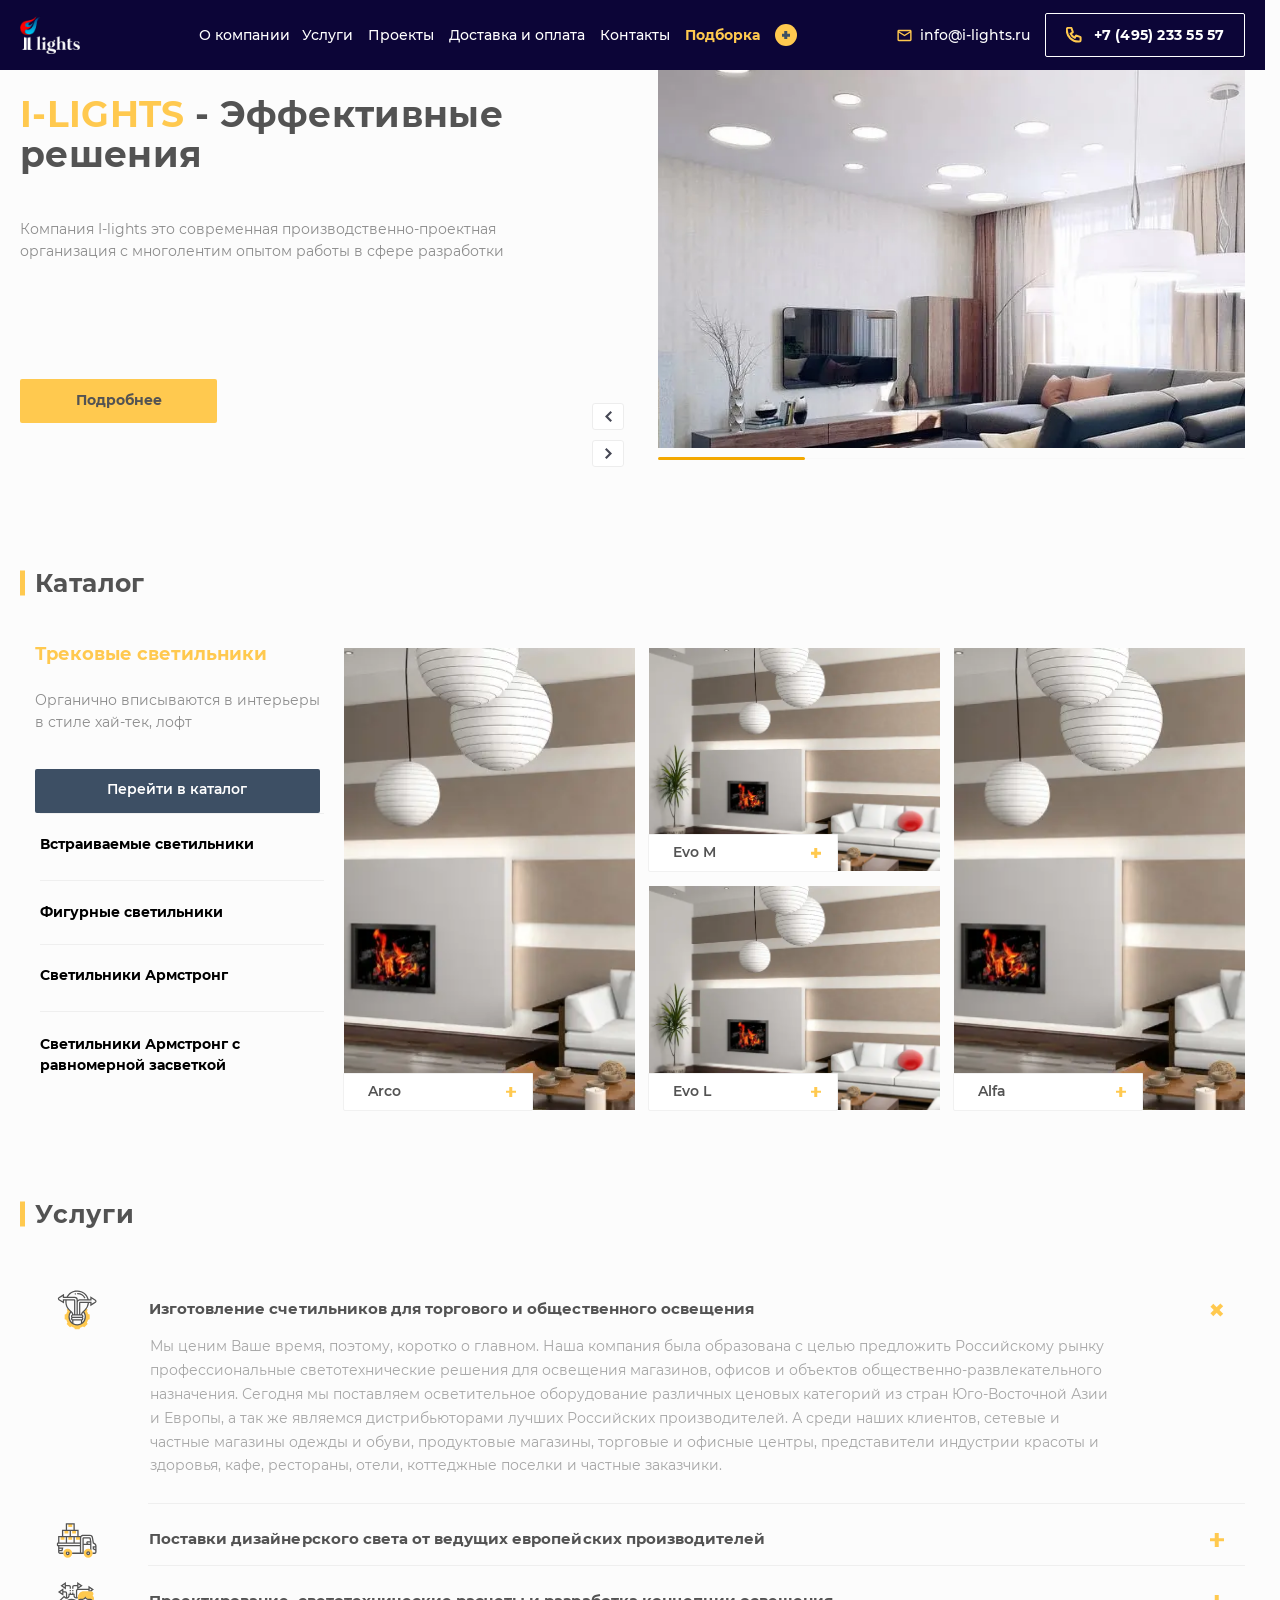
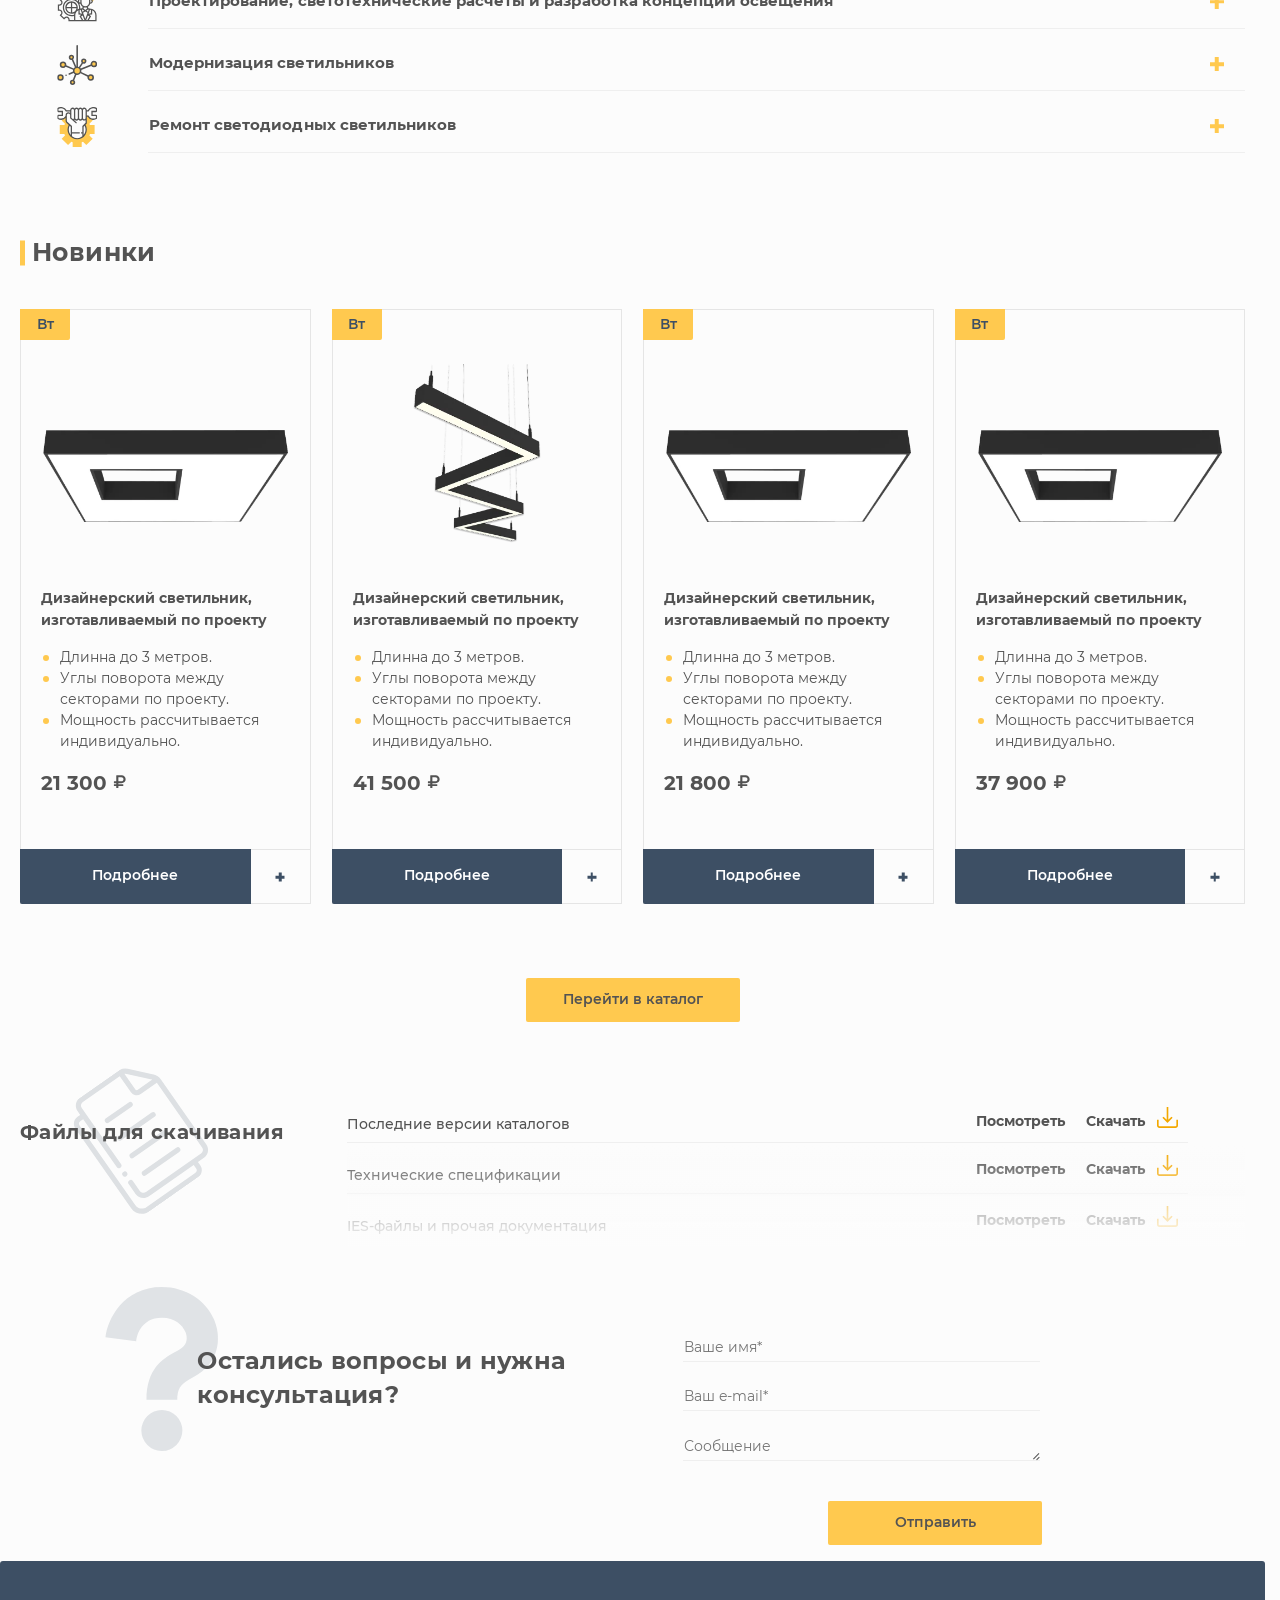
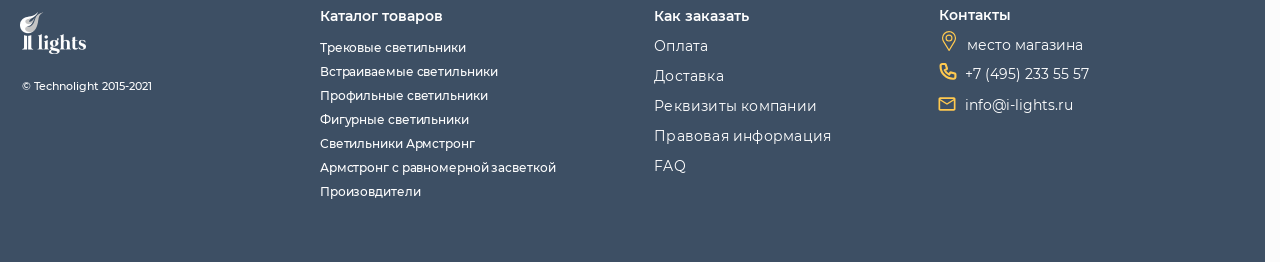
==== index.html @ 00474270 "first commit" ====
<!DOCTYPE html>
<html lang="ru">
<head>
  <meta charset="UTF-8">
  <meta name="viewport" content="width=device-width, initial-scale=1.0">
  <meta name="description" content="I-LIGHTS - Ваш надежный партнер в сфере коммерческого освещения с многолетним опытом. Мы предлагаем профессиональные светотехнические решения для магазинов, офисов и развлекательных объектов. От проектирования до поставки, I-LIGHTS обеспечивает качественное освещение из лучших мировых и Российских брендов, улучшая атмосферу рабочих, торговых и предназначенных для отдыха пространств.">

  <link
    rel="stylesheet"
    href="https://cdn.jsdelivr.net/npm/swiper@11/swiper-bundle.min.css"
  />
  <script src="https://cdn.jsdelivr.net/npm/swiper@11/swiper-bundle.min.js"></script>

  <link href="/styles/main.min.css" rel="stylesheet">
  <script src="/scripts/main.js" type="module"></script>

  <title>I-LIGHTS - Эффективные решения</title>
</head>
<body>
  <header class="header">
    <div class="header__inner container">
      <a class="header__logo" href="#">
        <img class="logo" src="./images/logo.webp"
          alt="Логотип сайта I-LIGHTS - Эффективные решения" width="75"
            height="48">
      </a>
      <nav class="header__menu">
        <ul class="header__menu-list">
          <li class="header__menu-item">
            <a class="header__menu-link header__menu-link"
              href="about-company.html">О&nbsp;компании</a>
          </li>
          <li class="header__menu-item">
            <a class="header__menu-link" href="company-services.html">Услуги</a>
          </li>
          <li class="header__menu-item">
            <a class="header__menu-link" href="#">Проекты</a>
          </li>
          <li class="header__menu-item">
            <a class="header__menu-link" href="about-ordering.html">Доставка и оплата</a>
          </li>
          <li class="header__menu-item">
            <a class="header__menu-link" href="#">Контакты</a>
          </li>
          <li class="header__menu-item link-icon">
            <a class="header__menu-link header__menu-link--big
              link-icon__inner" href="cart.html">
              <span class="link-icon__inner-label
                link-icon__inner-label--light-yellow">
                Подборка
              </span>
              <span class="link-icon__inner-icon
                link-icon__inner-icon--hover-bg cross-button" aria-hidden="true">
                <span class="cross-icon cross-icon--very-little" aria-hidden="true"></span>
              </span>
            </a>
          </li>
        </ul>
      </nav>
      <address class="header__contacts">
        <ul class="header__contacts-list">
          <li class="header__contacts-item">
            <a class="header__email link-icon"
              href="mailto:info@i-lights.ru">
              <div class="header__email-inner link-icon__inner">
                <svg class="link-icon__inner-icon" width="15" height="13"
                  xmlns="http://www.w3.org/2000/svg">
                  <path fill-rule="evenodd" clip-rule="evenodd" d="M14.58 2.25c0-.78-.63-1.42-1.41-1.42H1.83C1.05.83.42 1.47.42 2.25v8.5c0 .78.63 1.42 1.41 1.42h11.34c.78 0 1.41-.64 1.41-1.42v-8.5Zm-1.41 0L7.5 5.79 1.83 2.25h11.34Zm0 8.5H1.83V3.67L7.5 7.2l5.67-3.54v7.08Z"/>
                </svg>
                <span class="link-icon__inner-label">info@i-lights.ru</span>
              </div>
            </a>
          </li>
          <li class="header__contacts-item">
            <a class="header__tel link-icon button button--dark-blue
             button--little" href="tel:+74952335557">
              <div class="header__tel-inner link-icon__inner">
                <svg class="link-icon__inner-icon
                  link-icon__inner-icon--stroke" width="16" height="16"
                    xmlns="http://www.w3.org/2000/svg">
                    <g clip-path="url(#a)"><path d="M.8 2.33A1.53 1.53 0 0 1 2.33.8h2.52a.77.77 0 0 1 .72.52l1.15 3.45a.77.77 0 0 1-.38.93l-1.73.86a8.47 8.47 0 0 0 4.23 4.23l.86-1.73a.77.77 0 0 1 .93-.38l3.45 1.15a.77.77 0 0 1 .52.72v2.52a1.53 1.53 0 0 1-1.53 1.53h-.77A11.5 11.5 0 0 1 .8 3.1v-.77Z" stroke-width="2" stroke-linecap="round" stroke-linejoin="round"/></g><defs><clipPath id="a"><path d="M0 0h16v16H0z"/></clipPath></defs>
                </svg>
                <span class="link-icon__inner-label">
                  +7 (495) 233 55 57
                </span>
              </div>
            </a>
          </li>
        </ul>
      </address>
      <button class="header__burger-button burger-button reset-button
        visible-tablet" type="button" onclick="mobileOverlay.showModal(); document.body.style.overflow= 'hidden'">
        <span class="visually-hidden">Открыть навигационное меню</span>
      </button>
    </div>
  </header>
  <main class="content">
    <h1 class="visually-hidden">
      Компания I-lights — современная
      производственно-проектная организация с многолентим опытом
      работы в сфере разработки
    </h1>
    <div class="slider swiper" data-js-slider-swiper>
      <ul class="swiper-wrapper">
        <li class="slider__slide swiper-slide" data-js-slider-slide>
          <div class="slider__slide-inner container">
            <div class="slider__slide-content">
              <p class="slider__slide-heading">
                <span class="slider__slide-heading-text
                slider__slide-heading-text--light-orange">
                  I-LIGHTS
                </span>
                <span class="slider__slide-heading-text">
                  - Эффективные решения
                </span>
              </p>
              <div class="slider__slide-description scrollbar" data-js-shadow data-js-slider-scrollable>
                <div class="slider__slide-description-inner">
                  <p>
                    Компания I-lights это современная
                    производственно-проектная организация с многолентим опытом
                    работы в сфере разработки
                  </p>
                </div>
              </div>
              <a class="slider__slide-link button button--light-orange
                button--very-little" href="#">
                Подробнее
              </a>
            </div>
            <div class="slider__slide-media">
              <img class="slider__slide-image"
              src="./images/slider/1.webp" alt="Комната с освещением от
              компании I-lights" width="969" height="448">
            </div>
          </div>
        </li>
        <li class="slider__slide swiper-slide" data-js-slider-slide>
          <div class="slider__slide-inner container">
            <div class="slider__slide-content">
              <p class="slider__slide-heading">
                <span class="slider__slide-heading-text
                slider__slide-heading-text--light-orange">
                  I-LIGHTS
                </span>
                <span class="slider__slide-heading-text">
                  - Эффективные решения
              </span>
              </p>
              <div class="slider__slide-description scrollbar" data-js-shadow data-js-slider-scrollable>
                <div class="slider__slide-description-inner">
                  <p>
                    Компания I-lights это современная
                    производственно-проектная организация с многолентим опытом
                    работы в сфере разработки
                  </p>
                  <p>
                    Компания I-lights это современная
                    производственно-проектная организация с многолентим опытом
                    работы в сфере разработки
                  </p>
                  <p>
                    Компания I-lights это современная
                    производственно-проектная организация с многолентим опытом
                    работы в сфере разработки
                  </p>
                </div>
              </div>
              <a class="slider__slide-link button button--light-orange
                button--very-little" href="#">
                Подробнее
              </a>
            </div>
            <div class="slider__slide-media">
              <img class="slider__slide-image"
              src="./images/slider/1.webp" alt="Комната с освещением от
              компании I-lights" width="969" height="448">
            </div>
          </div>
        </li>
        <li class="slider__slide swiper-slide" data-js-slider-slide>
          <div class="slider__slide-inner container">
            <div class="slider__slide-content">
              <p class="slider__slide-heading">
                <span class="slider__slide-heading-text
                slider__slide-heading-text--light-orange">
                  I-LIGHTS
                </span>
                <span class="slider__slide-heading-text">
                  - Эффективные решения
              </span>
              </p>
              <div class="slider__slide-description scrollbar" data-js-shadow data-js-slider-scrollable>
                <div class="slider__slide-description-inner">
                  <p>
                    Компания I-lights это современная
                    производственно-проектная организация с многолентим опытом
                    работы в сфере разработки
                  </p>
                  <p>
                    Lorem ipsum dolor sit amet consectetur adipisicing elit. Voluptatibus eligendi aperiam dicta inventore quis facere qui libero, nulla fugit sequi repellendus placeat voluptate, officia fugiat, odio veritatis ratione. Magnam, molestiae!
                    Vel, necessitatibus ea, dignissimos quidem tempora consequuntur unde neque fuga repellendus odit ipsam! Voluptas laborum maxime nobis repudiandae pariatur qui molestias quos inventore ipsa voluptatum dolore, similique itaque laudantium ut.
                    Laudantium iste architecto id nisi voluptas blanditiis nihil in laborum labore! Atque, voluptatibus molestias. Illum aperiam quia iste amet itaque rerum, excepturi animi, vitae explicabo, ex dolores quaerat minima exercitationem.
                    Quidem distinctio ipsa sed magnam in aspernatur aliquid rerum ad, suscipit odit? Qui, numquam quo. Repellat repudiandae totam vitae, id eveniet excepturi dicta dolorem, commodi officiis unde voluptates veniam recusandae!
                    Praesentium laborum distinctio ratione debitis voluptate ex eaque aliquid aut libero illum, consequatur mollitia est nobis fugit. Nihil iure nostrum provident repellendus natus, quas repellat aperiam aliquid officia deserunt illum.
                  </p>
                </div>
              </div>
              <a class="slider__slide-link button button--light-orange
                button--very-little" href="#">
                Подробнее
              </a>
            </div>
            <div class="slider__slide-media">
              <img class="slider__slide-image"
              src="./images/slider/1.webp" alt="Комната с освещением от
              компании I-lights" width="969" height="448">
            </div>
          </div>
        </li>
        <li class="slider__slide swiper-slide" data-js-slider-slide>
          <div class="slider__slide-inner container">
            <div class="slider__slide-content">
              <p class="slider__slide-heading">
                <span class="slider__slide-heading-text
                slider__slide-heading-text--light-orange">
                  I-LIGHTS
                </span>
                <span class="slider__slide-heading-text">
                  - Эффективные решения
              </span>
              </p>
              <div class="slider__slide-description scrollbar" data-js-shadow data-js-slider-scrollable>
                <div class="slider__slide-description-inner">
                  <p>
                    Компания I-lights это современная
                    производственно-проектная организация с многолентим опытом
                    работы в сфере разработки
                  </p>
                </div>
              </div>
              <a class="slider__slide-link button button--light-orange
                button--very-little" href="#">
                Подробнее
              </a>
            </div>
            <div class="slider__slide-media">
              <img class="slider__slide-image"
              src="./images/slider/1.webp" alt="Комната с освещением от
              компании I-lights" width="969" height="448">
            </div>
          </div>
        </li>
      </ul>
      <div class="slider__pagination swiper-pagination hidden-mobile" data-js-slider-pagination></div>
      <div class="slider__actions hidden-mobile">
          <button class="slider__button slider__button--prev pagination-button shadow
          pagination-button--elongated reset-button"
          data-js-slider-previous-button type="button">
            <span class="visually-hidden">Предыдущий слайд</span>
            <svg class="slider__button-icon pagination-button__icon"
              width="7" height="11" fill="none"
              xmlns="http://www.w3.org/2000/svg">
              <path fill-rule="evenodd" clip-rule="evenodd" d="M0 5.5 5.5 0 7 1.5l-4 4 4 4L5.4 11 0 5.5Z" fill="#fff"/>
            </svg>
          </button>
          <button class="slider__button slider__button--next pagination-button shadow
            pagination-button--elongated reset-button"
            data-js-slider-next-button type="button">
            <span class="visually-hidden">Следующий слайд</span>
            <svg class="slider__button-icon pagination-button__icon
            pagination-button__icon--to-right"
              width="7" height="11" fill="none"
              xmlns="http://www.w3.org/2000/svg">
              <path fill-rule="evenodd" clip-rule="evenodd" d="M0 5.5 5.5 0 7 1.5l-4 4 4 4L5.4 11 0 5.5Z" fill="#fff"/>
            </svg>
          </button>
      </div>
    </div>
    <section class="section container catalog-inner">
      <header class="section__header catalog-inner__header">
        <h2 class="section__header-title section__header-title--little-lh
          section__header-title--orange">
          Каталог
        </h2>
      </header>
      <div class="section__body section__body--with-margin">
        <div class="tabs-details" data-js-tabs-details>
          <h3 id="catalog-category" class="visually-hidden">Категории товаров</h3>
          <ul class="tabs-details__navigation visible-tablet-s">
            <li class="tabs-details__accordion">
              <a class="tabs-details__navigation-link" href="#">
                Трековые светильники
              </a>
            </li>
            <li class="tabs-details__accordion">
              <a class="tabs-details__navigation-link" href="#">
                Встраиваемые светильники
              </a>
            </li>
            <li class="tabs-details__accordion">
              <a class="tabs-details__navigation-link" href="#">
                Фигурные светильники
              </a>
            </li>
            <li class="tabs-details__accordion">
              <a class="tabs-details__navigation-link" href="#">
                Светильники Армстронг
              </a>
            </li>
            <li class="tabs-details__accordion">
              <a class="tabs-details__navigation-link" href="#">
                Светильники Армстронг с равномерной засветкой
              </a>
            </li>
          </ul>
          <div
            class="tabs-details__navigation hidden-tablet-s"
            data-js-tabs-details-navigation
            role="tablist"
            aria-orientation="vertical"
            aria-labelledby="catalog-category"
          >
            <div class="tabs-details__accordion">
              <button
                id="details-track"
                class="tabs-details__accordion-header is-active reset-button"
                data-js-tabs-details-button
                type="button"
                role="tab"
                aria-controls="gallery tabs-details-item-1"
                aria-selected="true"
                aria-expanded="true"
                aria-describedby="tabs-details-desc-1"
              >
                Трековые светильники
              </button>
              <div
                class="tabs-details__accordion-content"
                data-js-tabs-details-content
                id="tabs-details-item-1"
                role="region"
                aria-labelledby="details-track"
                aria-hidden="false"
              >
                <div id="tabs-details-desc-1" class="tabs-details__accordion-content-inner">
                  <div class="tabs-details__accordion-content-body">
                    <p>
                      Органично вписываются в интерьеры в стиле хай-тек,
                      лофт
                    </p>
                    <a class="tabs-details__accordion-link button" data-js-tabs-details-link href="catalog.html">
                      Перейти в каталог
                    </a>
                  </div>
                </div>
              </div>
            </div>
            <div class="tabs-details__accordion">
              <button
                id="details-recessed"
                class="tabs-details__accordion-header reset-button"
                data-js-tabs-details-button
                role="tab"
                aria-controls="gallery tabs-details-item-2"
                aria-selected="false"
                aria-expanded="false"
                aria-describedby="tabs-details-desc-2"
                tabindex="-1"
              >
                Встраиваемые светильники
              </button>
              <div
                class="tabs-details__accordion-content"
                data-js-tabs-details-content
                id="tabs-details-item-2"
                aria-hidden="true"
                aria-labelledby="details-recessed"
              >
                <div class="tabs-details__accordion-content-inner">
                  <div id="tabs-details-desc-2" class="tabs-details__accordion-content-body">
                    <p>
                      Органично вписываются в интерьеры в стиле хай-тек,
                      лофт. И встраиваются.
                    </p>
                    <a class="tabs-details__accordion-link button" data-js-tabs-details-link tabindex="-1"
                    href="catalog.html">
                      Перейти в каталог
                    </a>
                  </div>
                </div>
              </div>
            </div>
            <div class="tabs-details__accordion">
              <button
                id="details-figured"
                class="tabs-details__accordion-header reset-button"
                data-js-tabs-details-button
                role="tab"
                aria-controls="gallery tabs-details-item-3"
                aria-selected="false"
                aria-expanded="false"
                aria-describedby="tabs-details-desc-3"
                tabindex="-1"
              >
                Фигурные светильники
              </button>
              <div
                class="tabs-details__accordion-content"
                data-js-tabs-details-content
                id="tabs-details-item-3"
                aria-hidden="true"
                aria-labelledby="details-figured"
              >
                <div class="tabs-details__accordion-content-inner">
                  <div id="tabs-details-desc-3" class="tabs-details__accordion-content-body">
                    <p>
                      Органично вписываются в интерьеры в стиле хай-тек,
                      лофт. И встраиваются.
                    </p>
                    <a class="tabs-details__accordion-link button" data-js-tabs-details-link tabindex="-1"
                    href="catalog.html">
                      Перейти в каталог
                    </a>
                  </div>
                </div>
              </div>
            </div>
            <div class="tabs-details__accordion">
              <button
                id="details-armstrong"
                class="tabs-details__accordion-header reset-button"
                data-js-tabs-details-button
                role="tab"
                aria-controls="gallery tabs-details-item-4"
                aria-selected="false"
                aria-expanded="false"
                aria-describedby="tabs-details-desc-4"
                tabindex="-1"
              >
                Светильники Армстронг
              </button>
              <div
                class="tabs-details__accordion-content"
                data-js-tabs-details-content
                id="tabs-details-item-4"
                aria-hidden="true"
                aria-labelledby="details-armstrong"
              >
                <div class="tabs-details__accordion-content-inner">
                  <div id="tabs-details-desc-4" class="tabs-details__accordion-content-body">
                    <p>
                      Органично вписываются в интерьеры в стиле хай-тек,
                      лофт. И встраиваются.
                    </p>
                    <a class="tabs-details__accordion-link button" data-js-tabs-details-link tabindex="-1"
                    href="catalog.html">
                      Перейти в каталог
                    </a>
                  </div>
                </div>
              </div>
            </div>
            <div class="tabs-details__accordion">
              <button
                id="details-uniform-armstrong"
                class="tabs-details__accordion-header reset-button"
                data-js-tabs-details-button
                role="tab"
                aria-controls="gallery tabs-details-item-5"
                aria-selected="false"
                aria-expanded="false"
                aria-describedby="tabs-details-desc-5"
                tabindex="-1"
              >
                Светильники Армстронг с равномерной засветкой
              </button>
              <div
                class="tabs-details__accordion-content"
                data-js-tabs-details-content
                id="tabs-details-item-5"
                aria-hidden="true"
                aria-labelledby="details-uniform-armstrong"
              >
                <div class="tabs-details__accordion-content-inner">
                  <div id="tabs-details-desc-5" class="tabs-details__accordion-content-body">
                    <p>
                      Органично вписываются в интерьеры в стиле хай-тек,
                      лофт. И встраиваются.
                    </p>
                    <p>
                      Органично вписываются в интерьеры в стиле хай-тек,
                      лофт. И встраиваются.
                    </p>
                    <a class="tabs-details__accordion-link button" data-js-tabs-details-link tabindex="-1"
                    href="catalog.html">
                      Перейти в каталог
                    </a>
                  </div>
                </div>
              </div>
            </div>
          </div>
          <div
            id="gallery"
            class="tabs-details__gallery hidden-tablet-s"
            data-js-tabs-details-gallery
            aria-labelledby="catalog-gallery details-track"
            role="tabpanel"
            tabindex="0"
          >
          <span id="catalog-gallery" class="visually-hidden" data-js-tabs-details-gallery-heading>
            Галерея товаров
          </span>
            <ul class="tabs-details__gallery-list">
              <li class="tabs-details__gallery-item">
                <img class="tabs-details__gallery-image" data-js-tabs-details-image
                  src="./images/tabs/lamp.webp" alt="Светильник Arco"
                    width="306" height="462" loading="lazy">
                <a class="tabs-details__gallery-link shadow" data-js-tabs-details-image-link href="#">
                  <div class="tabs-details__gallery-link-inner">
                    <div class="tabs-details__gallery-link-description" data-js-tabs-details-image-description>
                      <p>
                        Arco
                      </p>
                    </div>
                    <p class="tabs-details__gallery-link-icon cross-icon
                      cross-icon--little">
                    </p>
                  </div>
                </a>
              </li>
              <li class="tabs-details__gallery-item">
                <img class="tabs-details__gallery-image" data-js-tabs-details-image
                  src="./images/tabs/lamp.webp" alt="Светильник Evo M"
                    width="306" height="220" loading="lazy">
                  <a class="tabs-details__gallery-link shadow" data-js-tabs-details-image-link href="#">
                    <div class="tabs-details__gallery-link-inner">
                      <div class="tabs-details__gallery-link-description" data-js-tabs-details-image-description>
                        <p>
                          Evo M
                        </p>
                      </div>
                      <p class="tabs-details__gallery-link-icon cross-icon
                        cross-icon--little">
                      </p>
                    </div>
                  </a>
              </li>
              <li class="tabs-details__gallery-item">
                <img class="tabs-details__gallery-image" data-js-tabs-details-image
                  src="./images/tabs/lamp.webp" alt="Светильник Evo L"
                    width="306" height="220" loading="lazy">
                  <a class="tabs-details__gallery-link shadow" data-js-tabs-details-image-link href="#">
                    <div class="tabs-details__gallery-link-inner">
                      <div class="tabs-details__gallery-link-description" data-js-tabs-details-image-description>
                        <p>
                          Evo L
                        </p>
                      </div>
                      <p class="tabs-details__gallery-link-icon cross-icon
                        cross-icon--little">
                      </p>
                    </div>
                  </a>
              </li>
              <li class="tabs-details__gallery-item">
                <img class="tabs-details__gallery-image" data-js-tabs-details-image
                  src="./images/tabs/lamp.webp" alt="Светильник Alfa"
                    width="306" height="462" loading="lazy">
                  <a class="tabs-details__gallery-link shadow" data-js-tabs-details-image-link href="#">
                    <div class="tabs-details__gallery-link-inner">
                      <div class="tabs-details__gallery-link-description" data-js-tabs-details-image-description>
                        <p>
                          Alfa
                        </p>
                      </div>
                      <p class="tabs-details__gallery-link-icon cross-icon
                        cross-icon--little">
                      </p>
                    </div>
                  </a>
              </li>
            </ul>
          </div>
        </div>
      </div>
    </section>
    <section class="section container services">
      <header class="section__header services__header">
        <h2 class="section__header-title section__header-title--little-lh
         section__header-title--orange services__header-title">
          Услуги
        </h2>
      </header>
      <div class="section__body services__body">
        <div class="services__accordion hidden-tablet-s">
          <details class="services__accordion-details" name="service" open>
            <summary class="services__accordion-summary">
              <h3 class="services__accordion-heading">
                <span role="term" aria-details="service-1">
                  Изготовление счетильников для торгового и общественного освещения
                </span>
              </h3>
              <span class="services__accordion-indicator cross-icon cross-icon--big hidden-tablet-s" aria-hidden="true">
              </span>
            </summary>
          </details>
          <div
            class="services__accordion-content"
            id="service-1"
            role="definition"
          >
            <div class="services__accordion-content-inner">
              <div class="services__accordion-content-body cms-container">
                <p>
                  Мы ценим Ваше время, поэтому, коротко о главном.
                  Наша компания была образована с целью предложить Российскому рынку профессиональные светотехнические решения для освещения магазинов, офисов и объектов общественно-развлекательного назначения. Сегодня мы поставляем осветительное оборудование различных ценовых категорий из стран Юго-Восточной Азии и Европы, а так же являемся дистрибьюторами лучших Российских производителей. А среди наших клиентов, сетевые и частные магазины одежды и обуви, продуктовые магазины, торговые и офисные центры, представители индустрии красоты и здоровья, кафе, рестораны, отели, коттеджные поселки и частные заказчики.
                </p>
              </div>
            </div>
          </div>
        </div>
        <div class="services__accordion hidden-tablet-s">
          <details class="services__accordion-details" name="service">
            <summary class="services__accordion-summary">
              <h3 class="services__accordion-heading">
                <span role="term" aria-details="service-2">
                  Поставки дизайнерского света от ведущих европейских производителей
                </span>
              </h3>
              <span class="services__accordion-indicator cross-icon cross-icon--big hidden-tablet-s" aria-hidden="true">
              </span>
            </summary>
          </details>
          <div
            class="services__accordion-content"
            id="service-2"
            role="definition"
          >
            <div class="services__accordion-content-inner">
              <div class="services__accordion-content-body cms-container">
                <p>
                  Lorem ipsum dolor sit amet consectetur adipisicing elit. Eveniet perferendis, vitae fugiat odit, itaque quas quia qui reiciendis velit molestiae maxime ducimus eaque quo ratione magni doloribus labore est aspernatur.
                </p>
              </div>
            </div>
          </div>
        </div>
        <div class="services__accordion hidden-tablet-s">
          <details class="services__accordion-details" name="service">
            <summary class="services__accordion-summary">
              <h3 class="services__accordion-heading">
                <span role="term" aria-details="service-3">
                  Проектирование, светотехнические расчеты и разработка концепции освещения
                </span>
              </h3>
              <span class="services__accordion-indicator cross-icon cross-icon--big hidden-tablet-s" aria-hidden="true">
              </span>
            </summary>
          </details>
          <div
            class="services__accordion-content"
            id="service-3"
            role="definition"
          >
            <div class="services__accordion-content-inner">
              <div class="services__accordion-content-body cms-container">
                <p>
                  Lorem ipsum dolor sit, amet consectetur adipisicing elit. Omnis consectetur unde excepturi harum possimus corrupti eos? Est dolorem eius, molestiae veritatis doloribus, quam praesentium quibusdam, explicabo temporibus aspernatur sed fuga!
                </p>
                <p>
                  Lorem ipsum dolor sit, amet consectetur adipisicing elit. Omnis consectetur unde excepturi harum possimus corrupti eos? Est dolorem eius, molestiae veritatis doloribus, quam praesentium quibusdam, explicabo temporibus aspernatur sed fuga!
                </p>
                <p>
                  Lorem ipsum dolor sit, amet consectetur adipisicing elit. Omnis consectetur unde excepturi harum possimus corrupti eos? Est dolorem eius, molestiae veritatis doloribus, quam praesentium quibusdam, explicabo temporibus aspernatur sed fuga!
                </p>
              </div>
            </div>
          </div>
        </div>
        <div class="services__accordion hidden-tablet-s">
          <details class="services__accordion-details" name="service">
            <summary class="services__accordion-summary">
              <h3 class="services__accordion-heading">
                <span role="term" aria-details="service-4">
                  Модернизация светильников
                </span>
              </h3>
              <span class="services__accordion-indicator cross-icon cross-icon--big hidden-tablet-s" aria-hidden="true">
              </span>
            </summary>
          </details>
          <div
            class="services__accordion-content"
            id="service-4"
            role="definition"
          >
            <div class="services__accordion-content-inner">
              <div class="services__accordion-content-body cms-container">
                <p>
                  Возьмите меня на работу, пожалуйста.
                </p>
              </div>
            </div>
          </div>
        </div>
        <div class="services__accordion hidden-tablet-s">
          <details class="services__accordion-details" name="service" open>
            <summary class="services__accordion-summary">
              <h3 class="services__accordion-heading">
                <span role="term" aria-details="service-5">
                  Ремонт светодиодных светильников
                </span>
              </h3>
              <span class="services__accordion-indicator cross-icon cross-icon--big hidden-tablet-s" aria-hidden="true">
              </span>
            </summary>
          </details>
          <div
            class="services__accordion-content"
            id="service-5"
            role="definition"
          >
            <div class="services__accordion-content-inner">
              <div class="services__accordion-content-body cms-container">
                <p>
                  Lorem ipsum dolor sit, amet consectetur adipisicing elit. Omnis consectetur unde excepturi harum possimus corrupti eos? Est dolorem eius, molestiae veritatis doloribus, quam praesentium quibusdam, explicabo temporibus aspernatur sed fuga!
                </p>
                <p>
                  Lorem ipsum dolor sit, amet consectetur adipisicing elit. Omnis consectetur unde excepturi harum possimus corrupti eos? Est dolorem eius, molestiae veritatis doloribus, quam praesentium quibusdam, explicabo temporibus aspernatur sed fuga!
                </p>
              </div>
            </div>
          </div>
        </div>
        <ul class="services__list visible-tablet-s">
          <li class="services__item">
            Изготовление светильников для торгового и общественного освещения
          </li>
          <li class="services__item">
            Поставки дизайнерского света от ведущих европейских производителей
          </li>
          <li class="services__item">
            Проектирование, светотехнические расчеты и разработка концепции освещения
          </li>
          <li class="services__item">
            Модернизация светильников
          </li>
          <li class="services__item">
            Ремонт светодиодных светильников
          </li>
        </ul>
      </div>
    </section>
    <section class="section container new-items">
      <header class="section__header new-items__header">
        <h2 class="section__header-title section__header-title--orange
          section__header-title--little-lh new-items__header-title">
          Новинки
        </h2>
      </header>
      <div class="section__body new-items__body">
        <ul class="new-items__list grid grid--4">
          <li class="new-items__item">
            <article class="product-card product-card--wide-image">
              <div class="product-card__header">
                <p class="product-card__header-watts">
                  Вт
                </p>
                <img class="product-card__header-image" alt="Дизайнерский
                  светильник" src="images/new-items/1.webp" width="256"
                    height="96" loading="lazy">
              </div>
              <div class="product-card__body">
                <h3 class="product-card__body-title h4" id="product-title-0001">
                  Дизайнерский светильник, изготавливаемый по проекту
                </h3>
                <ul class="product-card__body-list hidden-tablet-s">
                  <li class="product-card__body-item">
                    Длинна до 3 метров.
                  </li>
                  <li class="product-card__body-item">
                    Углы поворота между секторами по проекту.
                  </li>
                  <li class="product-card__body-item">
                    Мощность рассчитывается индивидуально.
                  </li>
                </ul>
                <p class="product-card__body-price">
                  21 300
                  <svg class="product-card__body-price-currency" width="13"
                    height="14" viewBox="0 0 13 14" fill="none" xmlns="http://www.w3.org/2000/svg">
                    <path d="M1.2 11.03h2.06v1.74a.28.28 0 0 0 .3.3h1.52a.3.3 0 0 0 .21-.09.27.27 0 0 0 .09-.2v-1.75H10c.09 0 .16-.02.21-.08a.28.28 0 0 0 .08-.2V9.57a.28.28 0 0 0-.29-.29H5.38V8.22H8.5c1.22 0 2.22-.37 3-1.1a3.76 3.76 0 0 0 1.15-2.86c0-1.16-.39-2.11-1.16-2.85a4.17 4.17 0 0 0-3-1.1H3.56a.29.29 0 0 0-.2.08.28.28 0 0 0-.1.2v5.7H1.2a.28.28 0 0 0-.2.09.28.28 0 0 0-.09.2v1.35a.28.28 0 0 0 .3.3h2.05v1.06H1.2a.28.28 0 0 0-.3.29v1.16a.28.28 0 0 0 .3.3Zm4.18-8.8H8.3c.65 0 1.17.2 1.57.57.4.37.6.86.6 1.46s-.2 1.1-.6 1.47c-.4.38-.92.56-1.57.56H5.38V2.23Z" fill="#535353"/>
                  </svg>
                </p>
              </div>
              <div class="product-card__footer">
                <a class="product-card__footer-link button" href="product.html" aria-describedby="product-title-0001">
                  Подробнее
                </a>
                <form class="product-card__footer-form" method="" action="">
                  <button class="product-card__footer-button reset-button"
                    type="submit" name="" aria-describedby="product-title-0001">
                    <span class="visually-hidden">
                      Добавить в подборку
                    </span>
                    <span class="product-card__footer-button-icon cross-icon" aria-hidden="true">
                    </span>
                  </button>
                </form>
              </div>
            </article>
          </li>
          <li class="new-items__item">
            <article class="product-card">
              <div class="product-card__header">
                <p class="product-card__header-watts">
                  Вт
                </p>
                <img class="product-card__header-image" alt="Дизайнерский
                  светильник" src="images/new-items/2.webp" width="128"
                    height="181" loading="lazy">
              </div>
              <div class="product-card__body">
                <h3 class="product-card__body-title h4" id="product-title-0002">
                  Дизайнерский светильник, изготавливаемый по проекту
                </h3>
                <ul class="product-card__body-list hidden-tablet-s">
                  <li class="product-card__body-item">
                    Длинна до 3 метров.
                  </li>
                  <li class="product-card__body-item">
                    Углы поворота между секторами по проекту.
                  </li>
                  <li class="product-card__body-item">
                    Мощность рассчитывается индивидуально.
                  </li>
                </ul>
                <p class="product-card__body-price">
                  41 500
                  <svg class="product-card__body-price-currency" width="13"
                    height="14" viewBox="0 0 13 14" fill="none" xmlns="http://www.w3.org/2000/svg">
                    <path d="M1.2 11.03h2.06v1.74a.28.28 0 0 0 .3.3h1.52a.3.3 0 0 0 .21-.09.27.27 0 0 0 .09-.2v-1.75H10c.09 0 .16-.02.21-.08a.28.28 0 0 0 .08-.2V9.57a.28.28 0 0 0-.29-.29H5.38V8.22H8.5c1.22 0 2.22-.37 3-1.1a3.76 3.76 0 0 0 1.15-2.86c0-1.16-.39-2.11-1.16-2.85a4.17 4.17 0 0 0-3-1.1H3.56a.29.29 0 0 0-.2.08.28.28 0 0 0-.1.2v5.7H1.2a.28.28 0 0 0-.2.09.28.28 0 0 0-.09.2v1.35a.28.28 0 0 0 .3.3h2.05v1.06H1.2a.28.28 0 0 0-.3.29v1.16a.28.28 0 0 0 .3.3Zm4.18-8.8H8.3c.65 0 1.17.2 1.57.57.4.37.6.86.6 1.46s-.2 1.1-.6 1.47c-.4.38-.92.56-1.57.56H5.38V2.23Z" fill="#535353"/>
                  </svg>
                </p>
              </div>
              <div class="product-card__footer">
                <a class="product-card__footer-link button" href="product.html" aria-describedby="product-title-0002">
                  Подробнее
                </a>
                <form class="product-card__footer-form" method="" action="">
                  <button class="product-card__footer-button reset-button"
                    type="submit" aria-describedby="product-title-0002">
                    <span class="visually-hidden">
                      Добавить в подборку
                    </span>
                    <span class="product-card__footer-button-icon cross-icon" aria-hidden="true">
                    </span>
                  </button>
                </form>
              </div>
            </article>
          </li>
          <li class="new-items__item">
            <article class="product-card product-card--wide-image">
              <div class="product-card__header">
                <p class="product-card__header-watts">
                  Вт
                </p>
                <img class="product-card__header-image" alt="Дизайнерский
                  светильник" src="images/new-items/1.webp" width="256"
                    height="96" loading="lazy">
              </div>
              <div class="product-card__body">
                <h3 class="product-card__body-title h4" id="product-title-0003">
                  Дизайнерский светильник, изготавливаемый по проекту
                </h3>
                <ul class="product-card__body-list hidden-tablet-s">
                  <li class="product-card__body-item">
                    Длинна до 3 метров.
                  </li>
                  <li class="product-card__body-item">
                    Углы поворота между секторами по проекту.
                  </li>
                  <li class="product-card__body-item">
                    Мощность рассчитывается индивидуально.
                  </li>
                </ul>
                <p class="product-card__body-price">
                  21 800
                  <svg class="product-card__body-price-currency" width="13"
                    height="14" viewBox="0 0 13 14" fill="none" xmlns="http://www.w3.org/2000/svg">
                    <path d="M1.2 11.03h2.06v1.74a.28.28 0 0 0 .3.3h1.52a.3.3 0 0 0 .21-.09.27.27 0 0 0 .09-.2v-1.75H10c.09 0 .16-.02.21-.08a.28.28 0 0 0 .08-.2V9.57a.28.28 0 0 0-.29-.29H5.38V8.22H8.5c1.22 0 2.22-.37 3-1.1a3.76 3.76 0 0 0 1.15-2.86c0-1.16-.39-2.11-1.16-2.85a4.17 4.17 0 0 0-3-1.1H3.56a.29.29 0 0 0-.2.08.28.28 0 0 0-.1.2v5.7H1.2a.28.28 0 0 0-.2.09.28.28 0 0 0-.09.2v1.35a.28.28 0 0 0 .3.3h2.05v1.06H1.2a.28.28 0 0 0-.3.29v1.16a.28.28 0 0 0 .3.3Zm4.18-8.8H8.3c.65 0 1.17.2 1.57.57.4.37.6.86.6 1.46s-.2 1.1-.6 1.47c-.4.38-.92.56-1.57.56H5.38V2.23Z" fill="#535353"/>
                  </svg>
                </p>
              </div>
              <div class="product-card__footer">
                <a class="product-card__footer-link button" href="product.html" aria-describedby="product-title-0003">
                  Подробнее
                </a>
                <form class="product-card__footer-form" method="" action="">
                  <button class="product-card__footer-button reset-button"
                    type="submit" aria-describedby="product-title-0003">
                    <span class="visually-hidden">
                      Добавить в подборку
                    </span>
                    <span class="product-card__footer-button-icon cross-icon" aria-hidden="true">
                    </span>
                  </button>
                </form>
              </div>
            </article>
          </li>
          <li class="new-items__item">
            <article class="product-card product-card--wide-image">
              <div class="product-card__header">
                <p class="product-card__header-watts">
                  Вт
                </p>
                <img class="product-card__header-image" alt="Дизайнерский
                  светильник" src="images/new-items/1.webp" width="256"
                    height="96" loading="lazy">
              </div>
              <div class="product-card__body">
                <h3 class="product-card__body-title h4" id="product-title-0004">
                  Дизайнерский светильник, изготавливаемый по проекту
                </h3>
                <ul class="product-card__body-list hidden-tablet-s">
                  <li class="product-card__body-item">
                    Длинна до 3 метров.
                  </li>
                  <li class="product-card__body-item">
                    Углы поворота между секторами по проекту.
                  </li>
                  <li class="product-card__body-item">
                    Мощность рассчитывается индивидуально.
                  </li>
                </ul>
                <p class="product-card__body-price">
                  37 900
                  <svg class="product-card__body-price-currency" width="13"
                    height="14" viewBox="0 0 13 14" fill="none" xmlns="http://www.w3.org/2000/svg">
                    <path d="M1.2 11.03h2.06v1.74a.28.28 0 0 0 .3.3h1.52a.3.3 0 0 0 .21-.09.27.27 0 0 0 .09-.2v-1.75H10c.09 0 .16-.02.21-.08a.28.28 0 0 0 .08-.2V9.57a.28.28 0 0 0-.29-.29H5.38V8.22H8.5c1.22 0 2.22-.37 3-1.1a3.76 3.76 0 0 0 1.15-2.86c0-1.16-.39-2.11-1.16-2.85a4.17 4.17 0 0 0-3-1.1H3.56a.29.29 0 0 0-.2.08.28.28 0 0 0-.1.2v5.7H1.2a.28.28 0 0 0-.2.09.28.28 0 0 0-.09.2v1.35a.28.28 0 0 0 .3.3h2.05v1.06H1.2a.28.28 0 0 0-.3.29v1.16a.28.28 0 0 0 .3.3Zm4.18-8.8H8.3c.65 0 1.17.2 1.57.57.4.37.6.86.6 1.46s-.2 1.1-.6 1.47c-.4.38-.92.56-1.57.56H5.38V2.23Z" fill="#535353"/>
                  </svg>
                </p>
              </div>
              <div class="product-card__footer">
                <a class="product-card__footer-link button" href="product.html" aria-describedby="product-title-0004">
                  Подробнее
                </a>
                <form class="product-card__footer-form" method="" action="">
                  <button class="product-card__footer-button reset-button"
                    type="submit" aria-describedby="product-title-0004">
                    <span class="visually-hidden">
                      Добавить в подборку
                    </span>
                    <span class="product-card__footer-button-icon cross-icon" aria-hidden="true">
                    </span>
                  </button>
                </form>
              </div>
            </article>
          </li>
        </ul>
      </div>
      <a class="new-items__link button button--little button--light-orange"
        href="catalog.html">
        Перейти в каталог
      </a>
    </section>
    <section class="section container container--outline-mb files" aria-labelledby="files-heading">
      <header class="section__header files__header">
        <h2  id="files-heading" class="section__header-title files__header-title">
          Файлы для скачивания
        </h2>
      </header>
      <div class="section__body files__body">
        <ul class="files__list scrollbar" data-js-shadow data-js-shadow-500px>
          <li class="files__item">
            <div class="files__item-desktop hidden-tablet-s">
              <h3 class="files__name" id="file1-name">
                Последние версии каталогов
              </h3>
              <ul class="files__actions">
                <li class="files__actions-item">
                  <a class="files__actions-link" href="#" target="_blank" rel="noopener noreferrer"
                  aria-describedby="file1-name">
                    Посмотреть
                  </a>
                </li>
                <li class="files__actions-item">
                  <a class="files__actions-download" href="#" download aria-describedby="file1-name">
                    Скачать
                    <span class="files__download-icon download-icon" aria-hidden="true"></span>
                  </a>
                </li>
              </ul>
            </div>
            <div class="files__item-tablet visible-tablet-s">
              <a class="files__name-link" href="#" download aria-describedby="file1-name">
                Последние версии каталогов
                <span class="files__download-icon download-icon" aria-hidden="true"></span>
              </a>
            </div>
          </li>
          <li class="files__item">
            <div class="files__item-desktop hidden-tablet-s">
              <h3 class="files__name" id="file2-name">
                Технические спецификации
              </h3>
              <ul class="files__actions">
                <li class="files__actions-item">
                  <a class="files__actions-link" href="#" target="_blank" rel="noopener noreferrer"
                  aria-describedby="file2-name">
                    Посмотреть
                  </a>
                </li>
                <li class="files__actions-item">
                  <a class="files__actions-download" href="#" download aria-describedby="file2-name">
                    Скачать
                    <span class="files__download-icon download-icon" aria-hidden="true"></span>
                  </a>
                </li>
              </ul>
            </div>
            <div class="files__item-tablet visible-tablet-s">
              <a class="files__name-link" href="#" download aria-describedby="file2-name">
                Технические спецификации
                <span class="files__download-icon download-icon" aria-hidden="true"></span>
              </a>
            </div>
          </li>
          <li class="files__item">
            <div class="files__item-desktop hidden-tablet-s">
              <h3 class="files__name" id="file3-name">
                IES-файлы и прочая документация
              </h3>
              <ul class="files__actions">
                <li class="files__actions-item">
                  <a class="files__actions-link" href="#" target="_blank" rel="noopener noreferrer"
                  aria-describedby="file3-name">
                    Посмотреть
                  </a>
                </li>
                <li class="files__actions-item">
                  <a class="files__actions-download" href="#" download aria-describedby="file3-name">
                    Скачать
                    <span class="files__download-icon download-icon"></span>
                  </a>
                </li>
              </ul>
            </div>
            <div class="files__item-tablet visible-tablet-s">
              <a class="files__name-link" href="#" download  aria-describedby="file3-name">
                IES-файлы и прочая документация
                <span class="files__download-icon download-icon" aria-hidden="true"></span>
              </a>
            </div>
          </li>
          <li class="files__item">
            <div class="files__item-desktop hidden-tablet-s">
              <h3 class="files__name" id="file4-name">
                IES-файлы и прочая документация
              </h3>
              <ul class="files__actions">
                <li class="files__actions-item">
                  <a class="files__actions-link" href="#" target="_blank" rel="noopener noreferrer"
                  aria-describedby="file4-name">
                    Посмотреть
                  </a>
                </li>
                <li class="files__actions-item">
                  <a class="files__actions-download" href="#" download aria-describedby="file4-name">
                    Скачать
                    <span class="files__download-icon download-icon"></span>
                  </a>
                </li>
              </ul>
            </div>
            <div class="files__item-tablet visible-tablet-s">
              <a class="files__name-link" href="#" download  aria-describedby="file4-name">
                IES-файлы и прочая документация
                <span class="files__download-icon download-icon" aria-hidden="true"></span>
              </a>
            </div>
          </li>
          <li class="files__item">
            <div class="files__item-desktop hidden-tablet-s">
              <h3 class="files__name" id="file5-name">
                IES-файлы и прочая документация
              </h3>
              <ul class="files__actions">
                <li class="files__actions-item">
                  <a class="files__actions-link" href="#" target="_blank" rel="noopener noreferrer"
                  aria-describedby="file5-name">
                    Посмотреть
                  </a>
                </li>
                <li class="files__actions-item">
                  <a class="files__actions-download" href="#" download aria-describedby="file5-name">
                    Скачать
                    <span class="files__download-icon download-icon"></span>
                  </a>
                </li>
              </ul>
            </div>
            <div class="files__item-tablet visible-tablet-s">
              <a class="files__name-link" href="#" download  aria-describedby="file5-name">
                IES-файлы и прочая документация
                <span class="files__download-icon download-icon" aria-hidden="true"></span>
              </a>
            </div>
          </li>
        </ul>
      </div>
    </section>
    <section class="section container feedback" aria-labelledby="feedback-heading">
      <header class="section__header">
        <h2 id="feedback-heading" class="section__header-title visually-hidden">
          Обратная связь
        </h2>
      </header>
      <div class="feedback__body">
        <p class="feedback__description">
          Остались вопросы и нужна консультация?
        </p>
        <form class="feedback__form" method="" action="">
          <input class="feedback__form-input input-text input-text--big-z-index
            reset-input-text" name="name"
            placeholder="Ваше имя*" required>
          <input class="feedback__form-input input-text input-text--big-z-index
            reset-input-text" name="email"
            placeholder="Ваш e-mail*" type="email" required>
          <div class="feedback__textarea-wrapper">
            <textarea class="feedback__textarea input-text input-text--textarea
              reset-input-text" name="message"
            placeholder="Сообщение" required></textarea>
          </div>
          <button class="feedback__form-button button button--light-orange
            button--little  reset-button" type="submit">
            Отправить
          </button>
        </form>
      </div>
    </section>
  </main>
  <footer class="footer">
    <div class="footer__inner container">
      <a class="footer__logo" href="index.html">
        <img class="logo footer__logo-image" src="./images/logo-white.webp"
          alt="Логотип сайта I-LIGHTS - Эффективные решения" width="66"
            height="42" loading="lazy">
      </a>
      <p class="footer__copyright">
        <span>©&nbsp;Technolight </span><!--
        --><time datetime="2015-01-01">2015</time><!--
        --><span>-</span><!--
        --><time datetime="2021-12-31">2021</time>
      </p>
      <dl class="footer__navigation">
        <div class="footer__navigation-block footer__catalog">
          <dt class="footer__navigation-title footer__catalog-title">
            <a class="footer__navigation-link" href="catalog.html">
              Каталог товаров
            </a>
          </dt>
          <dd class="footer__navigation-description
            footer__catalog-description">
            <ul class="footer__navigation-list footer__catalog-list">
              <li class="footer__navigation-item">
                <a class="footer__navigation-link" href="#">
                  Трековые светильники
                </a>
              </li>
              <li class="footer__navigation-item">
                <a class="footer__navigation-link" href="#">
                  Встраиваемые светильники
                </a>
              </li>
              <li class="footer__navigation-item">
                <a class="footer__navigation-link" href="#">
                  Профильные светильники
                </a>
              </li>
              <li class="footer__navigation-item">
                <a class="footer__navigation-link" href="#">
                  Фигурные светильники
                </a>
              </li>
              <li class="footer__navigation-item">
                <a class="footer__navigation-link" href="#">
                  Светильники Армстронг
                </a>
              </li>
              <li class="footer__navigation-item">
                <a class="footer__navigation-link" href="#">
                  Армстронг с равномерной засветкой
                </a>
              </li>
              <li class="footer__navigation-item">
                <a class="footer__navigation-link" href="#">
                  Произовдители
                </a>
              </li>
            </ul>
          </dd>
        </div>
        <div class="footer__navigation-block footer__ordering">
          <dt class="footer__navigation-title footer__ordering-title">
            <a class="footer__navigation-link" href="#">
              Как заказать
            </a>
          </dt>
          <dd class="footer__navigation-description
            footer__navigation-description">
            <ul class="footer__navigation-list footer__ordering-list">
              <li class="footer__navigation-item">
                <a class="footer__navigation-link" href="#">
                  Оплата
                </a>
              </li>
              <li class="footer__navigation-item">
                <a class="footer__navigation-link" href="#">
                  Доставка
                </a>
              </li>
              <li class="footer__navigation-item">
                <a class="footer__navigation-link" href="#">
                  Реквизиты компании
                </a>
              </li>
              <li class="footer__navigation-item">
                <a class="footer__navigation-link" href="#">
                  Правовая информация
                </a>
              </li>
              <li class="footer__navigation-item">
                <a class="footer__navigation-link" href="#">
                  FAQ
                </a>
              </li>
            </ul>
          </dd>
        </div>
        <div class="footer__navigation-block footer__contacts">
          <dt class="footer__navigation-title footer__contacts-title">
            <a class="footer__navigation-link" href="#">
              Контакты
            </a>
          </dt>
          <dd class="footer__navigation-description
            footer__contacts-description">
            <address class="footer__address">
              <ul class="footer__navigation-list footer__contacts-list">
                <li class="footer__navigation-item">
                  <a class="footer__address-link footer__address-link--place
                    link-icon" href="#">
                    <div class="link-icon__inner">
                      <svg class="footer__address-icon
                        footer__address-icon--place link-icon__inner-icon
                          link-icon__inner-icon--light-orange" width="20"
                            height="20" xmlns="http://www.w3.org/2000/svg">
                          <path d="M10 0a7.04 7.04 0 0 0-7.031 7.031c0 1.31.363 2.589 1.05 3.698l5.58 8.994a.586.586 0 0 0 .499.277h.004a.586.586 0 0 0 .498-.285l5.44-9.081a7.023 7.023 0 0 0 .991-3.603A7.04 7.04 0 0 0 10 0Zm5.034 10.032-4.945 8.256-5.075-8.177a5.852 5.852 0 0 1-.881-3.08A5.88 5.88 0 0 1 10 1.164c3.23 0 5.863 2.636 5.863 5.867 0 1.06-.29 2.097-.83 3.001Z" fill="#F3A800"/><path d="M10 3.516A3.52 3.52 0 0 0 6.484 7.03 3.511 3.511 0 0 0 10 10.547a3.509 3.509 0 0 0 3.516-3.516A3.52 3.52 0 0 0 10 3.516Zm0 5.867A2.353 2.353 0 0 1 7.648 7.03 2.36 2.36 0 0 1 10 4.68a2.357 2.357 0 0 1 2.348 2.351A2.349 2.349 0 0 1 10 9.383Z"/>
                      </svg>
                      <span class="link-icon__inner-label">
                        Место магазина
                      </span>
                    </div>
                  </a>
                </li>
                <li class="footer__navigation-item">
                  <a class="footer__address-link footer__address-link--tel
                    link-icon" href="tel:+74952335557">
                    <div class="link-icon__inner">
                      <svg class="link-icon__inner-icon footer__address-icon
                        footer__address-icon--tel link-icon__inner-icon--stroke
                          link-icon__inner-icon--light-orange" width="18"
                            height="18" viewBox="0 0 16 17" xmlns="http://www.w3.org/2000/svg">
                        <path d="M1 3.43975C1 3.03091 1.16389 2.6388 1.45561 2.34971C1.74733 2.0606 2.143 1.89819 2.55556 1.89819H5.10667C5.26984 1.89831 5.42884 1.94929 5.56117 2.04391C5.69349 2.13852 5.79244 2.27199 5.844 2.42541L7.00911 5.88852C7.06814 6.06452 7.06116 6.25571 6.98944 6.42702C6.91773 6.59833 6.78608 6.73827 6.61867 6.82116L4.86322 7.69214C5.72369 9.57942 7.24902 11.091 9.15344 11.9438L10.0323 10.2041C10.116 10.0382 10.2572 9.90773 10.4301 9.83663C10.6029 9.76561 10.7959 9.75869 10.9734 9.81716L14.468 10.9718C14.6229 11.023 14.7577 11.1211 14.8532 11.2524C14.9487 11.3837 15 11.5414 15 11.7033V14.2306C15 14.6395 14.8361 15.0316 14.5444 15.3207C14.2527 15.6098 13.857 15.7722 13.4444 15.7722H12.6667C6.22356 15.7722 1 10.5956 1 4.21053V3.43975Z" stroke="#F3A800" stroke-width="2" stroke-linecap="round" stroke-linejoin="round" />
                      </svg>
                      <span class="link-icon__inner-label">
                        +7 (495) 233 55 57
                      </span>
                    </div>
                  </a>
                </li>
                <li class="footer__navigation-item">
                  <a class="footer__address-link footer__address-link--mail
                    link-icon" href="mailto:info@i-lights.ru">
                    <div class="link-icon__inner">
                      <svg class="link-icon__inner-icon footer__address-icon
                        footer__address-icon--mail" viewBox="0 0 15 13"
                          width="18" height="16"
                            xmlns="http://www.w3.org/2000/svg">
                        <path fill-rule="evenodd" clip-rule="evenodd" d="M14.58 2.25c0-.78-.63-1.42-1.41-1.42H1.83C1.05.83.42 1.47.42 2.25v8.5c0 .78.63 1.42 1.41 1.42h11.34c.78 0 1.41-.64 1.41-1.42v-8.5Zm-1.41 0L7.5 5.79 1.83 2.25h11.34Zm0 8.5H1.83V3.67L7.5 7.2l5.67-3.54v7.08Z"/>
                      </svg>
                      <span class="link-icon__inner-label">
                        info@i-lights.ru
                      </span>
                    </div>
                  </a>
                </li>
              </ul>
            </address>
          </dd>
        </div>
      </dl>
    </div>
  </footer>
  <dialog id="mobileOverlay" class="mobile-overlay visible-tablet">
    <form class="mobile-overlay__close-button-wrapper" method="dialog">
      <button class="mobile-overlay__close-button cross-button
        cross-button--rotated reset-button" type="submit" onclick="document.body.style.overflow='auto'">
        <span class="cross-icon cross-icon--big"></span>
        <span class="visually-hidden">
          Закрыть навигационное меню
        </span>
      </button>
    </form>
    <div class="mobile-overlay__body">
      <ul class="mobile-overlay__list">
        <li class="mobile-overlay__item">
          <a class="mobile-overlay__link" href="about-company.html">
            О&nbsp;компании
          </a>
        </li>
        <li class="mobile-overlay__item">
          <a class="mobile-overlay__link" href="company-services.html">Услуги</a>
        </li>
        <li class="mobile-overlay__item">
          <a class="mobile-overlay__link" href="#">Проекты</a>
        </li>
        <li class="mobile-overlay__item">
          <a class="mobile-overlay__link" href="about-ordering.html">Доставка и оплата</a>
        </li>
        <li class="mobile-overlay__item">
          <a class="mobile-overlay__link" href="#">Контакты</a>
        </li>
        <li class="mobile-overlay__item mobile-overlay__item--relative-left
          link-icon">
          <a class="mobile-overlay__link link-icon__inner
            mobile-overlay__link--big" href="cart.html">
            <span class="link-icon__inner-label
            link-icon__inner-label--light-yellow">
              Подборка
            </span>
            <span class="mobile-overlay__link-icon link-icon__inner-icon
              link-icon__inner-icon--hover-bg cross-button">
              <span class="cross-icon cross-icon--very-little"></span>
            </span>
          </a>
        </li>
      </ul>
      <address class="mobile-overlay__contacts visible-mobile">
        <ul class="mobile-overlay__contacts-list">
          <li class="mobile-overlay__contacts-item">
            <a class="mobile-overlay__email link-icon"
            href="mailto:info@i-lights.ru">
            <div class="mobile-overlay__email-inner link-icon__inner">
              <svg class="link-icon__inner-icon" width="15" height="13"
                xmlns="http://www.w3.org/2000/svg">
                <path fill-rule="evenodd" clip-rule="evenodd" d="M14.58 2.25c0-.78-.63-1.42-1.41-1.42H1.83C1.05.83.42 1.47.42 2.25v8.5c0 .78.63 1.42 1.41 1.42h11.34c.78 0 1.41-.64 1.41-1.42v-8.5Zm-1.41 0L7.5 5.79 1.83 2.25h11.34Zm0 8.5H1.83V3.67L7.5 7.2l5.67-3.54v7.08Z"/>
              </svg>
              <span class="link-icon__inner-label">info@i-lights.ru</span>
            </div>
            </a>
          </li>
          <li class="mobile-overlay__contacts-item">
            <a class="mobile-overlay__tel link-icon button button--little
            button--little-pd button--dark-blue" href="tel:+74952335557">
              <div class="mobile-overlay__tel-inner link-icon__inner">
                <svg class="link-icon__inner-icon
                  link-icon__inner-icon--stroke" width="16" height="16"
                    xmlns="http://www.w3.org/2000/svg">
                    <g clip-path="url(#a1)"><path d="M.8 2.33A1.53 1.53 0 0 1 2.33.8h2.52a.77.77 0 0 1 .72.52l1.15 3.45a.77.77 0 0 1-.38.93l-1.73.86a8.47 8.47 0 0 0 4.23 4.23l.86-1.73a.77.77 0 0 1 .93-.38l3.45 1.15a.77.77 0 0 1 .52.72v2.52a1.53 1.53 0 0 1-1.53 1.53h-.77A11.5 11.5 0 0 1 .8 3.1v-.77Z" stroke-width="2" stroke-linecap="round" stroke-linejoin="round"/></g><defs><clipPath id="a1"><path d="M0 0h16v16H0z"/></clipPath></defs>
                </svg>
                <span class="link-icon__inner-label">
                  +7 (495) 233 55 57
                </span>
              </div>
            </a>
          </li>
        </ul>
      </address>
    </div>
  </dialog>
</body>
</html>
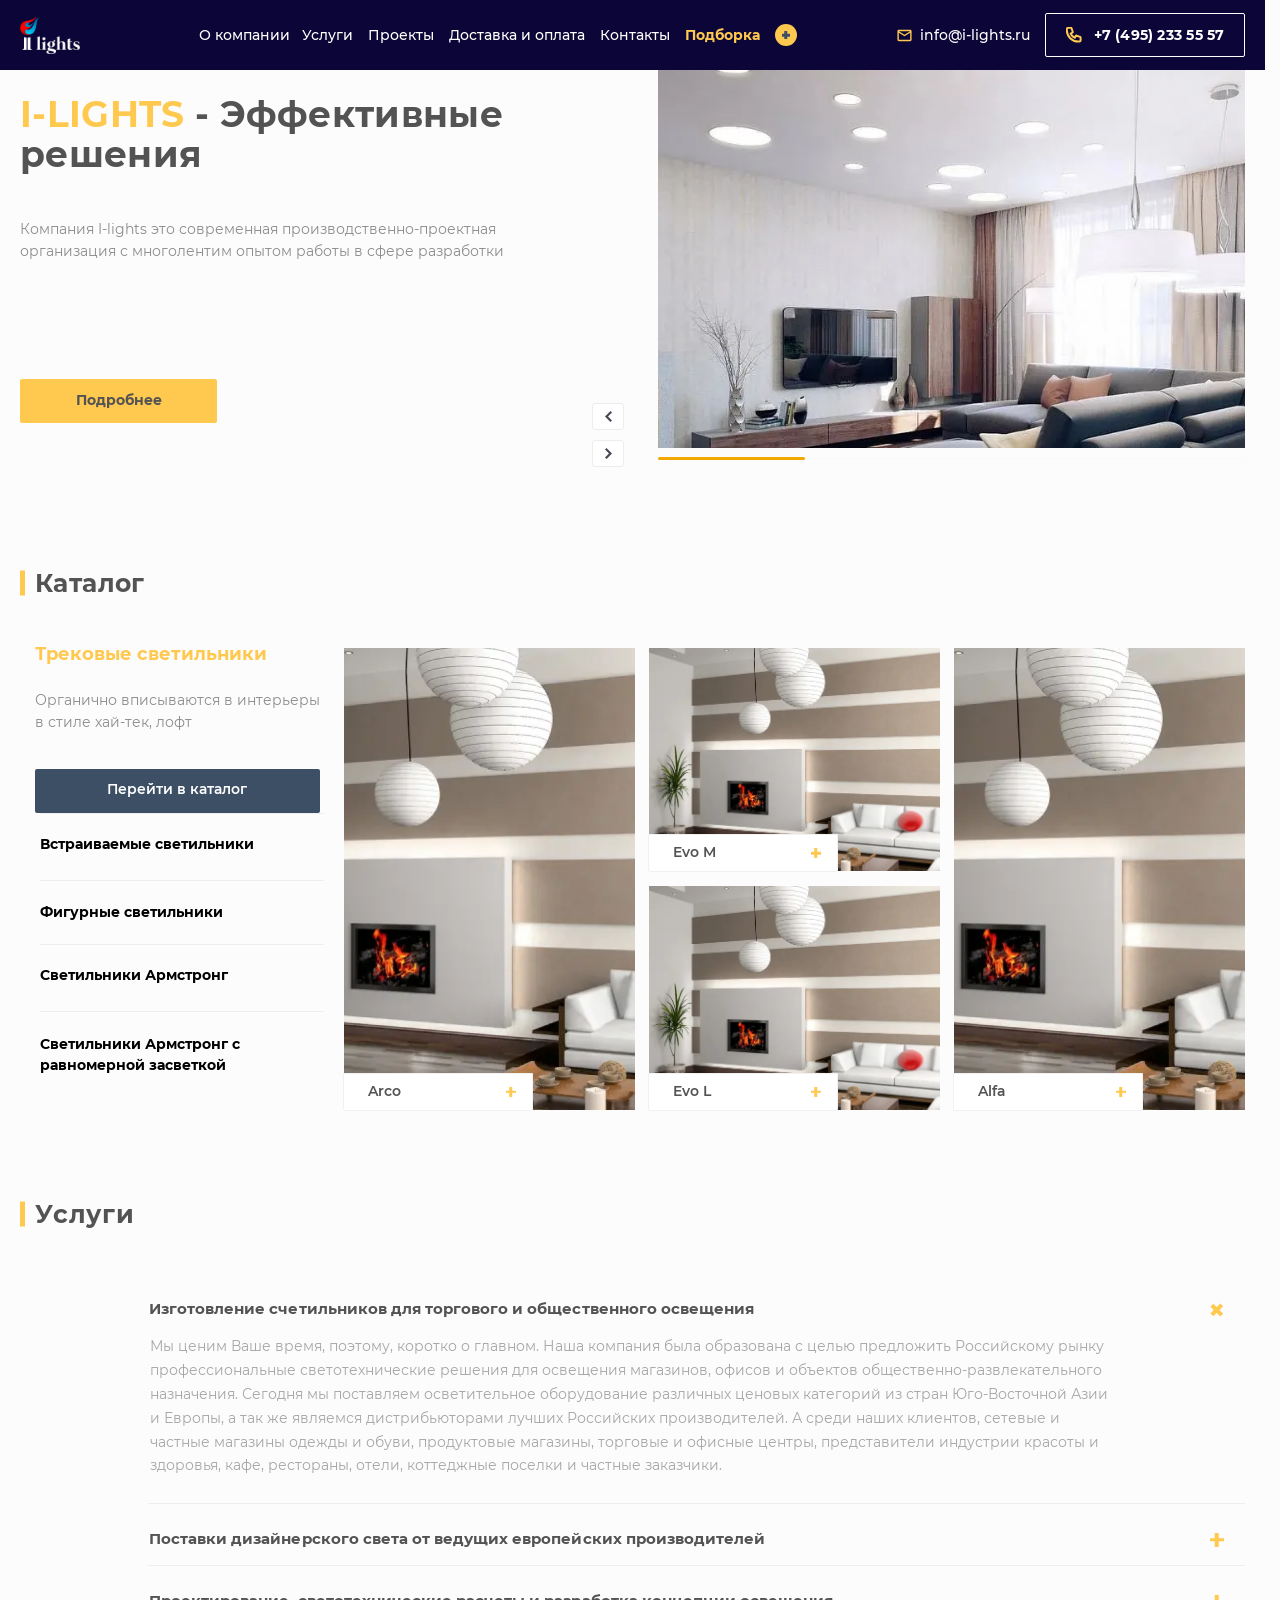
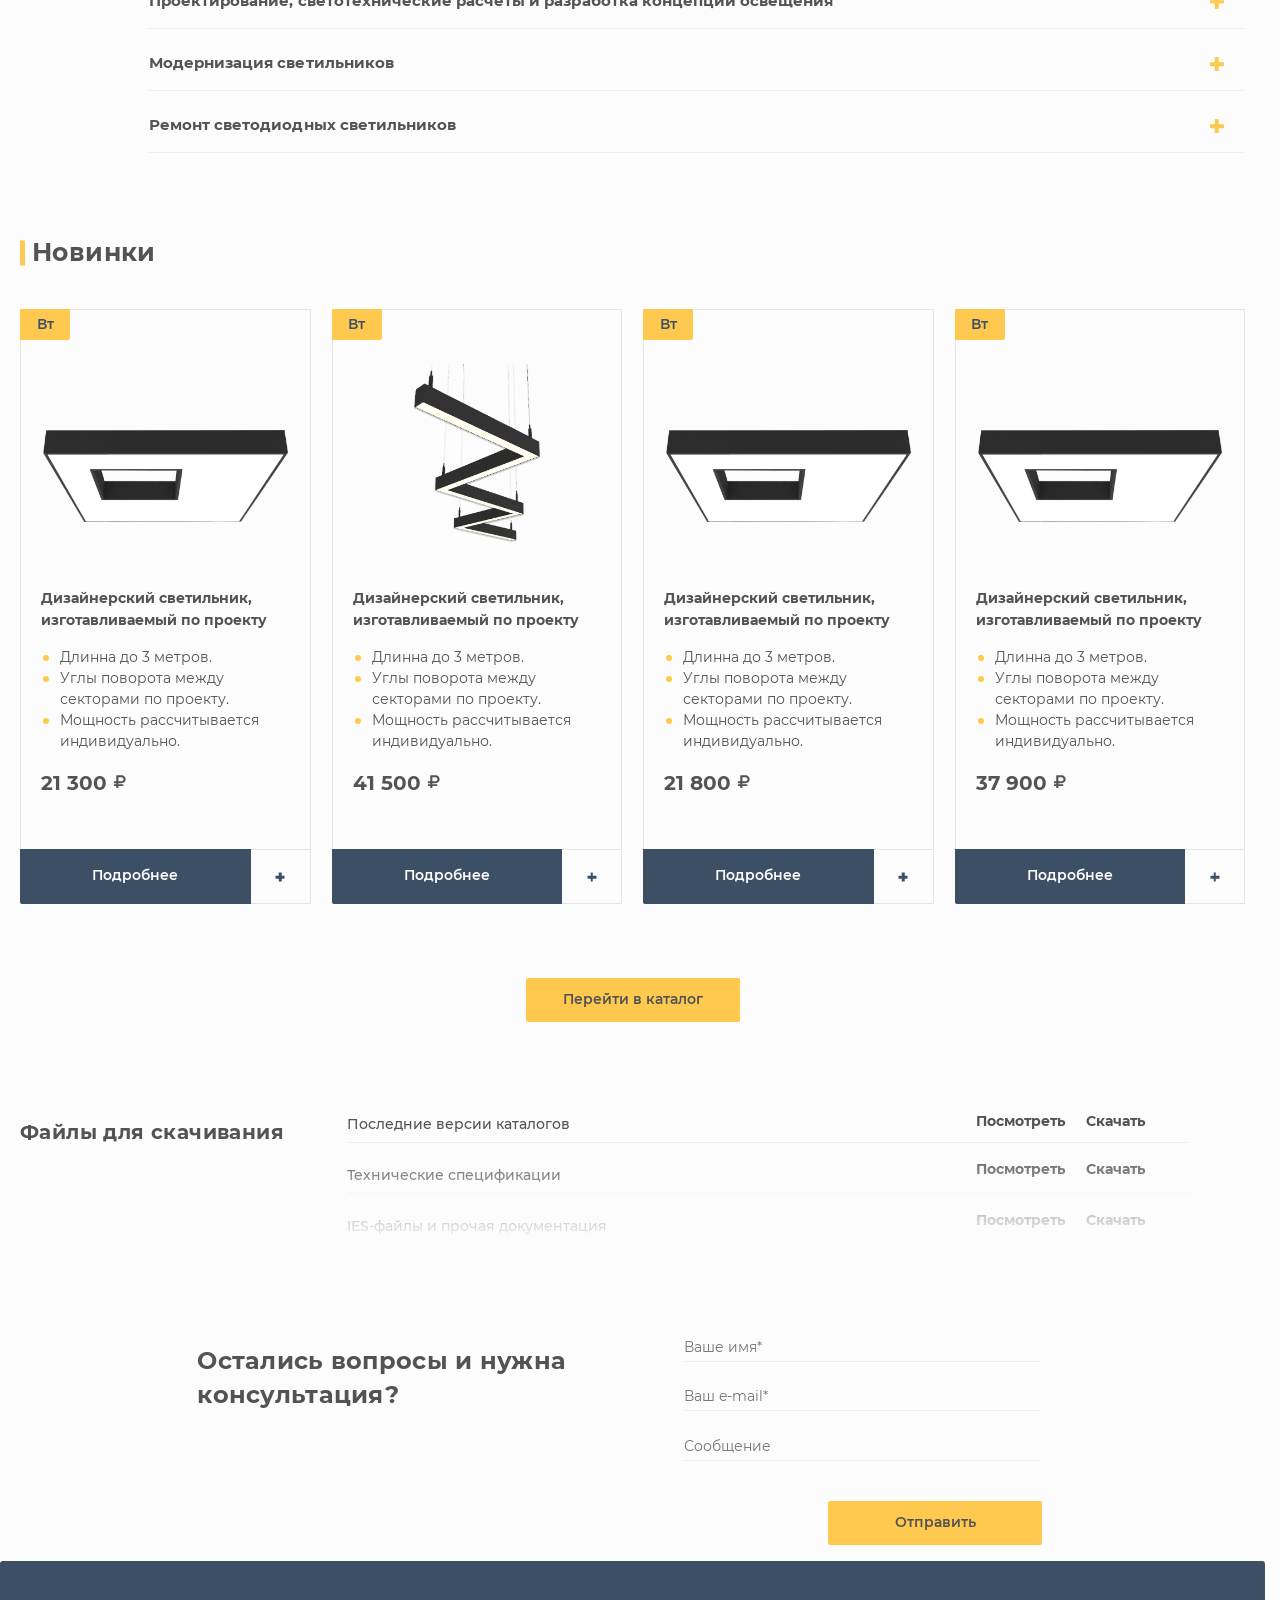
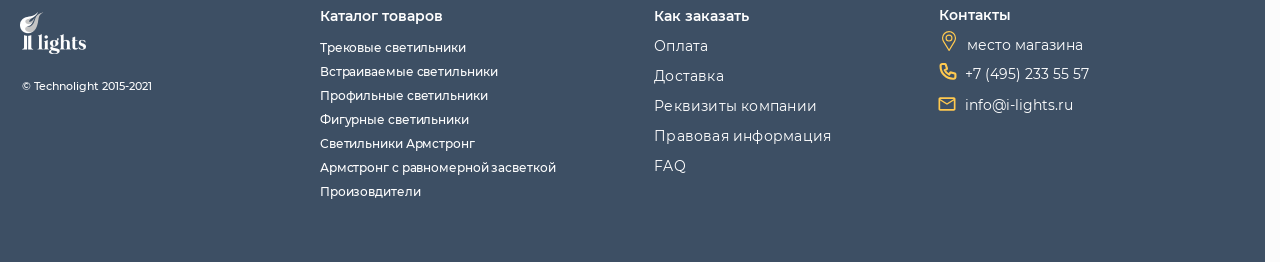
==== commit 0e0a33ba: "Fix links;" ====
--- a/index.html
+++ b/index.html
@@ -1,1389 +1,1936 @@
-<!DOCTYPE html>
+<!doctype html>
 <html lang="ru">
-<head>
-  <meta charset="UTF-8">
-  <meta name="viewport" content="width=device-width, initial-scale=1.0">
-  <meta name="description" content="I-LIGHTS - Ваш надежный партнер в сфере коммерческого освещения с многолетним опытом. Мы предлагаем профессиональные светотехнические решения для магазинов, офисов и развлекательных объектов. От проектирования до поставки, I-LIGHTS обеспечивает качественное освещение из лучших мировых и Российских брендов, улучшая атмосферу рабочих, торговых и предназначенных для отдыха пространств.">
+  <head>
+    <meta charset="UTF-8" />
+    <meta name="viewport" content="width=device-width, initial-scale=1.0" />
+    <meta
+      name="description"
+      content="I-LIGHTS - Ваш надежный партнер в сфере коммерческого освещения с многолетним опытом. Мы предлагаем профессиональные светотехнические решения для магазинов, офисов и развлекательных объектов. От проектирования до поставки, I-LIGHTS обеспечивает качественное освещение из лучших мировых и Российских брендов, улучшая атмосферу рабочих, торговых и предназначенных для отдыха пространств."
+    />
 
-  <link
-    rel="stylesheet"
-    href="https://cdn.jsdelivr.net/npm/swiper@11/swiper-bundle.min.css"
-  />
-  <script src="https://cdn.jsdelivr.net/npm/swiper@11/swiper-bundle.min.js"></script>
+    <link
+      rel="stylesheet"
+      href="https://cdn.jsdelivr.net/npm/swiper@11/swiper-bundle.min.css"
+    />
+    <script src="https://cdn.jsdelivr.net/npm/swiper@11/swiper-bundle.min.js"></script>
 
-  <link href="/styles/main.min.css" rel="stylesheet">
-  <script src="/scripts/main.js" type="module"></script>
+    <link href="styles/main.min.css" rel="stylesheet" />
+    <script src="scripts/main.js" type="module"></script>
 
-  <title>I-LIGHTS - Эффективные решения</title>
-</head>
-<body>
-  <header class="header">
-    <div class="header__inner container">
-      <a class="header__logo" href="#">
-        <img class="logo" src="./images/logo.webp"
-          alt="Логотип сайта I-LIGHTS - Эффективные решения" width="75"
-            height="48">
-      </a>
-      <nav class="header__menu">
-        <ul class="header__menu-list">
-          <li class="header__menu-item">
-            <a class="header__menu-link header__menu-link"
-              href="about-company.html">О&nbsp;компании</a>
+    <title>I-LIGHTS - Эффективные решения</title>
+  </head>
+  <body>
+    <header class="header">
+      <div class="header__inner container">
+        <a class="header__logo" href="#">
+          <img
+            class="logo"
+            src="./images/logo.webp"
+            alt="Логотип сайта I-LIGHTS - Эффективные решения"
+            width="75"
+            height="48"
+          />
+        </a>
+        <nav class="header__menu">
+          <ul class="header__menu-list">
+            <li class="header__menu-item">
+              <a
+                class="header__menu-link header__menu-link"
+                href="about-company.html"
+                >О&nbsp;компании</a
+              >
+            </li>
+            <li class="header__menu-item">
+              <a class="header__menu-link" href="company-services.html"
+                >Услуги</a
+              >
+            </li>
+            <li class="header__menu-item">
+              <a class="header__menu-link" href="#">Проекты</a>
+            </li>
+            <li class="header__menu-item">
+              <a class="header__menu-link" href="about-ordering.html"
+                >Доставка и оплата</a
+              >
+            </li>
+            <li class="header__menu-item">
+              <a class="header__menu-link" href="#">Контакты</a>
+            </li>
+            <li class="header__menu-item link-icon">
+              <a
+                class="header__menu-link header__menu-link--big link-icon__inner"
+                href="cart.html"
+              >
+                <span
+                  class="link-icon__inner-label link-icon__inner-label--light-yellow"
+                >
+                  Подборка
+                </span>
+                <span
+                  class="link-icon__inner-icon link-icon__inner-icon--hover-bg cross-button"
+                  aria-hidden="true"
+                >
+                  <span
+                    class="cross-icon cross-icon--very-little"
+                    aria-hidden="true"
+                  ></span>
+                </span>
+              </a>
+            </li>
+          </ul>
+        </nav>
+        <address class="header__contacts">
+          <ul class="header__contacts-list">
+            <li class="header__contacts-item">
+              <a class="header__email link-icon" href="mailto:info@i-lights.ru">
+                <div class="header__email-inner link-icon__inner">
+                  <svg
+                    class="link-icon__inner-icon"
+                    width="15"
+                    height="13"
+                    xmlns="http://www.w3.org/2000/svg"
+                  >
+                    <path
+                      fill-rule="evenodd"
+                      clip-rule="evenodd"
+                      d="M14.58 2.25c0-.78-.63-1.42-1.41-1.42H1.83C1.05.83.42 1.47.42 2.25v8.5c0 .78.63 1.42 1.41 1.42h11.34c.78 0 1.41-.64 1.41-1.42v-8.5Zm-1.41 0L7.5 5.79 1.83 2.25h11.34Zm0 8.5H1.83V3.67L7.5 7.2l5.67-3.54v7.08Z"
+                    />
+                  </svg>
+                  <span class="link-icon__inner-label">info@i-lights.ru</span>
+                </div>
+              </a>
+            </li>
+            <li class="header__contacts-item">
+              <a
+                class="header__tel link-icon button button--dark-blue button--little"
+                href="tel:+74952335557"
+              >
+                <div class="header__tel-inner link-icon__inner">
+                  <svg
+                    class="link-icon__inner-icon link-icon__inner-icon--stroke"
+                    width="16"
+                    height="16"
+                    xmlns="http://www.w3.org/2000/svg"
+                  >
+                    <g clip-path="url(#a)">
+                      <path
+                        d="M.8 2.33A1.53 1.53 0 0 1 2.33.8h2.52a.77.77 0 0 1 .72.52l1.15 3.45a.77.77 0 0 1-.38.93l-1.73.86a8.47 8.47 0 0 0 4.23 4.23l.86-1.73a.77.77 0 0 1 .93-.38l3.45 1.15a.77.77 0 0 1 .52.72v2.52a1.53 1.53 0 0 1-1.53 1.53h-.77A11.5 11.5 0 0 1 .8 3.1v-.77Z"
+                        stroke-width="2"
+                        stroke-linecap="round"
+                        stroke-linejoin="round"
+                      />
+                    </g>
+                    <defs>
+                      <clipPath id="a"><path d="M0 0h16v16H0z" /></clipPath>
+                    </defs>
+                  </svg>
+                  <span class="link-icon__inner-label">
+                    +7 (495) 233 55 57
+                  </span>
+                </div>
+              </a>
+            </li>
+          </ul>
+        </address>
+        <button
+          class="header__burger-button burger-button reset-button visible-tablet"
+          type="button"
+          onclick="
+            mobileOverlay.showModal();
+            document.body.style.overflow = 'hidden';
+          "
+        >
+          <span class="visually-hidden">Открыть навигационное меню</span>
+        </button>
+      </div>
+    </header>
+    <main class="content">
+      <h1 class="visually-hidden">
+        Компания I-lights — современная производственно-проектная организация с
+        многолентим опытом работы в сфере разработки
+      </h1>
+      <div class="slider swiper" data-js-slider-swiper>
+        <ul class="swiper-wrapper">
+          <li class="slider__slide swiper-slide" data-js-slider-slide>
+            <div class="slider__slide-inner container">
+              <div class="slider__slide-content">
+                <p class="slider__slide-heading">
+                  <span
+                    class="slider__slide-heading-text slider__slide-heading-text--light-orange"
+                  >
+                    I-LIGHTS
+                  </span>
+                  <span class="slider__slide-heading-text">
+                    - Эффективные решения
+                  </span>
+                </p>
+                <div
+                  class="slider__slide-description scrollbar"
+                  data-js-shadow
+                  data-js-slider-scrollable
+                >
+                  <div class="slider__slide-description-inner">
+                    <p>
+                      Компания I-lights это современная
+                      производственно-проектная организация с многолентим опытом
+                      работы в сфере разработки
+                    </p>
+                  </div>
+                </div>
+                <a
+                  class="slider__slide-link button button--light-orange button--very-little"
+                  href="#"
+                >
+                  Подробнее
+                </a>
+              </div>
+              <div class="slider__slide-media">
+                <img
+                  class="slider__slide-image"
+                  src="./images/slider/1.webp"
+                  alt="Комната с освещением от
+              компании I-lights"
+                  width="969"
+                  height="448"
+                />
+              </div>
+            </div>
           </li>
-          <li class="header__menu-item">
-            <a class="header__menu-link" href="company-services.html">Услуги</a>
+          <li class="slider__slide swiper-slide" data-js-slider-slide>
+            <div class="slider__slide-inner container">
+              <div class="slider__slide-content">
+                <p class="slider__slide-heading">
+                  <span
+                    class="slider__slide-heading-text slider__slide-heading-text--light-orange"
+                  >
+                    I-LIGHTS
+                  </span>
+                  <span class="slider__slide-heading-text">
+                    - Эффективные решения
+                  </span>
+                </p>
+                <div
+                  class="slider__slide-description scrollbar"
+                  data-js-shadow
+                  data-js-slider-scrollable
+                >
+                  <div class="slider__slide-description-inner">
+                    <p>
+                      Компания I-lights это современная
+                      производственно-проектная организация с многолентим опытом
+                      работы в сфере разработки
+                    </p>
+                    <p>
+                      Компания I-lights это современная
+                      производственно-проектная организация с многолентим опытом
+                      работы в сфере разработки
+                    </p>
+                    <p>
+                      Компания I-lights это современная
+                      производственно-проектная организация с многолентим опытом
+                      работы в сфере разработки
+                    </p>
+                  </div>
+                </div>
+                <a
+                  class="slider__slide-link button button--light-orange button--very-little"
+                  href="#"
+                >
+                  Подробнее
+                </a>
+              </div>
+              <div class="slider__slide-media">
+                <img
+                  class="slider__slide-image"
+                  src="./images/slider/1.webp"
+                  alt="Комната с освещением от
+              компании I-lights"
+                  width="969"
+                  height="448"
+                />
+              </div>
+            </div>
           </li>
-          <li class="header__menu-item">
-            <a class="header__menu-link" href="#">Проекты</a>
+          <li class="slider__slide swiper-slide" data-js-slider-slide>
+            <div class="slider__slide-inner container">
+              <div class="slider__slide-content">
+                <p class="slider__slide-heading">
+                  <span
+                    class="slider__slide-heading-text slider__slide-heading-text--light-orange"
+                  >
+                    I-LIGHTS
+                  </span>
+                  <span class="slider__slide-heading-text">
+                    - Эффективные решения
+                  </span>
+                </p>
+                <div
+                  class="slider__slide-description scrollbar"
+                  data-js-shadow
+                  data-js-slider-scrollable
+                >
+                  <div class="slider__slide-description-inner">
+                    <p>
+                      Компания I-lights это современная
+                      производственно-проектная организация с многолентим опытом
+                      работы в сфере разработки
+                    </p>
+                    <p>
+                      Lorem ipsum dolor sit amet consectetur adipisicing elit.
+                      Voluptatibus eligendi aperiam dicta inventore quis facere
+                      qui libero, nulla fugit sequi repellendus placeat
+                      voluptate, officia fugiat, odio veritatis ratione. Magnam,
+                      molestiae! Vel, necessitatibus ea, dignissimos quidem
+                      tempora consequuntur unde neque fuga repellendus odit
+                      ipsam! Voluptas laborum maxime nobis repudiandae pariatur
+                      qui molestias quos inventore ipsa voluptatum dolore,
+                      similique itaque laudantium ut. Laudantium iste architecto
+                      id nisi voluptas blanditiis nihil in laborum labore!
+                      Atque, voluptatibus molestias. Illum aperiam quia iste
+                      amet itaque rerum, excepturi animi, vitae explicabo, ex
+                      dolores quaerat minima exercitationem. Quidem distinctio
+                      ipsa sed magnam in aspernatur aliquid rerum ad, suscipit
+                      odit? Qui, numquam quo. Repellat repudiandae totam vitae,
+                      id eveniet excepturi dicta dolorem, commodi officiis unde
+                      voluptates veniam recusandae! Praesentium laborum
+                      distinctio ratione debitis voluptate ex eaque aliquid aut
+                      libero illum, consequatur mollitia est nobis fugit. Nihil
+                      iure nostrum provident repellendus natus, quas repellat
+                      aperiam aliquid officia deserunt illum.
+                    </p>
+                  </div>
+                </div>
+                <a
+                  class="slider__slide-link button button--light-orange button--very-little"
+                  href="#"
+                >
+                  Подробнее
+                </a>
+              </div>
+              <div class="slider__slide-media">
+                <img
+                  class="slider__slide-image"
+                  src="./images/slider/1.webp"
+                  alt="Комната с освещением от
+              компании I-lights"
+                  width="969"
+                  height="448"
+                />
+              </div>
+            </div>
           </li>
-          <li class="header__menu-item">
-            <a class="header__menu-link" href="about-ordering.html">Доставка и оплата</a>
+          <li class="slider__slide swiper-slide" data-js-slider-slide>
+            <div class="slider__slide-inner container">
+              <div class="slider__slide-content">
+                <p class="slider__slide-heading">
+                  <span
+                    class="slider__slide-heading-text slider__slide-heading-text--light-orange"
+                  >
+                    I-LIGHTS
+                  </span>
+                  <span class="slider__slide-heading-text">
+                    - Эффективные решения
+                  </span>
+                </p>
+                <div
+                  class="slider__slide-description scrollbar"
+                  data-js-shadow
+                  data-js-slider-scrollable
+                >
+                  <div class="slider__slide-description-inner">
+                    <p>
+                      Компания I-lights это современная
+                      производственно-проектная организация с многолентим опытом
+                      работы в сфере разработки
+                    </p>
+                  </div>
+                </div>
+                <a
+                  class="slider__slide-link button button--light-orange button--very-little"
+                  href="#"
+                >
+                  Подробнее
+                </a>
+              </div>
+              <div class="slider__slide-media">
+                <img
+                  class="slider__slide-image"
+                  src="./images/slider/1.webp"
+                  alt="Комната с освещением от
+              компании I-lights"
+                  width="969"
+                  height="448"
+                />
+              </div>
+            </div>
           </li>
-          <li class="header__menu-item">
-            <a class="header__menu-link" href="#">Контакты</a>
+        </ul>
+        <div
+          class="slider__pagination swiper-pagination hidden-mobile"
+          data-js-slider-pagination
+        ></div>
+        <div class="slider__actions hidden-mobile">
+          <button
+            class="slider__button slider__button--prev pagination-button shadow pagination-button--elongated reset-button"
+            data-js-slider-previous-button
+            type="button"
+          >
+            <span class="visually-hidden">Предыдущий слайд</span>
+            <svg
+              class="slider__button-icon pagination-button__icon"
+              width="7"
+              height="11"
+              fill="none"
+              xmlns="http://www.w3.org/2000/svg"
+            >
+              <path
+                fill-rule="evenodd"
+                clip-rule="evenodd"
+                d="M0 5.5 5.5 0 7 1.5l-4 4 4 4L5.4 11 0 5.5Z"
+                fill="#fff"
+              />
+            </svg>
+          </button>
+          <button
+            class="slider__button slider__button--next pagination-button shadow pagination-button--elongated reset-button"
+            data-js-slider-next-button
+            type="button"
+          >
+            <span class="visually-hidden">Следующий слайд</span>
+            <svg
+              class="slider__button-icon pagination-button__icon pagination-button__icon--to-right"
+              width="7"
+              height="11"
+              fill="none"
+              xmlns="http://www.w3.org/2000/svg"
+            >
+              <path
+                fill-rule="evenodd"
+                clip-rule="evenodd"
+                d="M0 5.5 5.5 0 7 1.5l-4 4 4 4L5.4 11 0 5.5Z"
+                fill="#fff"
+              />
+            </svg>
+          </button>
+        </div>
+      </div>
+      <section class="section container catalog-inner">
+        <header class="section__header catalog-inner__header">
+          <h2
+            class="section__header-title section__header-title--little-lh section__header-title--orange"
+          >
+            Каталог
+          </h2>
+        </header>
+        <div class="section__body section__body--with-margin">
+          <div class="tabs-details" data-js-tabs-details>
+            <h3 id="catalog-category" class="visually-hidden">
+              Категории товаров
+            </h3>
+            <ul class="tabs-details__navigation visible-tablet-s">
+              <li class="tabs-details__accordion">
+                <a class="tabs-details__navigation-link" href="#">
+                  Трековые светильники
+                </a>
+              </li>
+              <li class="tabs-details__accordion">
+                <a class="tabs-details__navigation-link" href="#">
+                  Встраиваемые светильники
+                </a>
+              </li>
+              <li class="tabs-details__accordion">
+                <a class="tabs-details__navigation-link" href="#">
+                  Фигурные светильники
+                </a>
+              </li>
+              <li class="tabs-details__accordion">
+                <a class="tabs-details__navigation-link" href="#">
+                  Светильники Армстронг
+                </a>
+              </li>
+              <li class="tabs-details__accordion">
+                <a class="tabs-details__navigation-link" href="#">
+                  Светильники Армстронг с равномерной засветкой
+                </a>
+              </li>
+            </ul>
+            <div
+              class="tabs-details__navigation hidden-tablet-s"
+              data-js-tabs-details-navigation
+              role="tablist"
+              aria-orientation="vertical"
+              aria-labelledby="catalog-category"
+            >
+              <div class="tabs-details__accordion">
+                <button
+                  id="details-track"
+                  class="tabs-details__accordion-header is-active reset-button"
+                  data-js-tabs-details-button
+                  type="button"
+                  role="tab"
+                  aria-controls="gallery tabs-details-item-1"
+                  aria-selected="true"
+                  aria-expanded="true"
+                  aria-describedby="tabs-details-desc-1"
+                >
+                  Трековые светильники
+                </button>
+                <div
+                  class="tabs-details__accordion-content"
+                  data-js-tabs-details-content
+                  id="tabs-details-item-1"
+                  role="region"
+                  aria-labelledby="details-track"
+                  aria-hidden="false"
+                >
+                  <div
+                    id="tabs-details-desc-1"
+                    class="tabs-details__accordion-content-inner"
+                  >
+                    <div class="tabs-details__accordion-content-body">
+                      <p>
+                        Органично вписываются в интерьеры в стиле хай-тек, лофт
+                      </p>
+                      <a
+                        class="tabs-details__accordion-link button"
+                        data-js-tabs-details-link
+                        href="catalog.html"
+                      >
+                        Перейти в каталог
+                      </a>
+                    </div>
+                  </div>
+                </div>
+              </div>
+              <div class="tabs-details__accordion">
+                <button
+                  id="details-recessed"
+                  class="tabs-details__accordion-header reset-button"
+                  data-js-tabs-details-button
+                  role="tab"
+                  aria-controls="gallery tabs-details-item-2"
+                  aria-selected="false"
+                  aria-expanded="false"
+                  aria-describedby="tabs-details-desc-2"
+                  tabindex="-1"
+                >
+                  Встраиваемые светильники
+                </button>
+                <div
+                  class="tabs-details__accordion-content"
+                  data-js-tabs-details-content
+                  id="tabs-details-item-2"
+                  aria-hidden="true"
+                  aria-labelledby="details-recessed"
+                >
+                  <div class="tabs-details__accordion-content-inner">
+                    <div
+                      id="tabs-details-desc-2"
+                      class="tabs-details__accordion-content-body"
+                    >
+                      <p>
+                        Органично вписываются в интерьеры в стиле хай-тек, лофт.
+                        И встраиваются.
+                      </p>
+                      <a
+                        class="tabs-details__accordion-link button"
+                        data-js-tabs-details-link
+                        tabindex="-1"
+                        href="catalog.html"
+                      >
+                        Перейти в каталог
+                      </a>
+                    </div>
+                  </div>
+                </div>
+              </div>
+              <div class="tabs-details__accordion">
+                <button
+                  id="details-figured"
+                  class="tabs-details__accordion-header reset-button"
+                  data-js-tabs-details-button
+                  role="tab"
+                  aria-controls="gallery tabs-details-item-3"
+                  aria-selected="false"
+                  aria-expanded="false"
+                  aria-describedby="tabs-details-desc-3"
+                  tabindex="-1"
+                >
+                  Фигурные светильники
+                </button>
+                <div
+                  class="tabs-details__accordion-content"
+                  data-js-tabs-details-content
+                  id="tabs-details-item-3"
+                  aria-hidden="true"
+                  aria-labelledby="details-figured"
+                >
+                  <div class="tabs-details__accordion-content-inner">
+                    <div
+                      id="tabs-details-desc-3"
+                      class="tabs-details__accordion-content-body"
+                    >
+                      <p>
+                        Органично вписываются в интерьеры в стиле хай-тек, лофт.
+                        И встраиваются.
+                      </p>
+                      <a
+                        class="tabs-details__accordion-link button"
+                        data-js-tabs-details-link
+                        tabindex="-1"
+                        href="catalog.html"
+                      >
+                        Перейти в каталог
+                      </a>
+                    </div>
+                  </div>
+                </div>
+              </div>
+              <div class="tabs-details__accordion">
+                <button
+                  id="details-armstrong"
+                  class="tabs-details__accordion-header reset-button"
+                  data-js-tabs-details-button
+                  role="tab"
+                  aria-controls="gallery tabs-details-item-4"
+                  aria-selected="false"
+                  aria-expanded="false"
+                  aria-describedby="tabs-details-desc-4"
+                  tabindex="-1"
+                >
+                  Светильники Армстронг
+                </button>
+                <div
+                  class="tabs-details__accordion-content"
+                  data-js-tabs-details-content
+                  id="tabs-details-item-4"
+                  aria-hidden="true"
+                  aria-labelledby="details-armstrong"
+                >
+                  <div class="tabs-details__accordion-content-inner">
+                    <div
+                      id="tabs-details-desc-4"
+                      class="tabs-details__accordion-content-body"
+                    >
+                      <p>
+                        Органично вписываются в интерьеры в стиле хай-тек, лофт.
+                        И встраиваются.
+                      </p>
+                      <a
+                        class="tabs-details__accordion-link button"
+                        data-js-tabs-details-link
+                        tabindex="-1"
+                        href="catalog.html"
+                      >
+                        Перейти в каталог
+                      </a>
+                    </div>
+                  </div>
+                </div>
+              </div>
+              <div class="tabs-details__accordion">
+                <button
+                  id="details-uniform-armstrong"
+                  class="tabs-details__accordion-header reset-button"
+                  data-js-tabs-details-button
+                  role="tab"
+                  aria-controls="gallery tabs-details-item-5"
+                  aria-selected="false"
+                  aria-expanded="false"
+                  aria-describedby="tabs-details-desc-5"
+                  tabindex="-1"
+                >
+                  Светильники Армстронг с равномерной засветкой
+                </button>
+                <div
+                  class="tabs-details__accordion-content"
+                  data-js-tabs-details-content
+                  id="tabs-details-item-5"
+                  aria-hidden="true"
+                  aria-labelledby="details-uniform-armstrong"
+                >
+                  <div class="tabs-details__accordion-content-inner">
+                    <div
+                      id="tabs-details-desc-5"
+                      class="tabs-details__accordion-content-body"
+                    >
+                      <p>
+                        Органично вписываются в интерьеры в стиле хай-тек, лофт.
+                        И встраиваются.
+                      </p>
+                      <p>
+                        Органично вписываются в интерьеры в стиле хай-тек, лофт.
+                        И встраиваются.
+                      </p>
+                      <a
+                        class="tabs-details__accordion-link button"
+                        data-js-tabs-details-link
+                        tabindex="-1"
+                        href="catalog.html"
+                      >
+                        Перейти в каталог
+                      </a>
+                    </div>
+                  </div>
+                </div>
+              </div>
+            </div>
+            <div
+              id="gallery"
+              class="tabs-details__gallery hidden-tablet-s"
+              data-js-tabs-details-gallery
+              aria-labelledby="catalog-gallery details-track"
+              role="tabpanel"
+              tabindex="0"
+            >
+              <span
+                id="catalog-gallery"
+                class="visually-hidden"
+                data-js-tabs-details-gallery-heading
+              >
+                Галерея товаров
+              </span>
+              <ul class="tabs-details__gallery-list">
+                <li class="tabs-details__gallery-item">
+                  <img
+                    class="tabs-details__gallery-image"
+                    data-js-tabs-details-image
+                    src="./images/tabs/lamp.webp"
+                    alt="Светильник Arco"
+                    width="306"
+                    height="462"
+                    loading="lazy"
+                  />
+                  <a
+                    class="tabs-details__gallery-link shadow"
+                    data-js-tabs-details-image-link
+                    href="#"
+                  >
+                    <div class="tabs-details__gallery-link-inner">
+                      <div
+                        class="tabs-details__gallery-link-description"
+                        data-js-tabs-details-image-description
+                      >
+                        <p>Arco</p>
+                      </div>
+                      <p
+                        class="tabs-details__gallery-link-icon cross-icon cross-icon--little"
+                      ></p>
+                    </div>
+                  </a>
+                </li>
+                <li class="tabs-details__gallery-item">
+                  <img
+                    class="tabs-details__gallery-image"
+                    data-js-tabs-details-image
+                    src="./images/tabs/lamp.webp"
+                    alt="Светильник Evo M"
+                    width="306"
+                    height="220"
+                    loading="lazy"
+                  />
+                  <a
+                    class="tabs-details__gallery-link shadow"
+                    data-js-tabs-details-image-link
+                    href="#"
+                  >
+                    <div class="tabs-details__gallery-link-inner">
+                      <div
+                        class="tabs-details__gallery-link-description"
+                        data-js-tabs-details-image-description
+                      >
+                        <p>Evo M</p>
+                      </div>
+                      <p
+                        class="tabs-details__gallery-link-icon cross-icon cross-icon--little"
+                      ></p>
+                    </div>
+                  </a>
+                </li>
+                <li class="tabs-details__gallery-item">
+                  <img
+                    class="tabs-details__gallery-image"
+                    data-js-tabs-details-image
+                    src="./images/tabs/lamp.webp"
+                    alt="Светильник Evo L"
+                    width="306"
+                    height="220"
+                    loading="lazy"
+                  />
+                  <a
+                    class="tabs-details__gallery-link shadow"
+                    data-js-tabs-details-image-link
+                    href="#"
+                  >
+                    <div class="tabs-details__gallery-link-inner">
+                      <div
+                        class="tabs-details__gallery-link-description"
+                        data-js-tabs-details-image-description
+                      >
+                        <p>Evo L</p>
+                      </div>
+                      <p
+                        class="tabs-details__gallery-link-icon cross-icon cross-icon--little"
+                      ></p>
+                    </div>
+                  </a>
+                </li>
+                <li class="tabs-details__gallery-item">
+                  <img
+                    class="tabs-details__gallery-image"
+                    data-js-tabs-details-image
+                    src="./images/tabs/lamp.webp"
+                    alt="Светильник Alfa"
+                    width="306"
+                    height="462"
+                    loading="lazy"
+                  />
+                  <a
+                    class="tabs-details__gallery-link shadow"
+                    data-js-tabs-details-image-link
+                    href="#"
+                  >
+                    <div class="tabs-details__gallery-link-inner">
+                      <div
+                        class="tabs-details__gallery-link-description"
+                        data-js-tabs-details-image-description
+                      >
+                        <p>Alfa</p>
+                      </div>
+                      <p
+                        class="tabs-details__gallery-link-icon cross-icon cross-icon--little"
+                      ></p>
+                    </div>
+                  </a>
+                </li>
+              </ul>
+            </div>
+          </div>
+        </div>
+      </section>
+      <section class="section container services">
+        <header class="section__header services__header">
+          <h2
+            class="section__header-title section__header-title--little-lh section__header-title--orange services__header-title"
+          >
+            Услуги
+          </h2>
+        </header>
+        <div class="section__body services__body">
+          <div class="services__accordion hidden-tablet-s">
+            <details class="services__accordion-details" name="service" open>
+              <summary class="services__accordion-summary">
+                <h3 class="services__accordion-heading">
+                  <span role="term" aria-details="service-1">
+                    Изготовление счетильников для торгового и общественного
+                    освещения
+                  </span>
+                </h3>
+                <span
+                  class="services__accordion-indicator cross-icon cross-icon--big hidden-tablet-s"
+                  aria-hidden="true"
+                >
+                </span>
+              </summary>
+            </details>
+            <div
+              class="services__accordion-content"
+              id="service-1"
+              role="definition"
+            >
+              <div class="services__accordion-content-inner">
+                <div class="services__accordion-content-body cms-container">
+                  <p>
+                    Мы ценим Ваше время, поэтому, коротко о главном. Наша
+                    компания была образована с целью предложить Российскому
+                    рынку профессиональные светотехнические решения для
+                    освещения магазинов, офисов и объектов
+                    общественно-развлекательного назначения. Сегодня мы
+                    поставляем осветительное оборудование различных ценовых
+                    категорий из стран Юго-Восточной Азии и Европы, а так же
+                    являемся дистрибьюторами лучших Российских производителей. А
+                    среди наших клиентов, сетевые и частные магазины одежды и
+                    обуви, продуктовые магазины, торговые и офисные центры,
+                    представители индустрии красоты и здоровья, кафе, рестораны,
+                    отели, коттеджные поселки и частные заказчики.
+                  </p>
+                </div>
+              </div>
+            </div>
+          </div>
+          <div class="services__accordion hidden-tablet-s">
+            <details class="services__accordion-details" name="service">
+              <summary class="services__accordion-summary">
+                <h3 class="services__accordion-heading">
+                  <span role="term" aria-details="service-2">
+                    Поставки дизайнерского света от ведущих европейских
+                    производителей
+                  </span>
+                </h3>
+                <span
+                  class="services__accordion-indicator cross-icon cross-icon--big hidden-tablet-s"
+                  aria-hidden="true"
+                >
+                </span>
+              </summary>
+            </details>
+            <div
+              class="services__accordion-content"
+              id="service-2"
+              role="definition"
+            >
+              <div class="services__accordion-content-inner">
+                <div class="services__accordion-content-body cms-container">
+                  <p>
+                    Lorem ipsum dolor sit amet consectetur adipisicing elit.
+                    Eveniet perferendis, vitae fugiat odit, itaque quas quia qui
+                    reiciendis velit molestiae maxime ducimus eaque quo ratione
+                    magni doloribus labore est aspernatur.
+                  </p>
+                </div>
+              </div>
+            </div>
+          </div>
+          <div class="services__accordion hidden-tablet-s">
+            <details class="services__accordion-details" name="service">
+              <summary class="services__accordion-summary">
+                <h3 class="services__accordion-heading">
+                  <span role="term" aria-details="service-3">
+                    Проектирование, светотехнические расчеты и разработка
+                    концепции освещения
+                  </span>
+                </h3>
+                <span
+                  class="services__accordion-indicator cross-icon cross-icon--big hidden-tablet-s"
+                  aria-hidden="true"
+                >
+                </span>
+              </summary>
+            </details>
+            <div
+              class="services__accordion-content"
+              id="service-3"
+              role="definition"
+            >
+              <div class="services__accordion-content-inner">
+                <div class="services__accordion-content-body cms-container">
+                  <p>
+                    Lorem ipsum dolor sit, amet consectetur adipisicing elit.
+                    Omnis consectetur unde excepturi harum possimus corrupti
+                    eos? Est dolorem eius, molestiae veritatis doloribus, quam
+                    praesentium quibusdam, explicabo temporibus aspernatur sed
+                    fuga!
+                  </p>
+                  <p>
+                    Lorem ipsum dolor sit, amet consectetur adipisicing elit.
+                    Omnis consectetur unde excepturi harum possimus corrupti
+                    eos? Est dolorem eius, molestiae veritatis doloribus, quam
+                    praesentium quibusdam, explicabo temporibus aspernatur sed
+                    fuga!
+                  </p>
+                  <p>
+                    Lorem ipsum dolor sit, amet consectetur adipisicing elit.
+                    Omnis consectetur unde excepturi harum possimus corrupti
+                    eos? Est dolorem eius, molestiae veritatis doloribus, quam
+                    praesentium quibusdam, explicabo temporibus aspernatur sed
+                    fuga!
+                  </p>
+                </div>
+              </div>
+            </div>
+          </div>
+          <div class="services__accordion hidden-tablet-s">
+            <details class="services__accordion-details" name="service">
+              <summary class="services__accordion-summary">
+                <h3 class="services__accordion-heading">
+                  <span role="term" aria-details="service-4">
+                    Модернизация светильников
+                  </span>
+                </h3>
+                <span
+                  class="services__accordion-indicator cross-icon cross-icon--big hidden-tablet-s"
+                  aria-hidden="true"
+                >
+                </span>
+              </summary>
+            </details>
+            <div
+              class="services__accordion-content"
+              id="service-4"
+              role="definition"
+            >
+              <div class="services__accordion-content-inner">
+                <div class="services__accordion-content-body cms-container">
+                  <p>Возьмите меня на работу, пожалуйста.</p>
+                </div>
+              </div>
+            </div>
+          </div>
+          <div class="services__accordion hidden-tablet-s">
+            <details class="services__accordion-details" name="service" open>
+              <summary class="services__accordion-summary">
+                <h3 class="services__accordion-heading">
+                  <span role="term" aria-details="service-5">
+                    Ремонт светодиодных светильников
+                  </span>
+                </h3>
+                <span
+                  class="services__accordion-indicator cross-icon cross-icon--big hidden-tablet-s"
+                  aria-hidden="true"
+                >
+                </span>
+              </summary>
+            </details>
+            <div
+              class="services__accordion-content"
+              id="service-5"
+              role="definition"
+            >
+              <div class="services__accordion-content-inner">
+                <div class="services__accordion-content-body cms-container">
+                  <p>
+                    Lorem ipsum dolor sit, amet consectetur adipisicing elit.
+                    Omnis consectetur unde excepturi harum possimus corrupti
+                    eos? Est dolorem eius, molestiae veritatis doloribus, quam
+                    praesentium quibusdam, explicabo temporibus aspernatur sed
+                    fuga!
+                  </p>
+                  <p>
+                    Lorem ipsum dolor sit, amet consectetur adipisicing elit.
+                    Omnis consectetur unde excepturi harum possimus corrupti
+                    eos? Est dolorem eius, molestiae veritatis doloribus, quam
+                    praesentium quibusdam, explicabo temporibus aspernatur sed
+                    fuga!
+                  </p>
+                </div>
+              </div>
+            </div>
+          </div>
+          <ul class="services__list visible-tablet-s">
+            <li class="services__item">
+              Изготовление светильников для торгового и общественного освещения
+            </li>
+            <li class="services__item">
+              Поставки дизайнерского света от ведущих европейских производителей
+            </li>
+            <li class="services__item">
+              Проектирование, светотехнические расчеты и разработка концепции
+              освещения
+            </li>
+            <li class="services__item">Модернизация светильников</li>
+            <li class="services__item">Ремонт светодиодных светильников</li>
+          </ul>
+        </div>
+      </section>
+      <section class="section container new-items">
+        <header class="section__header new-items__header">
+          <h2
+            class="section__header-title section__header-title--orange section__header-title--little-lh new-items__header-title"
+          >
+            Новинки
+          </h2>
+        </header>
+        <div class="section__body new-items__body">
+          <ul class="new-items__list grid grid--4">
+            <li class="new-items__item">
+              <article class="product-card product-card--wide-image">
+                <div class="product-card__header">
+                  <p class="product-card__header-watts">Вт</p>
+                  <img
+                    class="product-card__header-image"
+                    alt="Дизайнерский
+                  светильник"
+                    src="images/new-items/1.webp"
+                    width="256"
+                    height="96"
+                    loading="lazy"
+                  />
+                </div>
+                <div class="product-card__body">
+                  <h3
+                    class="product-card__body-title h4"
+                    id="product-title-0001"
+                  >
+                    Дизайнерский светильник, изготавливаемый по проекту
+                  </h3>
+                  <ul class="product-card__body-list hidden-tablet-s">
+                    <li class="product-card__body-item">Длинна до 3 метров.</li>
+                    <li class="product-card__body-item">
+                      Углы поворота между секторами по проекту.
+                    </li>
+                    <li class="product-card__body-item">
+                      Мощность рассчитывается индивидуально.
+                    </li>
+                  </ul>
+                  <p class="product-card__body-price">
+                    21 300
+                    <svg
+                      class="product-card__body-price-currency"
+                      width="13"
+                      height="14"
+                      viewBox="0 0 13 14"
+                      fill="none"
+                      xmlns="http://www.w3.org/2000/svg"
+                    >
+                      <path
+                        d="M1.2 11.03h2.06v1.74a.28.28 0 0 0 .3.3h1.52a.3.3 0 0 0 .21-.09.27.27 0 0 0 .09-.2v-1.75H10c.09 0 .16-.02.21-.08a.28.28 0 0 0 .08-.2V9.57a.28.28 0 0 0-.29-.29H5.38V8.22H8.5c1.22 0 2.22-.37 3-1.1a3.76 3.76 0 0 0 1.15-2.86c0-1.16-.39-2.11-1.16-2.85a4.17 4.17 0 0 0-3-1.1H3.56a.29.29 0 0 0-.2.08.28.28 0 0 0-.1.2v5.7H1.2a.28.28 0 0 0-.2.09.28.28 0 0 0-.09.2v1.35a.28.28 0 0 0 .3.3h2.05v1.06H1.2a.28.28 0 0 0-.3.29v1.16a.28.28 0 0 0 .3.3Zm4.18-8.8H8.3c.65 0 1.17.2 1.57.57.4.37.6.86.6 1.46s-.2 1.1-.6 1.47c-.4.38-.92.56-1.57.56H5.38V2.23Z"
+                        fill="#535353"
+                      />
+                    </svg>
+                  </p>
+                </div>
+                <div class="product-card__footer">
+                  <a
+                    class="product-card__footer-link button"
+                    href="product.html"
+                    aria-describedby="product-title-0001"
+                  >
+                    Подробнее
+                  </a>
+                  <form class="product-card__footer-form" method="" action="">
+                    <button
+                      class="product-card__footer-button reset-button"
+                      type="submit"
+                      name=""
+                      aria-describedby="product-title-0001"
+                    >
+                      <span class="visually-hidden"> Добавить в подборку </span>
+                      <span
+                        class="product-card__footer-button-icon cross-icon"
+                        aria-hidden="true"
+                      >
+                      </span>
+                    </button>
+                  </form>
+                </div>
+              </article>
+            </li>
+            <li class="new-items__item">
+              <article class="product-card">
+                <div class="product-card__header">
+                  <p class="product-card__header-watts">Вт</p>
+                  <img
+                    class="product-card__header-image"
+                    alt="Дизайнерский
+                  светильник"
+                    src="images/new-items/2.webp"
+                    width="128"
+                    height="181"
+                    loading="lazy"
+                  />
+                </div>
+                <div class="product-card__body">
+                  <h3
+                    class="product-card__body-title h4"
+                    id="product-title-0002"
+                  >
+                    Дизайнерский светильник, изготавливаемый по проекту
+                  </h3>
+                  <ul class="product-card__body-list hidden-tablet-s">
+                    <li class="product-card__body-item">Длинна до 3 метров.</li>
+                    <li class="product-card__body-item">
+                      Углы поворота между секторами по проекту.
+                    </li>
+                    <li class="product-card__body-item">
+                      Мощность рассчитывается индивидуально.
+                    </li>
+                  </ul>
+                  <p class="product-card__body-price">
+                    41 500
+                    <svg
+                      class="product-card__body-price-currency"
+                      width="13"
+                      height="14"
+                      viewBox="0 0 13 14"
+                      fill="none"
+                      xmlns="http://www.w3.org/2000/svg"
+                    >
+                      <path
+                        d="M1.2 11.03h2.06v1.74a.28.28 0 0 0 .3.3h1.52a.3.3 0 0 0 .21-.09.27.27 0 0 0 .09-.2v-1.75H10c.09 0 .16-.02.21-.08a.28.28 0 0 0 .08-.2V9.57a.28.28 0 0 0-.29-.29H5.38V8.22H8.5c1.22 0 2.22-.37 3-1.1a3.76 3.76 0 0 0 1.15-2.86c0-1.16-.39-2.11-1.16-2.85a4.17 4.17 0 0 0-3-1.1H3.56a.29.29 0 0 0-.2.08.28.28 0 0 0-.1.2v5.7H1.2a.28.28 0 0 0-.2.09.28.28 0 0 0-.09.2v1.35a.28.28 0 0 0 .3.3h2.05v1.06H1.2a.28.28 0 0 0-.3.29v1.16a.28.28 0 0 0 .3.3Zm4.18-8.8H8.3c.65 0 1.17.2 1.57.57.4.37.6.86.6 1.46s-.2 1.1-.6 1.47c-.4.38-.92.56-1.57.56H5.38V2.23Z"
+                        fill="#535353"
+                      />
+                    </svg>
+                  </p>
+                </div>
+                <div class="product-card__footer">
+                  <a
+                    class="product-card__footer-link button"
+                    href="product.html"
+                    aria-describedby="product-title-0002"
+                  >
+                    Подробнее
+                  </a>
+                  <form class="product-card__footer-form" method="" action="">
+                    <button
+                      class="product-card__footer-button reset-button"
+                      type="submit"
+                      aria-describedby="product-title-0002"
+                    >
+                      <span class="visually-hidden"> Добавить в подборку </span>
+                      <span
+                        class="product-card__footer-button-icon cross-icon"
+                        aria-hidden="true"
+                      >
+                      </span>
+                    </button>
+                  </form>
+                </div>
+              </article>
+            </li>
+            <li class="new-items__item">
+              <article class="product-card product-card--wide-image">
+                <div class="product-card__header">
+                  <p class="product-card__header-watts">Вт</p>
+                  <img
+                    class="product-card__header-image"
+                    alt="Дизайнерский
+                  светильник"
+                    src="images/new-items/1.webp"
+                    width="256"
+                    height="96"
+                    loading="lazy"
+                  />
+                </div>
+                <div class="product-card__body">
+                  <h3
+                    class="product-card__body-title h4"
+                    id="product-title-0003"
+                  >
+                    Дизайнерский светильник, изготавливаемый по проекту
+                  </h3>
+                  <ul class="product-card__body-list hidden-tablet-s">
+                    <li class="product-card__body-item">Длинна до 3 метров.</li>
+                    <li class="product-card__body-item">
+                      Углы поворота между секторами по проекту.
+                    </li>
+                    <li class="product-card__body-item">
+                      Мощность рассчитывается индивидуально.
+                    </li>
+                  </ul>
+                  <p class="product-card__body-price">
+                    21 800
+                    <svg
+                      class="product-card__body-price-currency"
+                      width="13"
+                      height="14"
+                      viewBox="0 0 13 14"
+                      fill="none"
+                      xmlns="http://www.w3.org/2000/svg"
+                    >
+                      <path
+                        d="M1.2 11.03h2.06v1.74a.28.28 0 0 0 .3.3h1.52a.3.3 0 0 0 .21-.09.27.27 0 0 0 .09-.2v-1.75H10c.09 0 .16-.02.21-.08a.28.28 0 0 0 .08-.2V9.57a.28.28 0 0 0-.29-.29H5.38V8.22H8.5c1.22 0 2.22-.37 3-1.1a3.76 3.76 0 0 0 1.15-2.86c0-1.16-.39-2.11-1.16-2.85a4.17 4.17 0 0 0-3-1.1H3.56a.29.29 0 0 0-.2.08.28.28 0 0 0-.1.2v5.7H1.2a.28.28 0 0 0-.2.09.28.28 0 0 0-.09.2v1.35a.28.28 0 0 0 .3.3h2.05v1.06H1.2a.28.28 0 0 0-.3.29v1.16a.28.28 0 0 0 .3.3Zm4.18-8.8H8.3c.65 0 1.17.2 1.57.57.4.37.6.86.6 1.46s-.2 1.1-.6 1.47c-.4.38-.92.56-1.57.56H5.38V2.23Z"
+                        fill="#535353"
+                      />
+                    </svg>
+                  </p>
+                </div>
+                <div class="product-card__footer">
+                  <a
+                    class="product-card__footer-link button"
+                    href="product.html"
+                    aria-describedby="product-title-0003"
+                  >
+                    Подробнее
+                  </a>
+                  <form class="product-card__footer-form" method="" action="">
+                    <button
+                      class="product-card__footer-button reset-button"
+                      type="submit"
+                      aria-describedby="product-title-0003"
+                    >
+                      <span class="visually-hidden"> Добавить в подборку </span>
+                      <span
+                        class="product-card__footer-button-icon cross-icon"
+                        aria-hidden="true"
+                      >
+                      </span>
+                    </button>
+                  </form>
+                </div>
+              </article>
+            </li>
+            <li class="new-items__item">
+              <article class="product-card product-card--wide-image">
+                <div class="product-card__header">
+                  <p class="product-card__header-watts">Вт</p>
+                  <img
+                    class="product-card__header-image"
+                    alt="Дизайнерский
+                  светильник"
+                    src="images/new-items/1.webp"
+                    width="256"
+                    height="96"
+                    loading="lazy"
+                  />
+                </div>
+                <div class="product-card__body">
+                  <h3
+                    class="product-card__body-title h4"
+                    id="product-title-0004"
+                  >
+                    Дизайнерский светильник, изготавливаемый по проекту
+                  </h3>
+                  <ul class="product-card__body-list hidden-tablet-s">
+                    <li class="product-card__body-item">Длинна до 3 метров.</li>
+                    <li class="product-card__body-item">
+                      Углы поворота между секторами по проекту.
+                    </li>
+                    <li class="product-card__body-item">
+                      Мощность рассчитывается индивидуально.
+                    </li>
+                  </ul>
+                  <p class="product-card__body-price">
+                    37 900
+                    <svg
+                      class="product-card__body-price-currency"
+                      width="13"
+                      height="14"
+                      viewBox="0 0 13 14"
+                      fill="none"
+                      xmlns="http://www.w3.org/2000/svg"
+                    >
+                      <path
+                        d="M1.2 11.03h2.06v1.74a.28.28 0 0 0 .3.3h1.52a.3.3 0 0 0 .21-.09.27.27 0 0 0 .09-.2v-1.75H10c.09 0 .16-.02.21-.08a.28.28 0 0 0 .08-.2V9.57a.28.28 0 0 0-.29-.29H5.38V8.22H8.5c1.22 0 2.22-.37 3-1.1a3.76 3.76 0 0 0 1.15-2.86c0-1.16-.39-2.11-1.16-2.85a4.17 4.17 0 0 0-3-1.1H3.56a.29.29 0 0 0-.2.08.28.28 0 0 0-.1.2v5.7H1.2a.28.28 0 0 0-.2.09.28.28 0 0 0-.09.2v1.35a.28.28 0 0 0 .3.3h2.05v1.06H1.2a.28.28 0 0 0-.3.29v1.16a.28.28 0 0 0 .3.3Zm4.18-8.8H8.3c.65 0 1.17.2 1.57.57.4.37.6.86.6 1.46s-.2 1.1-.6 1.47c-.4.38-.92.56-1.57.56H5.38V2.23Z"
+                        fill="#535353"
+                      />
+                    </svg>
+                  </p>
+                </div>
+                <div class="product-card__footer">
+                  <a
+                    class="product-card__footer-link button"
+                    href="product.html"
+                    aria-describedby="product-title-0004"
+                  >
+                    Подробнее
+                  </a>
+                  <form class="product-card__footer-form" method="" action="">
+                    <button
+                      class="product-card__footer-button reset-button"
+                      type="submit"
+                      aria-describedby="product-title-0004"
+                    >
+                      <span class="visually-hidden"> Добавить в подборку </span>
+                      <span
+                        class="product-card__footer-button-icon cross-icon"
+                        aria-hidden="true"
+                      >
+                      </span>
+                    </button>
+                  </form>
+                </div>
+              </article>
+            </li>
+          </ul>
+        </div>
+        <a
+          class="new-items__link button button--little button--light-orange"
+          href="catalog.html"
+        >
+          Перейти в каталог
+        </a>
+      </section>
+      <section
+        class="section container container--outline-mb files"
+        aria-labelledby="files-heading"
+      >
+        <header class="section__header files__header">
+          <h2
+            id="files-heading"
+            class="section__header-title files__header-title"
+          >
+            Файлы для скачивания
+          </h2>
+        </header>
+        <div class="section__body files__body">
+          <ul class="files__list scrollbar" data-js-shadow data-js-shadow-500px>
+            <li class="files__item">
+              <div class="files__item-desktop hidden-tablet-s">
+                <h3 class="files__name" id="file1-name">
+                  Последние версии каталогов
+                </h3>
+                <ul class="files__actions">
+                  <li class="files__actions-item">
+                    <a
+                      class="files__actions-link"
+                      href="#"
+                      target="_blank"
+                      rel="noopener noreferrer"
+                      aria-describedby="file1-name"
+                    >
+                      Посмотреть
+                    </a>
+                  </li>
+                  <li class="files__actions-item">
+                    <a
+                      class="files__actions-download"
+                      href="#"
+                      download
+                      aria-describedby="file1-name"
+                    >
+                      Скачать
+                      <span
+                        class="files__download-icon download-icon"
+                        aria-hidden="true"
+                      ></span>
+                    </a>
+                  </li>
+                </ul>
+              </div>
+              <div class="files__item-tablet visible-tablet-s">
+                <a
+                  class="files__name-link"
+                  href="#"
+                  download
+                  aria-describedby="file1-name"
+                >
+                  Последние версии каталогов
+                  <span
+                    class="files__download-icon download-icon"
+                    aria-hidden="true"
+                  ></span>
+                </a>
+              </div>
+            </li>
+            <li class="files__item">
+              <div class="files__item-desktop hidden-tablet-s">
+                <h3 class="files__name" id="file2-name">
+                  Технические спецификации
+                </h3>
+                <ul class="files__actions">
+                  <li class="files__actions-item">
+                    <a
+                      class="files__actions-link"
+                      href="#"
+                      target="_blank"
+                      rel="noopener noreferrer"
+                      aria-describedby="file2-name"
+                    >
+                      Посмотреть
+                    </a>
+                  </li>
+                  <li class="files__actions-item">
+                    <a
+                      class="files__actions-download"
+                      href="#"
+                      download
+                      aria-describedby="file2-name"
+                    >
+                      Скачать
+                      <span
+                        class="files__download-icon download-icon"
+                        aria-hidden="true"
+                      ></span>
+                    </a>
+                  </li>
+                </ul>
+              </div>
+              <div class="files__item-tablet visible-tablet-s">
+                <a
+                  class="files__name-link"
+                  href="#"
+                  download
+                  aria-describedby="file2-name"
+                >
+                  Технические спецификации
+                  <span
+                    class="files__download-icon download-icon"
+                    aria-hidden="true"
+                  ></span>
+                </a>
+              </div>
+            </li>
+            <li class="files__item">
+              <div class="files__item-desktop hidden-tablet-s">
+                <h3 class="files__name" id="file3-name">
+                  IES-файлы и прочая документация
+                </h3>
+                <ul class="files__actions">
+                  <li class="files__actions-item">
+                    <a
+                      class="files__actions-link"
+                      href="#"
+                      target="_blank"
+                      rel="noopener noreferrer"
+                      aria-describedby="file3-name"
+                    >
+                      Посмотреть
+                    </a>
+                  </li>
+                  <li class="files__actions-item">
+                    <a
+                      class="files__actions-download"
+                      href="#"
+                      download
+                      aria-describedby="file3-name"
+                    >
+                      Скачать
+                      <span class="files__download-icon download-icon"></span>
+                    </a>
+                  </li>
+                </ul>
+              </div>
+              <div class="files__item-tablet visible-tablet-s">
+                <a
+                  class="files__name-link"
+                  href="#"
+                  download
+                  aria-describedby="file3-name"
+                >
+                  IES-файлы и прочая документация
+                  <span
+                    class="files__download-icon download-icon"
+                    aria-hidden="true"
+                  ></span>
+                </a>
+              </div>
+            </li>
+            <li class="files__item">
+              <div class="files__item-desktop hidden-tablet-s">
+                <h3 class="files__name" id="file4-name">
+                  IES-файлы и прочая документация
+                </h3>
+                <ul class="files__actions">
+                  <li class="files__actions-item">
+                    <a
+                      class="files__actions-link"
+                      href="#"
+                      target="_blank"
+                      rel="noopener noreferrer"
+                      aria-describedby="file4-name"
+                    >
+                      Посмотреть
+                    </a>
+                  </li>
+                  <li class="files__actions-item">
+                    <a
+                      class="files__actions-download"
+                      href="#"
+                      download
+                      aria-describedby="file4-name"
+                    >
+                      Скачать
+                      <span class="files__download-icon download-icon"></span>
+                    </a>
+                  </li>
+                </ul>
+              </div>
+              <div class="files__item-tablet visible-tablet-s">
+                <a
+                  class="files__name-link"
+                  href="#"
+                  download
+                  aria-describedby="file4-name"
+                >
+                  IES-файлы и прочая документация
+                  <span
+                    class="files__download-icon download-icon"
+                    aria-hidden="true"
+                  ></span>
+                </a>
+              </div>
+            </li>
+            <li class="files__item">
+              <div class="files__item-desktop hidden-tablet-s">
+                <h3 class="files__name" id="file5-name">
+                  IES-файлы и прочая документация
+                </h3>
+                <ul class="files__actions">
+                  <li class="files__actions-item">
+                    <a
+                      class="files__actions-link"
+                      href="#"
+                      target="_blank"
+                      rel="noopener noreferrer"
+                      aria-describedby="file5-name"
+                    >
+                      Посмотреть
+                    </a>
+                  </li>
+                  <li class="files__actions-item">
+                    <a
+                      class="files__actions-download"
+                      href="#"
+                      download
+                      aria-describedby="file5-name"
+                    >
+                      Скачать
+                      <span class="files__download-icon download-icon"></span>
+                    </a>
+                  </li>
+                </ul>
+              </div>
+              <div class="files__item-tablet visible-tablet-s">
+                <a
+                  class="files__name-link"
+                  href="#"
+                  download
+                  aria-describedby="file5-name"
+                >
+                  IES-файлы и прочая документация
+                  <span
+                    class="files__download-icon download-icon"
+                    aria-hidden="true"
+                  ></span>
+                </a>
+              </div>
+            </li>
+          </ul>
+        </div>
+      </section>
+      <section
+        class="section container feedback"
+        aria-labelledby="feedback-heading"
+      >
+        <header class="section__header">
+          <h2
+            id="feedback-heading"
+            class="section__header-title visually-hidden"
+          >
+            Обратная связь
+          </h2>
+        </header>
+        <div class="feedback__body">
+          <p class="feedback__description">
+            Остались вопросы и нужна консультация?
+          </p>
+          <form class="feedback__form" method="" action="">
+            <input
+              class="feedback__form-input input-text input-text--big-z-index reset-input-text"
+              name="name"
+              placeholder="Ваше имя*"
+              required
+            />
+            <input
+              class="feedback__form-input input-text input-text--big-z-index reset-input-text"
+              name="email"
+              placeholder="Ваш e-mail*"
+              type="email"
+              required
+            />
+            <div class="feedback__textarea-wrapper">
+              <textarea
+                class="feedback__textarea input-text input-text--textarea reset-input-text"
+                name="message"
+                placeholder="Сообщение"
+                required
+              ></textarea>
+            </div>
+            <button
+              class="feedback__form-button button button--light-orange button--little reset-button"
+              type="submit"
+            >
+              Отправить
+            </button>
+          </form>
+        </div>
+      </section>
+    </main>
+    <footer class="footer">
+      <div class="footer__inner container">
+        <a class="footer__logo" href="index.html">
+          <img
+            class="logo footer__logo-image"
+            src="./images/logo-white.webp"
+            alt="Логотип сайта I-LIGHTS - Эффективные решения"
+            width="66"
+            height="42"
+            loading="lazy"
+          />
+        </a>
+        <p class="footer__copyright">
+          <span>©&nbsp;Technolight </span
+          ><!--
+        --><time datetime="2015-01-01">2015</time
+          ><!--
+        --><span>-</span
+          ><!--
+        --><time datetime="2021-12-31">2021</time>
+        </p>
+        <dl class="footer__navigation">
+          <div class="footer__navigation-block footer__catalog">
+            <dt class="footer__navigation-title footer__catalog-title">
+              <a class="footer__navigation-link" href="catalog.html">
+                Каталог товаров
+              </a>
+            </dt>
+            <dd
+              class="footer__navigation-description footer__catalog-description"
+            >
+              <ul class="footer__navigation-list footer__catalog-list">
+                <li class="footer__navigation-item">
+                  <a class="footer__navigation-link" href="#">
+                    Трековые светильники
+                  </a>
+                </li>
+                <li class="footer__navigation-item">
+                  <a class="footer__navigation-link" href="#">
+                    Встраиваемые светильники
+                  </a>
+                </li>
+                <li class="footer__navigation-item">
+                  <a class="footer__navigation-link" href="#">
+                    Профильные светильники
+                  </a>
+                </li>
+                <li class="footer__navigation-item">
+                  <a class="footer__navigation-link" href="#">
+                    Фигурные светильники
+                  </a>
+                </li>
+                <li class="footer__navigation-item">
+                  <a class="footer__navigation-link" href="#">
+                    Светильники Армстронг
+                  </a>
+                </li>
+                <li class="footer__navigation-item">
+                  <a class="footer__navigation-link" href="#">
+                    Армстронг с равномерной засветкой
+                  </a>
+                </li>
+                <li class="footer__navigation-item">
+                  <a class="footer__navigation-link" href="#">
+                    Произовдители
+                  </a>
+                </li>
+              </ul>
+            </dd>
+          </div>
+          <div class="footer__navigation-block footer__ordering">
+            <dt class="footer__navigation-title footer__ordering-title">
+              <a class="footer__navigation-link" href="#"> Как заказать </a>
+            </dt>
+            <dd
+              class="footer__navigation-description footer__navigation-description"
+            >
+              <ul class="footer__navigation-list footer__ordering-list">
+                <li class="footer__navigation-item">
+                  <a class="footer__navigation-link" href="#"> Оплата </a>
+                </li>
+                <li class="footer__navigation-item">
+                  <a class="footer__navigation-link" href="#"> Доставка </a>
+                </li>
+                <li class="footer__navigation-item">
+                  <a class="footer__navigation-link" href="#">
+                    Реквизиты компании
+                  </a>
+                </li>
+                <li class="footer__navigation-item">
+                  <a class="footer__navigation-link" href="#">
+                    Правовая информация
+                  </a>
+                </li>
+                <li class="footer__navigation-item">
+                  <a class="footer__navigation-link" href="#"> FAQ </a>
+                </li>
+              </ul>
+            </dd>
+          </div>
+          <div class="footer__navigation-block footer__contacts">
+            <dt class="footer__navigation-title footer__contacts-title">
+              <a class="footer__navigation-link" href="#"> Контакты </a>
+            </dt>
+            <dd
+              class="footer__navigation-description footer__contacts-description"
+            >
+              <address class="footer__address">
+                <ul class="footer__navigation-list footer__contacts-list">
+                  <li class="footer__navigation-item">
+                    <a
+                      class="footer__address-link footer__address-link--place link-icon"
+                      href="#"
+                    >
+                      <div class="link-icon__inner">
+                        <svg
+                          class="footer__address-icon footer__address-icon--place link-icon__inner-icon link-icon__inner-icon--light-orange"
+                          width="20"
+                          height="20"
+                          xmlns="http://www.w3.org/2000/svg"
+                        >
+                          <path
+                            d="M10 0a7.04 7.04 0 0 0-7.031 7.031c0 1.31.363 2.589 1.05 3.698l5.58 8.994a.586.586 0 0 0 .499.277h.004a.586.586 0 0 0 .498-.285l5.44-9.081a7.023 7.023 0 0 0 .991-3.603A7.04 7.04 0 0 0 10 0Zm5.034 10.032-4.945 8.256-5.075-8.177a5.852 5.852 0 0 1-.881-3.08A5.88 5.88 0 0 1 10 1.164c3.23 0 5.863 2.636 5.863 5.867 0 1.06-.29 2.097-.83 3.001Z"
+                            fill="#F3A800"
+                          />
+                          <path
+                            d="M10 3.516A3.52 3.52 0 0 0 6.484 7.03 3.511 3.511 0 0 0 10 10.547a3.509 3.509 0 0 0 3.516-3.516A3.52 3.52 0 0 0 10 3.516Zm0 5.867A2.353 2.353 0 0 1 7.648 7.03 2.36 2.36 0 0 1 10 4.68a2.357 2.357 0 0 1 2.348 2.351A2.349 2.349 0 0 1 10 9.383Z"
+                          />
+                        </svg>
+                        <span class="link-icon__inner-label">
+                          Место магазина
+                        </span>
+                      </div>
+                    </a>
+                  </li>
+                  <li class="footer__navigation-item">
+                    <a
+                      class="footer__address-link footer__address-link--tel link-icon"
+                      href="tel:+74952335557"
+                    >
+                      <div class="link-icon__inner">
+                        <svg
+                          class="link-icon__inner-icon footer__address-icon footer__address-icon--tel link-icon__inner-icon--stroke link-icon__inner-icon--light-orange"
+                          width="18"
+                          height="18"
+                          viewBox="0 0 16 17"
+                          xmlns="http://www.w3.org/2000/svg"
+                        >
+                          <path
+                            d="M1 3.43975C1 3.03091 1.16389 2.6388 1.45561 2.34971C1.74733 2.0606 2.143 1.89819 2.55556 1.89819H5.10667C5.26984 1.89831 5.42884 1.94929 5.56117 2.04391C5.69349 2.13852 5.79244 2.27199 5.844 2.42541L7.00911 5.88852C7.06814 6.06452 7.06116 6.25571 6.98944 6.42702C6.91773 6.59833 6.78608 6.73827 6.61867 6.82116L4.86322 7.69214C5.72369 9.57942 7.24902 11.091 9.15344 11.9438L10.0323 10.2041C10.116 10.0382 10.2572 9.90773 10.4301 9.83663C10.6029 9.76561 10.7959 9.75869 10.9734 9.81716L14.468 10.9718C14.6229 11.023 14.7577 11.1211 14.8532 11.2524C14.9487 11.3837 15 11.5414 15 11.7033V14.2306C15 14.6395 14.8361 15.0316 14.5444 15.3207C14.2527 15.6098 13.857 15.7722 13.4444 15.7722H12.6667C6.22356 15.7722 1 10.5956 1 4.21053V3.43975Z"
+                            stroke="#F3A800"
+                            stroke-width="2"
+                            stroke-linecap="round"
+                            stroke-linejoin="round"
+                          />
+                        </svg>
+                        <span class="link-icon__inner-label">
+                          +7 (495) 233 55 57
+                        </span>
+                      </div>
+                    </a>
+                  </li>
+                  <li class="footer__navigation-item">
+                    <a
+                      class="footer__address-link footer__address-link--mail link-icon"
+                      href="mailto:info@i-lights.ru"
+                    >
+                      <div class="link-icon__inner">
+                        <svg
+                          class="link-icon__inner-icon footer__address-icon footer__address-icon--mail"
+                          viewBox="0 0 15 13"
+                          width="18"
+                          height="16"
+                          xmlns="http://www.w3.org/2000/svg"
+                        >
+                          <path
+                            fill-rule="evenodd"
+                            clip-rule="evenodd"
+                            d="M14.58 2.25c0-.78-.63-1.42-1.41-1.42H1.83C1.05.83.42 1.47.42 2.25v8.5c0 .78.63 1.42 1.41 1.42h11.34c.78 0 1.41-.64 1.41-1.42v-8.5Zm-1.41 0L7.5 5.79 1.83 2.25h11.34Zm0 8.5H1.83V3.67L7.5 7.2l5.67-3.54v7.08Z"
+                          />
+                        </svg>
+                        <span class="link-icon__inner-label">
+                          info@i-lights.ru
+                        </span>
+                      </div>
+                    </a>
+                  </li>
+                </ul>
+              </address>
+            </dd>
+          </div>
+        </dl>
+      </div>
+    </footer>
+    <dialog id="mobileOverlay" class="mobile-overlay visible-tablet">
+      <form class="mobile-overlay__close-button-wrapper" method="dialog">
+        <button
+          class="mobile-overlay__close-button cross-button cross-button--rotated reset-button"
+          type="submit"
+          onclick="document.body.style.overflow = 'auto'"
+        >
+          <span class="cross-icon cross-icon--big"></span>
+          <span class="visually-hidden"> Закрыть навигационное меню </span>
+        </button>
+      </form>
+      <div class="mobile-overlay__body">
+        <ul class="mobile-overlay__list">
+          <li class="mobile-overlay__item">
+            <a class="mobile-overlay__link" href="about-company.html">
+              О&nbsp;компании
+            </a>
           </li>
-          <li class="header__menu-item link-icon">
-            <a class="header__menu-link header__menu-link--big
-              link-icon__inner" href="cart.html">
-              <span class="link-icon__inner-label
-                link-icon__inner-label--light-yellow">
+          <li class="mobile-overlay__item">
+            <a class="mobile-overlay__link" href="company-services.html"
+              >Услуги</a
+            >
+          </li>
+          <li class="mobile-overlay__item">
+            <a class="mobile-overlay__link" href="#">Проекты</a>
+          </li>
+          <li class="mobile-overlay__item">
+            <a class="mobile-overlay__link" href="about-ordering.html"
+              >Доставка и оплата</a
+            >
+          </li>
+          <li class="mobile-overlay__item">
+            <a class="mobile-overlay__link" href="#">Контакты</a>
+          </li>
+          <li
+            class="mobile-overlay__item mobile-overlay__item--relative-left link-icon"
+          >
+            <a
+              class="mobile-overlay__link link-icon__inner mobile-overlay__link--big"
+              href="cart.html"
+            >
+              <span
+                class="link-icon__inner-label link-icon__inner-label--light-yellow"
+              >
                 Подборка
               </span>
-              <span class="link-icon__inner-icon
-                link-icon__inner-icon--hover-bg cross-button" aria-hidden="true">
-                <span class="cross-icon cross-icon--very-little" aria-hidden="true"></span>
+              <span
+                class="mobile-overlay__link-icon link-icon__inner-icon link-icon__inner-icon--hover-bg cross-button"
+              >
+                <span class="cross-icon cross-icon--very-little"></span>
               </span>
             </a>
           </li>
         </ul>
-      </nav>
-      <address class="header__contacts">
-        <ul class="header__contacts-list">
-          <li class="header__contacts-item">
-            <a class="header__email link-icon"
-              href="mailto:info@i-lights.ru">
-              <div class="header__email-inner link-icon__inner">
-                <svg class="link-icon__inner-icon" width="15" height="13"
-                  xmlns="http://www.w3.org/2000/svg">
-                  <path fill-rule="evenodd" clip-rule="evenodd" d="M14.58 2.25c0-.78-.63-1.42-1.41-1.42H1.83C1.05.83.42 1.47.42 2.25v8.5c0 .78.63 1.42 1.41 1.42h11.34c.78 0 1.41-.64 1.41-1.42v-8.5Zm-1.41 0L7.5 5.79 1.83 2.25h11.34Zm0 8.5H1.83V3.67L7.5 7.2l5.67-3.54v7.08Z"/>
-                </svg>
-                <span class="link-icon__inner-label">info@i-lights.ru</span>
-              </div>
-            </a>
-          </li>
-          <li class="header__contacts-item">
-            <a class="header__tel link-icon button button--dark-blue
-             button--little" href="tel:+74952335557">
-              <div class="header__tel-inner link-icon__inner">
-                <svg class="link-icon__inner-icon
-                  link-icon__inner-icon--stroke" width="16" height="16"
-                    xmlns="http://www.w3.org/2000/svg">
-                    <g clip-path="url(#a)"><path d="M.8 2.33A1.53 1.53 0 0 1 2.33.8h2.52a.77.77 0 0 1 .72.52l1.15 3.45a.77.77 0 0 1-.38.93l-1.73.86a8.47 8.47 0 0 0 4.23 4.23l.86-1.73a.77.77 0 0 1 .93-.38l3.45 1.15a.77.77 0 0 1 .52.72v2.52a1.53 1.53 0 0 1-1.53 1.53h-.77A11.5 11.5 0 0 1 .8 3.1v-.77Z" stroke-width="2" stroke-linecap="round" stroke-linejoin="round"/></g><defs><clipPath id="a"><path d="M0 0h16v16H0z"/></clipPath></defs>
-                </svg>
-                <span class="link-icon__inner-label">
-                  +7 (495) 233 55 57
-                </span>
-              </div>
-            </a>
-          </li>
-        </ul>
-      </address>
-      <button class="header__burger-button burger-button reset-button
-        visible-tablet" type="button" onclick="mobileOverlay.showModal(); document.body.style.overflow= 'hidden'">
-        <span class="visually-hidden">Открыть навигационное меню</span>
-      </button>
-    </div>
-  </header>
-  <main class="content">
-    <h1 class="visually-hidden">
-      Компания I-lights — современная
-      производственно-проектная организация с многолентим опытом
-      работы в сфере разработки
-    </h1>
-    <div class="slider swiper" data-js-slider-swiper>
-      <ul class="swiper-wrapper">
-        <li class="slider__slide swiper-slide" data-js-slider-slide>
-          <div class="slider__slide-inner container">
-            <div class="slider__slide-content">
-              <p class="slider__slide-heading">
-                <span class="slider__slide-heading-text
-                slider__slide-heading-text--light-orange">
-                  I-LIGHTS
-                </span>
-                <span class="slider__slide-heading-text">
-                  - Эффективные решения
-                </span>
-              </p>
-              <div class="slider__slide-description scrollbar" data-js-shadow data-js-slider-scrollable>
-                <div class="slider__slide-description-inner">
-                  <p>
-                    Компания I-lights это современная
-                    производственно-проектная организация с многолентим опытом
-                    работы в сфере разработки
-                  </p>
-                </div>
-              </div>
-              <a class="slider__slide-link button button--light-orange
-                button--very-little" href="#">
-                Подробнее
+        <address class="mobile-overlay__contacts visible-mobile">
+          <ul class="mobile-overlay__contacts-list">
+            <li class="mobile-overlay__contacts-item">
+              <a
+                class="mobile-overlay__email link-icon"
+                href="mailto:info@i-lights.ru"
+              >
+                <div class="mobile-overlay__email-inner link-icon__inner">
+                  <svg
+                    class="link-icon__inner-icon"
+                    width="15"
+                    height="13"
+                    xmlns="http://www.w3.org/2000/svg"
+                  >
+                    <path
+                      fill-rule="evenodd"
+                      clip-rule="evenodd"
+                      d="M14.58 2.25c0-.78-.63-1.42-1.41-1.42H1.83C1.05.83.42 1.47.42 2.25v8.5c0 .78.63 1.42 1.41 1.42h11.34c.78 0 1.41-.64 1.41-1.42v-8.5Zm-1.41 0L7.5 5.79 1.83 2.25h11.34Zm0 8.5H1.83V3.67L7.5 7.2l5.67-3.54v7.08Z"
+                    />
+                  </svg>
+                  <span class="link-icon__inner-label">info@i-lights.ru</span>
+                </div>
               </a>
-            </div>
-            <div class="slider__slide-media">
-              <img class="slider__slide-image"
-              src="./images/slider/1.webp" alt="Комната с освещением от
-              компании I-lights" width="969" height="448">
-            </div>
-          </div>
-        </li>
-        <li class="slider__slide swiper-slide" data-js-slider-slide>
-          <div class="slider__slide-inner container">
-            <div class="slider__slide-content">
-              <p class="slider__slide-heading">
-                <span class="slider__slide-heading-text
-                slider__slide-heading-text--light-orange">
-                  I-LIGHTS
-                </span>
-                <span class="slider__slide-heading-text">
-                  - Эффективные решения
-              </span>
-              </p>
-              <div class="slider__slide-description scrollbar" data-js-shadow data-js-slider-scrollable>
-                <div class="slider__slide-description-inner">
-                  <p>
-                    Компания I-lights это современная
-                    производственно-проектная организация с многолентим опытом
-                    работы в сфере разработки
-                  </p>
-                  <p>
-                    Компания I-lights это современная
-                    производственно-проектная организация с многолентим опытом
-                    работы в сфере разработки
-                  </p>
-                  <p>
-                    Компания I-lights это современная
-                    производственно-проектная организация с многолентим опытом
-                    работы в сфере разработки
-                  </p>
-                </div>
-              </div>
-              <a class="slider__slide-link button button--light-orange
-                button--very-little" href="#">
-                Подробнее
+            </li>
+            <li class="mobile-overlay__contacts-item">
+              <a
+                class="mobile-overlay__tel link-icon button button--little button--little-pd button--dark-blue"
+                href="tel:+74952335557"
+              >
+                <div class="mobile-overlay__tel-inner link-icon__inner">
+                  <svg
+                    class="link-icon__inner-icon link-icon__inner-icon--stroke"
+                    width="16"
+                    height="16"
+                    xmlns="http://www.w3.org/2000/svg"
+                  >
+                    <g clip-path="url(#a1)">
+                      <path
+                        d="M.8 2.33A1.53 1.53 0 0 1 2.33.8h2.52a.77.77 0 0 1 .72.52l1.15 3.45a.77.77 0 0 1-.38.93l-1.73.86a8.47 8.47 0 0 0 4.23 4.23l.86-1.73a.77.77 0 0 1 .93-.38l3.45 1.15a.77.77 0 0 1 .52.72v2.52a1.53 1.53 0 0 1-1.53 1.53h-.77A11.5 11.5 0 0 1 .8 3.1v-.77Z"
+                        stroke-width="2"
+                        stroke-linecap="round"
+                        stroke-linejoin="round"
+                      />
+                    </g>
+                    <defs>
+                      <clipPath id="a1"><path d="M0 0h16v16H0z" /></clipPath>
+                    </defs>
+                  </svg>
+                  <span class="link-icon__inner-label">
+                    +7 (495) 233 55 57
+                  </span>
+                </div>
               </a>
-            </div>
-            <div class="slider__slide-media">
-              <img class="slider__slide-image"
-              src="./images/slider/1.webp" alt="Комната с освещением от
-              компании I-lights" width="969" height="448">
-            </div>
-          </div>
-        </li>
-        <li class="slider__slide swiper-slide" data-js-slider-slide>
-          <div class="slider__slide-inner container">
-            <div class="slider__slide-content">
-              <p class="slider__slide-heading">
-                <span class="slider__slide-heading-text
-                slider__slide-heading-text--light-orange">
-                  I-LIGHTS
-                </span>
-                <span class="slider__slide-heading-text">
-                  - Эффективные решения
-              </span>
-              </p>
-              <div class="slider__slide-description scrollbar" data-js-shadow data-js-slider-scrollable>
-                <div class="slider__slide-description-inner">
-                  <p>
-                    Компания I-lights это современная
-                    производственно-проектная организация с многолентим опытом
-                    работы в сфере разработки
-                  </p>
-                  <p>
-                    Lorem ipsum dolor sit amet consectetur adipisicing elit. Voluptatibus eligendi aperiam dicta inventore quis facere qui libero, nulla fugit sequi repellendus placeat voluptate, officia fugiat, odio veritatis ratione. Magnam, molestiae!
-                    Vel, necessitatibus ea, dignissimos quidem tempora consequuntur unde neque fuga repellendus odit ipsam! Voluptas laborum maxime nobis repudiandae pariatur qui molestias quos inventore ipsa voluptatum dolore, similique itaque laudantium ut.
-                    Laudantium iste architecto id nisi voluptas blanditiis nihil in laborum labore! Atque, voluptatibus molestias. Illum aperiam quia iste amet itaque rerum, excepturi animi, vitae explicabo, ex dolores quaerat minima exercitationem.
-                    Quidem distinctio ipsa sed magnam in aspernatur aliquid rerum ad, suscipit odit? Qui, numquam quo. Repellat repudiandae totam vitae, id eveniet excepturi dicta dolorem, commodi officiis unde voluptates veniam recusandae!
-                    Praesentium laborum distinctio ratione debitis voluptate ex eaque aliquid aut libero illum, consequatur mollitia est nobis fugit. Nihil iure nostrum provident repellendus natus, quas repellat aperiam aliquid officia deserunt illum.
-                  </p>
-                </div>
-              </div>
-              <a class="slider__slide-link button button--light-orange
-                button--very-little" href="#">
-                Подробнее
-              </a>
-            </div>
-            <div class="slider__slide-media">
-              <img class="slider__slide-image"
-              src="./images/slider/1.webp" alt="Комната с освещением от
-              компании I-lights" width="969" height="448">
-            </div>
-          </div>
-        </li>
-        <li class="slider__slide swiper-slide" data-js-slider-slide>
-          <div class="slider__slide-inner container">
-            <div class="slider__slide-content">
-              <p class="slider__slide-heading">
-                <span class="slider__slide-heading-text
-                slider__slide-heading-text--light-orange">
-                  I-LIGHTS
-                </span>
-                <span class="slider__slide-heading-text">
-                  - Эффективные решения
-              </span>
-              </p>
-              <div class="slider__slide-description scrollbar" data-js-shadow data-js-slider-scrollable>
-                <div class="slider__slide-description-inner">
-                  <p>
-                    Компания I-lights это современная
-                    производственно-проектная организация с многолентим опытом
-                    работы в сфере разработки
-                  </p>
-                </div>
-              </div>
-              <a class="slider__slide-link button button--light-orange
-                button--very-little" href="#">
-                Подробнее
-              </a>
-            </div>
-            <div class="slider__slide-media">
-              <img class="slider__slide-image"
-              src="./images/slider/1.webp" alt="Комната с освещением от
-              компании I-lights" width="969" height="448">
-            </div>
-          </div>
-        </li>
-      </ul>
-      <div class="slider__pagination swiper-pagination hidden-mobile" data-js-slider-pagination></div>
-      <div class="slider__actions hidden-mobile">
-          <button class="slider__button slider__button--prev pagination-button shadow
-          pagination-button--elongated reset-button"
-          data-js-slider-previous-button type="button">
-            <span class="visually-hidden">Предыдущий слайд</span>
-            <svg class="slider__button-icon pagination-button__icon"
-              width="7" height="11" fill="none"
-              xmlns="http://www.w3.org/2000/svg">
-              <path fill-rule="evenodd" clip-rule="evenodd" d="M0 5.5 5.5 0 7 1.5l-4 4 4 4L5.4 11 0 5.5Z" fill="#fff"/>
-            </svg>
-          </button>
-          <button class="slider__button slider__button--next pagination-button shadow
-            pagination-button--elongated reset-button"
-            data-js-slider-next-button type="button">
-            <span class="visually-hidden">Следующий слайд</span>
-            <svg class="slider__button-icon pagination-button__icon
-            pagination-button__icon--to-right"
-              width="7" height="11" fill="none"
-              xmlns="http://www.w3.org/2000/svg">
-              <path fill-rule="evenodd" clip-rule="evenodd" d="M0 5.5 5.5 0 7 1.5l-4 4 4 4L5.4 11 0 5.5Z" fill="#fff"/>
-            </svg>
-          </button>
+            </li>
+          </ul>
+        </address>
       </div>
-    </div>
-    <section class="section container catalog-inner">
-      <header class="section__header catalog-inner__header">
-        <h2 class="section__header-title section__header-title--little-lh
-          section__header-title--orange">
-          Каталог
-        </h2>
-      </header>
-      <div class="section__body section__body--with-margin">
-        <div class="tabs-details" data-js-tabs-details>
-          <h3 id="catalog-category" class="visually-hidden">Категории товаров</h3>
-          <ul class="tabs-details__navigation visible-tablet-s">
-            <li class="tabs-details__accordion">
-              <a class="tabs-details__navigation-link" href="#">
-                Трековые светильники
-              </a>
-            </li>
-            <li class="tabs-details__accordion">
-              <a class="tabs-details__navigation-link" href="#">
-                Встраиваемые светильники
-              </a>
-            </li>
-            <li class="tabs-details__accordion">
-              <a class="tabs-details__navigation-link" href="#">
-                Фигурные светильники
-              </a>
-            </li>
-            <li class="tabs-details__accordion">
-              <a class="tabs-details__navigation-link" href="#">
-                Светильники Армстронг
-              </a>
-            </li>
-            <li class="tabs-details__accordion">
-              <a class="tabs-details__navigation-link" href="#">
-                Светильники Армстронг с равномерной засветкой
-              </a>
-            </li>
-          </ul>
-          <div
-            class="tabs-details__navigation hidden-tablet-s"
-            data-js-tabs-details-navigation
-            role="tablist"
-            aria-orientation="vertical"
-            aria-labelledby="catalog-category"
-          >
-            <div class="tabs-details__accordion">
-              <button
-                id="details-track"
-                class="tabs-details__accordion-header is-active reset-button"
-                data-js-tabs-details-button
-                type="button"
-                role="tab"
-                aria-controls="gallery tabs-details-item-1"
-                aria-selected="true"
-                aria-expanded="true"
-                aria-describedby="tabs-details-desc-1"
-              >
-                Трековые светильники
-              </button>
-              <div
-                class="tabs-details__accordion-content"
-                data-js-tabs-details-content
-                id="tabs-details-item-1"
-                role="region"
-                aria-labelledby="details-track"
-                aria-hidden="false"
-              >
-                <div id="tabs-details-desc-1" class="tabs-details__accordion-content-inner">
-                  <div class="tabs-details__accordion-content-body">
-                    <p>
-                      Органично вписываются в интерьеры в стиле хай-тек,
-                      лофт
-                    </p>
-                    <a class="tabs-details__accordion-link button" data-js-tabs-details-link href="catalog.html">
-                      Перейти в каталог
-                    </a>
-                  </div>
-                </div>
-              </div>
-            </div>
-            <div class="tabs-details__accordion">
-              <button
-                id="details-recessed"
-                class="tabs-details__accordion-header reset-button"
-                data-js-tabs-details-button
-                role="tab"
-                aria-controls="gallery tabs-details-item-2"
-                aria-selected="false"
-                aria-expanded="false"
-                aria-describedby="tabs-details-desc-2"
-                tabindex="-1"
-              >
-                Встраиваемые светильники
-              </button>
-              <div
-                class="tabs-details__accordion-content"
-                data-js-tabs-details-content
-                id="tabs-details-item-2"
-                aria-hidden="true"
-                aria-labelledby="details-recessed"
-              >
-                <div class="tabs-details__accordion-content-inner">
-                  <div id="tabs-details-desc-2" class="tabs-details__accordion-content-body">
-                    <p>
-                      Органично вписываются в интерьеры в стиле хай-тек,
-                      лофт. И встраиваются.
-                    </p>
-                    <a class="tabs-details__accordion-link button" data-js-tabs-details-link tabindex="-1"
-                    href="catalog.html">
-                      Перейти в каталог
-                    </a>
-                  </div>
-                </div>
-              </div>
-            </div>
-            <div class="tabs-details__accordion">
-              <button
-                id="details-figured"
-                class="tabs-details__accordion-header reset-button"
-                data-js-tabs-details-button
-                role="tab"
-                aria-controls="gallery tabs-details-item-3"
-                aria-selected="false"
-                aria-expanded="false"
-                aria-describedby="tabs-details-desc-3"
-                tabindex="-1"
-              >
-                Фигурные светильники
-              </button>
-              <div
-                class="tabs-details__accordion-content"
-                data-js-tabs-details-content
-                id="tabs-details-item-3"
-                aria-hidden="true"
-                aria-labelledby="details-figured"
-              >
-                <div class="tabs-details__accordion-content-inner">
-                  <div id="tabs-details-desc-3" class="tabs-details__accordion-content-body">
-                    <p>
-                      Органично вписываются в интерьеры в стиле хай-тек,
-                      лофт. И встраиваются.
-                    </p>
-                    <a class="tabs-details__accordion-link button" data-js-tabs-details-link tabindex="-1"
-                    href="catalog.html">
-                      Перейти в каталог
-                    </a>
-                  </div>
-                </div>
-              </div>
-            </div>
-            <div class="tabs-details__accordion">
-              <button
-                id="details-armstrong"
-                class="tabs-details__accordion-header reset-button"
-                data-js-tabs-details-button
-                role="tab"
-                aria-controls="gallery tabs-details-item-4"
-                aria-selected="false"
-                aria-expanded="false"
-                aria-describedby="tabs-details-desc-4"
-                tabindex="-1"
-              >
-                Светильники Армстронг
-              </button>
-              <div
-                class="tabs-details__accordion-content"
-                data-js-tabs-details-content
-                id="tabs-details-item-4"
-                aria-hidden="true"
-                aria-labelledby="details-armstrong"
-              >
-                <div class="tabs-details__accordion-content-inner">
-                  <div id="tabs-details-desc-4" class="tabs-details__accordion-content-body">
-                    <p>
-                      Органично вписываются в интерьеры в стиле хай-тек,
-                      лофт. И встраиваются.
-                    </p>
-                    <a class="tabs-details__accordion-link button" data-js-tabs-details-link tabindex="-1"
-                    href="catalog.html">
-                      Перейти в каталог
-                    </a>
-                  </div>
-                </div>
-              </div>
-            </div>
-            <div class="tabs-details__accordion">
-              <button
-                id="details-uniform-armstrong"
-                class="tabs-details__accordion-header reset-button"
-                data-js-tabs-details-button
-                role="tab"
-                aria-controls="gallery tabs-details-item-5"
-                aria-selected="false"
-                aria-expanded="false"
-                aria-describedby="tabs-details-desc-5"
-                tabindex="-1"
-              >
-                Светильники Армстронг с равномерной засветкой
-              </button>
-              <div
-                class="tabs-details__accordion-content"
-                data-js-tabs-details-content
-                id="tabs-details-item-5"
-                aria-hidden="true"
-                aria-labelledby="details-uniform-armstrong"
-              >
-                <div class="tabs-details__accordion-content-inner">
-                  <div id="tabs-details-desc-5" class="tabs-details__accordion-content-body">
-                    <p>
-                      Органично вписываются в интерьеры в стиле хай-тек,
-                      лофт. И встраиваются.
-                    </p>
-                    <p>
-                      Органично вписываются в интерьеры в стиле хай-тек,
-                      лофт. И встраиваются.
-                    </p>
-                    <a class="tabs-details__accordion-link button" data-js-tabs-details-link tabindex="-1"
-                    href="catalog.html">
-                      Перейти в каталог
-                    </a>
-                  </div>
-                </div>
-              </div>
-            </div>
-          </div>
-          <div
-            id="gallery"
-            class="tabs-details__gallery hidden-tablet-s"
-            data-js-tabs-details-gallery
-            aria-labelledby="catalog-gallery details-track"
-            role="tabpanel"
-            tabindex="0"
-          >
-          <span id="catalog-gallery" class="visually-hidden" data-js-tabs-details-gallery-heading>
-            Галерея товаров
-          </span>
-            <ul class="tabs-details__gallery-list">
-              <li class="tabs-details__gallery-item">
-                <img class="tabs-details__gallery-image" data-js-tabs-details-image
-                  src="./images/tabs/lamp.webp" alt="Светильник Arco"
-                    width="306" height="462" loading="lazy">
-                <a class="tabs-details__gallery-link shadow" data-js-tabs-details-image-link href="#">
-                  <div class="tabs-details__gallery-link-inner">
-                    <div class="tabs-details__gallery-link-description" data-js-tabs-details-image-description>
-                      <p>
-                        Arco
-                      </p>
-                    </div>
-                    <p class="tabs-details__gallery-link-icon cross-icon
-                      cross-icon--little">
-                    </p>
-                  </div>
-                </a>
-              </li>
-              <li class="tabs-details__gallery-item">
-                <img class="tabs-details__gallery-image" data-js-tabs-details-image
-                  src="./images/tabs/lamp.webp" alt="Светильник Evo M"
-                    width="306" height="220" loading="lazy">
-                  <a class="tabs-details__gallery-link shadow" data-js-tabs-details-image-link href="#">
-                    <div class="tabs-details__gallery-link-inner">
-                      <div class="tabs-details__gallery-link-description" data-js-tabs-details-image-description>
-                        <p>
-                          Evo M
-                        </p>
-                      </div>
-                      <p class="tabs-details__gallery-link-icon cross-icon
-                        cross-icon--little">
-                      </p>
-                    </div>
-                  </a>
-              </li>
-              <li class="tabs-details__gallery-item">
-                <img class="tabs-details__gallery-image" data-js-tabs-details-image
-                  src="./images/tabs/lamp.webp" alt="Светильник Evo L"
-                    width="306" height="220" loading="lazy">
-                  <a class="tabs-details__gallery-link shadow" data-js-tabs-details-image-link href="#">
-                    <div class="tabs-details__gallery-link-inner">
-                      <div class="tabs-details__gallery-link-description" data-js-tabs-details-image-description>
-                        <p>
-                          Evo L
-                        </p>
-                      </div>
-                      <p class="tabs-details__gallery-link-icon cross-icon
-                        cross-icon--little">
-                      </p>
-                    </div>
-                  </a>
-              </li>
-              <li class="tabs-details__gallery-item">
-                <img class="tabs-details__gallery-image" data-js-tabs-details-image
-                  src="./images/tabs/lamp.webp" alt="Светильник Alfa"
-                    width="306" height="462" loading="lazy">
-                  <a class="tabs-details__gallery-link shadow" data-js-tabs-details-image-link href="#">
-                    <div class="tabs-details__gallery-link-inner">
-                      <div class="tabs-details__gallery-link-description" data-js-tabs-details-image-description>
-                        <p>
-                          Alfa
-                        </p>
-                      </div>
-                      <p class="tabs-details__gallery-link-icon cross-icon
-                        cross-icon--little">
-                      </p>
-                    </div>
-                  </a>
-              </li>
-            </ul>
-          </div>
-        </div>
-      </div>
-    </section>
-    <section class="section container services">
-      <header class="section__header services__header">
-        <h2 class="section__header-title section__header-title--little-lh
-         section__header-title--orange services__header-title">
-          Услуги
-        </h2>
-      </header>
-      <div class="section__body services__body">
-        <div class="services__accordion hidden-tablet-s">
-          <details class="services__accordion-details" name="service" open>
-            <summary class="services__accordion-summary">
-              <h3 class="services__accordion-heading">
-                <span role="term" aria-details="service-1">
-                  Изготовление счетильников для торгового и общественного освещения
-                </span>
-              </h3>
-              <span class="services__accordion-indicator cross-icon cross-icon--big hidden-tablet-s" aria-hidden="true">
-              </span>
-            </summary>
-          </details>
-          <div
-            class="services__accordion-content"
-            id="service-1"
-            role="definition"
-          >
-            <div class="services__accordion-content-inner">
-              <div class="services__accordion-content-body cms-container">
-                <p>
-                  Мы ценим Ваше время, поэтому, коротко о главном.
-                  Наша компания была образована с целью предложить Российскому рынку профессиональные светотехнические решения для освещения магазинов, офисов и объектов общественно-развлекательного назначения. Сегодня мы поставляем осветительное оборудование различных ценовых категорий из стран Юго-Восточной Азии и Европы, а так же являемся дистрибьюторами лучших Российских производителей. А среди наших клиентов, сетевые и частные магазины одежды и обуви, продуктовые магазины, торговые и офисные центры, представители индустрии красоты и здоровья, кафе, рестораны, отели, коттеджные поселки и частные заказчики.
-                </p>
-              </div>
-            </div>
-          </div>
-        </div>
-        <div class="services__accordion hidden-tablet-s">
-          <details class="services__accordion-details" name="service">
-            <summary class="services__accordion-summary">
-              <h3 class="services__accordion-heading">
-                <span role="term" aria-details="service-2">
-                  Поставки дизайнерского света от ведущих европейских производителей
-                </span>
-              </h3>
-              <span class="services__accordion-indicator cross-icon cross-icon--big hidden-tablet-s" aria-hidden="true">
-              </span>
-            </summary>
-          </details>
-          <div
-            class="services__accordion-content"
-            id="service-2"
-            role="definition"
-          >
-            <div class="services__accordion-content-inner">
-              <div class="services__accordion-content-body cms-container">
-                <p>
-                  Lorem ipsum dolor sit amet consectetur adipisicing elit. Eveniet perferendis, vitae fugiat odit, itaque quas quia qui reiciendis velit molestiae maxime ducimus eaque quo ratione magni doloribus labore est aspernatur.
-                </p>
-              </div>
-            </div>
-          </div>
-        </div>
-        <div class="services__accordion hidden-tablet-s">
-          <details class="services__accordion-details" name="service">
-            <summary class="services__accordion-summary">
-              <h3 class="services__accordion-heading">
-                <span role="term" aria-details="service-3">
-                  Проектирование, светотехнические расчеты и разработка концепции освещения
-                </span>
-              </h3>
-              <span class="services__accordion-indicator cross-icon cross-icon--big hidden-tablet-s" aria-hidden="true">
-              </span>
-            </summary>
-          </details>
-          <div
-            class="services__accordion-content"
-            id="service-3"
-            role="definition"
-          >
-            <div class="services__accordion-content-inner">
-              <div class="services__accordion-content-body cms-container">
-                <p>
-                  Lorem ipsum dolor sit, amet consectetur adipisicing elit. Omnis consectetur unde excepturi harum possimus corrupti eos? Est dolorem eius, molestiae veritatis doloribus, quam praesentium quibusdam, explicabo temporibus aspernatur sed fuga!
-                </p>
-                <p>
-                  Lorem ipsum dolor sit, amet consectetur adipisicing elit. Omnis consectetur unde excepturi harum possimus corrupti eos? Est dolorem eius, molestiae veritatis doloribus, quam praesentium quibusdam, explicabo temporibus aspernatur sed fuga!
-                </p>
-                <p>
-                  Lorem ipsum dolor sit, amet consectetur adipisicing elit. Omnis consectetur unde excepturi harum possimus corrupti eos? Est dolorem eius, molestiae veritatis doloribus, quam praesentium quibusdam, explicabo temporibus aspernatur sed fuga!
-                </p>
-              </div>
-            </div>
-          </div>
-        </div>
-        <div class="services__accordion hidden-tablet-s">
-          <details class="services__accordion-details" name="service">
-            <summary class="services__accordion-summary">
-              <h3 class="services__accordion-heading">
-                <span role="term" aria-details="service-4">
-                  Модернизация светильников
-                </span>
-              </h3>
-              <span class="services__accordion-indicator cross-icon cross-icon--big hidden-tablet-s" aria-hidden="true">
-              </span>
-            </summary>
-          </details>
-          <div
-            class="services__accordion-content"
-            id="service-4"
-            role="definition"
-          >
-            <div class="services__accordion-content-inner">
-              <div class="services__accordion-content-body cms-container">
-                <p>
-                  Возьмите меня на работу, пожалуйста.
-                </p>
-              </div>
-            </div>
-          </div>
-        </div>
-        <div class="services__accordion hidden-tablet-s">
-          <details class="services__accordion-details" name="service" open>
-            <summary class="services__accordion-summary">
-              <h3 class="services__accordion-heading">
-                <span role="term" aria-details="service-5">
-                  Ремонт светодиодных светильников
-                </span>
-              </h3>
-              <span class="services__accordion-indicator cross-icon cross-icon--big hidden-tablet-s" aria-hidden="true">
-              </span>
-            </summary>
-          </details>
-          <div
-            class="services__accordion-content"
-            id="service-5"
-            role="definition"
-          >
-            <div class="services__accordion-content-inner">
-              <div class="services__accordion-content-body cms-container">
-                <p>
-                  Lorem ipsum dolor sit, amet consectetur adipisicing elit. Omnis consectetur unde excepturi harum possimus corrupti eos? Est dolorem eius, molestiae veritatis doloribus, quam praesentium quibusdam, explicabo temporibus aspernatur sed fuga!
-                </p>
-                <p>
-                  Lorem ipsum dolor sit, amet consectetur adipisicing elit. Omnis consectetur unde excepturi harum possimus corrupti eos? Est dolorem eius, molestiae veritatis doloribus, quam praesentium quibusdam, explicabo temporibus aspernatur sed fuga!
-                </p>
-              </div>
-            </div>
-          </div>
-        </div>
-        <ul class="services__list visible-tablet-s">
-          <li class="services__item">
-            Изготовление светильников для торгового и общественного освещения
-          </li>
-          <li class="services__item">
-            Поставки дизайнерского света от ведущих европейских производителей
-          </li>
-          <li class="services__item">
-            Проектирование, светотехнические расчеты и разработка концепции освещения
-          </li>
-          <li class="services__item">
-            Модернизация светильников
-          </li>
-          <li class="services__item">
-            Ремонт светодиодных светильников
-          </li>
-        </ul>
-      </div>
-    </section>
-    <section class="section container new-items">
-      <header class="section__header new-items__header">
-        <h2 class="section__header-title section__header-title--orange
-          section__header-title--little-lh new-items__header-title">
-          Новинки
-        </h2>
-      </header>
-      <div class="section__body new-items__body">
-        <ul class="new-items__list grid grid--4">
-          <li class="new-items__item">
-            <article class="product-card product-card--wide-image">
-              <div class="product-card__header">
-                <p class="product-card__header-watts">
-                  Вт
-                </p>
-                <img class="product-card__header-image" alt="Дизайнерский
-                  светильник" src="images/new-items/1.webp" width="256"
-                    height="96" loading="lazy">
-              </div>
-              <div class="product-card__body">
-                <h3 class="product-card__body-title h4" id="product-title-0001">
-                  Дизайнерский светильник, изготавливаемый по проекту
-                </h3>
-                <ul class="product-card__body-list hidden-tablet-s">
-                  <li class="product-card__body-item">
-                    Длинна до 3 метров.
-                  </li>
-                  <li class="product-card__body-item">
-                    Углы поворота между секторами по проекту.
-                  </li>
-                  <li class="product-card__body-item">
-                    Мощность рассчитывается индивидуально.
-                  </li>
-                </ul>
-                <p class="product-card__body-price">
-                  21 300
-                  <svg class="product-card__body-price-currency" width="13"
-                    height="14" viewBox="0 0 13 14" fill="none" xmlns="http://www.w3.org/2000/svg">
-                    <path d="M1.2 11.03h2.06v1.74a.28.28 0 0 0 .3.3h1.52a.3.3 0 0 0 .21-.09.27.27 0 0 0 .09-.2v-1.75H10c.09 0 .16-.02.21-.08a.28.28 0 0 0 .08-.2V9.57a.28.28 0 0 0-.29-.29H5.38V8.22H8.5c1.22 0 2.22-.37 3-1.1a3.76 3.76 0 0 0 1.15-2.86c0-1.16-.39-2.11-1.16-2.85a4.17 4.17 0 0 0-3-1.1H3.56a.29.29 0 0 0-.2.08.28.28 0 0 0-.1.2v5.7H1.2a.28.28 0 0 0-.2.09.28.28 0 0 0-.09.2v1.35a.28.28 0 0 0 .3.3h2.05v1.06H1.2a.28.28 0 0 0-.3.29v1.16a.28.28 0 0 0 .3.3Zm4.18-8.8H8.3c.65 0 1.17.2 1.57.57.4.37.6.86.6 1.46s-.2 1.1-.6 1.47c-.4.38-.92.56-1.57.56H5.38V2.23Z" fill="#535353"/>
-                  </svg>
-                </p>
-              </div>
-              <div class="product-card__footer">
-                <a class="product-card__footer-link button" href="product.html" aria-describedby="product-title-0001">
-                  Подробнее
-                </a>
-                <form class="product-card__footer-form" method="" action="">
-                  <button class="product-card__footer-button reset-button"
-                    type="submit" name="" aria-describedby="product-title-0001">
-                    <span class="visually-hidden">
-                      Добавить в подборку
-                    </span>
-                    <span class="product-card__footer-button-icon cross-icon" aria-hidden="true">
-                    </span>
-                  </button>
-                </form>
-              </div>
-            </article>
-          </li>
-          <li class="new-items__item">
-            <article class="product-card">
-              <div class="product-card__header">
-                <p class="product-card__header-watts">
-                  Вт
-                </p>
-                <img class="product-card__header-image" alt="Дизайнерский
-                  светильник" src="images/new-items/2.webp" width="128"
-                    height="181" loading="lazy">
-              </div>
-              <div class="product-card__body">
-                <h3 class="product-card__body-title h4" id="product-title-0002">
-                  Дизайнерский светильник, изготавливаемый по проекту
-                </h3>
-                <ul class="product-card__body-list hidden-tablet-s">
-                  <li class="product-card__body-item">
-                    Длинна до 3 метров.
-                  </li>
-                  <li class="product-card__body-item">
-                    Углы поворота между секторами по проекту.
-                  </li>
-                  <li class="product-card__body-item">
-                    Мощность рассчитывается индивидуально.
-                  </li>
-                </ul>
-                <p class="product-card__body-price">
-                  41 500
-                  <svg class="product-card__body-price-currency" width="13"
-                    height="14" viewBox="0 0 13 14" fill="none" xmlns="http://www.w3.org/2000/svg">
-                    <path d="M1.2 11.03h2.06v1.74a.28.28 0 0 0 .3.3h1.52a.3.3 0 0 0 .21-.09.27.27 0 0 0 .09-.2v-1.75H10c.09 0 .16-.02.21-.08a.28.28 0 0 0 .08-.2V9.57a.28.28 0 0 0-.29-.29H5.38V8.22H8.5c1.22 0 2.22-.37 3-1.1a3.76 3.76 0 0 0 1.15-2.86c0-1.16-.39-2.11-1.16-2.85a4.17 4.17 0 0 0-3-1.1H3.56a.29.29 0 0 0-.2.08.28.28 0 0 0-.1.2v5.7H1.2a.28.28 0 0 0-.2.09.28.28 0 0 0-.09.2v1.35a.28.28 0 0 0 .3.3h2.05v1.06H1.2a.28.28 0 0 0-.3.29v1.16a.28.28 0 0 0 .3.3Zm4.18-8.8H8.3c.65 0 1.17.2 1.57.57.4.37.6.86.6 1.46s-.2 1.1-.6 1.47c-.4.38-.92.56-1.57.56H5.38V2.23Z" fill="#535353"/>
-                  </svg>
-                </p>
-              </div>
-              <div class="product-card__footer">
-                <a class="product-card__footer-link button" href="product.html" aria-describedby="product-title-0002">
-                  Подробнее
-                </a>
-                <form class="product-card__footer-form" method="" action="">
-                  <button class="product-card__footer-button reset-button"
-                    type="submit" aria-describedby="product-title-0002">
-                    <span class="visually-hidden">
-                      Добавить в подборку
-                    </span>
-                    <span class="product-card__footer-button-icon cross-icon" aria-hidden="true">
-                    </span>
-                  </button>
-                </form>
-              </div>
-            </article>
-          </li>
-          <li class="new-items__item">
-            <article class="product-card product-card--wide-image">
-              <div class="product-card__header">
-                <p class="product-card__header-watts">
-                  Вт
-                </p>
-                <img class="product-card__header-image" alt="Дизайнерский
-                  светильник" src="images/new-items/1.webp" width="256"
-                    height="96" loading="lazy">
-              </div>
-              <div class="product-card__body">
-                <h3 class="product-card__body-title h4" id="product-title-0003">
-                  Дизайнерский светильник, изготавливаемый по проекту
-                </h3>
-                <ul class="product-card__body-list hidden-tablet-s">
-                  <li class="product-card__body-item">
-                    Длинна до 3 метров.
-                  </li>
-                  <li class="product-card__body-item">
-                    Углы поворота между секторами по проекту.
-                  </li>
-                  <li class="product-card__body-item">
-                    Мощность рассчитывается индивидуально.
-                  </li>
-                </ul>
-                <p class="product-card__body-price">
-                  21 800
-                  <svg class="product-card__body-price-currency" width="13"
-                    height="14" viewBox="0 0 13 14" fill="none" xmlns="http://www.w3.org/2000/svg">
-                    <path d="M1.2 11.03h2.06v1.74a.28.28 0 0 0 .3.3h1.52a.3.3 0 0 0 .21-.09.27.27 0 0 0 .09-.2v-1.75H10c.09 0 .16-.02.21-.08a.28.28 0 0 0 .08-.2V9.57a.28.28 0 0 0-.29-.29H5.38V8.22H8.5c1.22 0 2.22-.37 3-1.1a3.76 3.76 0 0 0 1.15-2.86c0-1.16-.39-2.11-1.16-2.85a4.17 4.17 0 0 0-3-1.1H3.56a.29.29 0 0 0-.2.08.28.28 0 0 0-.1.2v5.7H1.2a.28.28 0 0 0-.2.09.28.28 0 0 0-.09.2v1.35a.28.28 0 0 0 .3.3h2.05v1.06H1.2a.28.28 0 0 0-.3.29v1.16a.28.28 0 0 0 .3.3Zm4.18-8.8H8.3c.65 0 1.17.2 1.57.57.4.37.6.86.6 1.46s-.2 1.1-.6 1.47c-.4.38-.92.56-1.57.56H5.38V2.23Z" fill="#535353"/>
-                  </svg>
-                </p>
-              </div>
-              <div class="product-card__footer">
-                <a class="product-card__footer-link button" href="product.html" aria-describedby="product-title-0003">
-                  Подробнее
-                </a>
-                <form class="product-card__footer-form" method="" action="">
-                  <button class="product-card__footer-button reset-button"
-                    type="submit" aria-describedby="product-title-0003">
-                    <span class="visually-hidden">
-                      Добавить в подборку
-                    </span>
-                    <span class="product-card__footer-button-icon cross-icon" aria-hidden="true">
-                    </span>
-                  </button>
-                </form>
-              </div>
-            </article>
-          </li>
-          <li class="new-items__item">
-            <article class="product-card product-card--wide-image">
-              <div class="product-card__header">
-                <p class="product-card__header-watts">
-                  Вт
-                </p>
-                <img class="product-card__header-image" alt="Дизайнерский
-                  светильник" src="images/new-items/1.webp" width="256"
-                    height="96" loading="lazy">
-              </div>
-              <div class="product-card__body">
-                <h3 class="product-card__body-title h4" id="product-title-0004">
-                  Дизайнерский светильник, изготавливаемый по проекту
-                </h3>
-                <ul class="product-card__body-list hidden-tablet-s">
-                  <li class="product-card__body-item">
-                    Длинна до 3 метров.
-                  </li>
-                  <li class="product-card__body-item">
-                    Углы поворота между секторами по проекту.
-                  </li>
-                  <li class="product-card__body-item">
-                    Мощность рассчитывается индивидуально.
-                  </li>
-                </ul>
-                <p class="product-card__body-price">
-                  37 900
-                  <svg class="product-card__body-price-currency" width="13"
-                    height="14" viewBox="0 0 13 14" fill="none" xmlns="http://www.w3.org/2000/svg">
-                    <path d="M1.2 11.03h2.06v1.74a.28.28 0 0 0 .3.3h1.52a.3.3 0 0 0 .21-.09.27.27 0 0 0 .09-.2v-1.75H10c.09 0 .16-.02.21-.08a.28.28 0 0 0 .08-.2V9.57a.28.28 0 0 0-.29-.29H5.38V8.22H8.5c1.22 0 2.22-.37 3-1.1a3.76 3.76 0 0 0 1.15-2.86c0-1.16-.39-2.11-1.16-2.85a4.17 4.17 0 0 0-3-1.1H3.56a.29.29 0 0 0-.2.08.28.28 0 0 0-.1.2v5.7H1.2a.28.28 0 0 0-.2.09.28.28 0 0 0-.09.2v1.35a.28.28 0 0 0 .3.3h2.05v1.06H1.2a.28.28 0 0 0-.3.29v1.16a.28.28 0 0 0 .3.3Zm4.18-8.8H8.3c.65 0 1.17.2 1.57.57.4.37.6.86.6 1.46s-.2 1.1-.6 1.47c-.4.38-.92.56-1.57.56H5.38V2.23Z" fill="#535353"/>
-                  </svg>
-                </p>
-              </div>
-              <div class="product-card__footer">
-                <a class="product-card__footer-link button" href="product.html" aria-describedby="product-title-0004">
-                  Подробнее
-                </a>
-                <form class="product-card__footer-form" method="" action="">
-                  <button class="product-card__footer-button reset-button"
-                    type="submit" aria-describedby="product-title-0004">
-                    <span class="visually-hidden">
-                      Добавить в подборку
-                    </span>
-                    <span class="product-card__footer-button-icon cross-icon" aria-hidden="true">
-                    </span>
-                  </button>
-                </form>
-              </div>
-            </article>
-          </li>
-        </ul>
-      </div>
-      <a class="new-items__link button button--little button--light-orange"
-        href="catalog.html">
-        Перейти в каталог
-      </a>
-    </section>
-    <section class="section container container--outline-mb files" aria-labelledby="files-heading">
-      <header class="section__header files__header">
-        <h2  id="files-heading" class="section__header-title files__header-title">
-          Файлы для скачивания
-        </h2>
-      </header>
-      <div class="section__body files__body">
-        <ul class="files__list scrollbar" data-js-shadow data-js-shadow-500px>
-          <li class="files__item">
-            <div class="files__item-desktop hidden-tablet-s">
-              <h3 class="files__name" id="file1-name">
-                Последние версии каталогов
-              </h3>
-              <ul class="files__actions">
-                <li class="files__actions-item">
-                  <a class="files__actions-link" href="#" target="_blank" rel="noopener noreferrer"
-                  aria-describedby="file1-name">
-                    Посмотреть
-                  </a>
-                </li>
-                <li class="files__actions-item">
-                  <a class="files__actions-download" href="#" download aria-describedby="file1-name">
-                    Скачать
-                    <span class="files__download-icon download-icon" aria-hidden="true"></span>
-                  </a>
-                </li>
-              </ul>
-            </div>
-            <div class="files__item-tablet visible-tablet-s">
-              <a class="files__name-link" href="#" download aria-describedby="file1-name">
-                Последние версии каталогов
-                <span class="files__download-icon download-icon" aria-hidden="true"></span>
-              </a>
-            </div>
-          </li>
-          <li class="files__item">
-            <div class="files__item-desktop hidden-tablet-s">
-              <h3 class="files__name" id="file2-name">
-                Технические спецификации
-              </h3>
-              <ul class="files__actions">
-                <li class="files__actions-item">
-                  <a class="files__actions-link" href="#" target="_blank" rel="noopener noreferrer"
-                  aria-describedby="file2-name">
-                    Посмотреть
-                  </a>
-                </li>
-                <li class="files__actions-item">
-                  <a class="files__actions-download" href="#" download aria-describedby="file2-name">
-                    Скачать
-                    <span class="files__download-icon download-icon" aria-hidden="true"></span>
-                  </a>
-                </li>
-              </ul>
-            </div>
-            <div class="files__item-tablet visible-tablet-s">
-              <a class="files__name-link" href="#" download aria-describedby="file2-name">
-                Технические спецификации
-                <span class="files__download-icon download-icon" aria-hidden="true"></span>
-              </a>
-            </div>
-          </li>
-          <li class="files__item">
-            <div class="files__item-desktop hidden-tablet-s">
-              <h3 class="files__name" id="file3-name">
-                IES-файлы и прочая документация
-              </h3>
-              <ul class="files__actions">
-                <li class="files__actions-item">
-                  <a class="files__actions-link" href="#" target="_blank" rel="noopener noreferrer"
-                  aria-describedby="file3-name">
-                    Посмотреть
-                  </a>
-                </li>
-                <li class="files__actions-item">
-                  <a class="files__actions-download" href="#" download aria-describedby="file3-name">
-                    Скачать
-                    <span class="files__download-icon download-icon"></span>
-                  </a>
-                </li>
-              </ul>
-            </div>
-            <div class="files__item-tablet visible-tablet-s">
-              <a class="files__name-link" href="#" download  aria-describedby="file3-name">
-                IES-файлы и прочая документация
-                <span class="files__download-icon download-icon" aria-hidden="true"></span>
-              </a>
-            </div>
-          </li>
-          <li class="files__item">
-            <div class="files__item-desktop hidden-tablet-s">
-              <h3 class="files__name" id="file4-name">
-                IES-файлы и прочая документация
-              </h3>
-              <ul class="files__actions">
-                <li class="files__actions-item">
-                  <a class="files__actions-link" href="#" target="_blank" rel="noopener noreferrer"
-                  aria-describedby="file4-name">
-                    Посмотреть
-                  </a>
-                </li>
-                <li class="files__actions-item">
-                  <a class="files__actions-download" href="#" download aria-describedby="file4-name">
-                    Скачать
-                    <span class="files__download-icon download-icon"></span>
-                  </a>
-                </li>
-              </ul>
-            </div>
-            <div class="files__item-tablet visible-tablet-s">
-              <a class="files__name-link" href="#" download  aria-describedby="file4-name">
-                IES-файлы и прочая документация
-                <span class="files__download-icon download-icon" aria-hidden="true"></span>
-              </a>
-            </div>
-          </li>
-          <li class="files__item">
-            <div class="files__item-desktop hidden-tablet-s">
-              <h3 class="files__name" id="file5-name">
-                IES-файлы и прочая документация
-              </h3>
-              <ul class="files__actions">
-                <li class="files__actions-item">
-                  <a class="files__actions-link" href="#" target="_blank" rel="noopener noreferrer"
-                  aria-describedby="file5-name">
-                    Посмотреть
-                  </a>
-                </li>
-                <li class="files__actions-item">
-                  <a class="files__actions-download" href="#" download aria-describedby="file5-name">
-                    Скачать
-                    <span class="files__download-icon download-icon"></span>
-                  </a>
-                </li>
-              </ul>
-            </div>
-            <div class="files__item-tablet visible-tablet-s">
-              <a class="files__name-link" href="#" download  aria-describedby="file5-name">
-                IES-файлы и прочая документация
-                <span class="files__download-icon download-icon" aria-hidden="true"></span>
-              </a>
-            </div>
-          </li>
-        </ul>
-      </div>
-    </section>
-    <section class="section container feedback" aria-labelledby="feedback-heading">
-      <header class="section__header">
-        <h2 id="feedback-heading" class="section__header-title visually-hidden">
-          Обратная связь
-        </h2>
-      </header>
-      <div class="feedback__body">
-        <p class="feedback__description">
-          Остались вопросы и нужна консультация?
-        </p>
-        <form class="feedback__form" method="" action="">
-          <input class="feedback__form-input input-text input-text--big-z-index
-            reset-input-text" name="name"
-            placeholder="Ваше имя*" required>
-          <input class="feedback__form-input input-text input-text--big-z-index
-            reset-input-text" name="email"
-            placeholder="Ваш e-mail*" type="email" required>
-          <div class="feedback__textarea-wrapper">
-            <textarea class="feedback__textarea input-text input-text--textarea
-              reset-input-text" name="message"
-            placeholder="Сообщение" required></textarea>
-          </div>
-          <button class="feedback__form-button button button--light-orange
-            button--little  reset-button" type="submit">
-            Отправить
-          </button>
-        </form>
-      </div>
-    </section>
-  </main>
-  <footer class="footer">
-    <div class="footer__inner container">
-      <a class="footer__logo" href="index.html">
-        <img class="logo footer__logo-image" src="./images/logo-white.webp"
-          alt="Логотип сайта I-LIGHTS - Эффективные решения" width="66"
-            height="42" loading="lazy">
-      </a>
-      <p class="footer__copyright">
-        <span>©&nbsp;Technolight </span><!--
-        --><time datetime="2015-01-01">2015</time><!--
-        --><span>-</span><!--
-        --><time datetime="2021-12-31">2021</time>
-      </p>
-      <dl class="footer__navigation">
-        <div class="footer__navigation-block footer__catalog">
-          <dt class="footer__navigation-title footer__catalog-title">
-            <a class="footer__navigation-link" href="catalog.html">
-              Каталог товаров
-            </a>
-          </dt>
-          <dd class="footer__navigation-description
-            footer__catalog-description">
-            <ul class="footer__navigation-list footer__catalog-list">
-              <li class="footer__navigation-item">
-                <a class="footer__navigation-link" href="#">
-                  Трековые светильники
-                </a>
-              </li>
-              <li class="footer__navigation-item">
-                <a class="footer__navigation-link" href="#">
-                  Встраиваемые светильники
-                </a>
-              </li>
-              <li class="footer__navigation-item">
-                <a class="footer__navigation-link" href="#">
-                  Профильные светильники
-                </a>
-              </li>
-              <li class="footer__navigation-item">
-                <a class="footer__navigation-link" href="#">
-                  Фигурные светильники
-                </a>
-              </li>
-              <li class="footer__navigation-item">
-                <a class="footer__navigation-link" href="#">
-                  Светильники Армстронг
-                </a>
-              </li>
-              <li class="footer__navigation-item">
-                <a class="footer__navigation-link" href="#">
-                  Армстронг с равномерной засветкой
-                </a>
-              </li>
-              <li class="footer__navigation-item">
-                <a class="footer__navigation-link" href="#">
-                  Произовдители
-                </a>
-              </li>
-            </ul>
-          </dd>
-        </div>
-        <div class="footer__navigation-block footer__ordering">
-          <dt class="footer__navigation-title footer__ordering-title">
-            <a class="footer__navigation-link" href="#">
-              Как заказать
-            </a>
-          </dt>
-          <dd class="footer__navigation-description
-            footer__navigation-description">
-            <ul class="footer__navigation-list footer__ordering-list">
-              <li class="footer__navigation-item">
-                <a class="footer__navigation-link" href="#">
-                  Оплата
-                </a>
-              </li>
-              <li class="footer__navigation-item">
-                <a class="footer__navigation-link" href="#">
-                  Доставка
-                </a>
-              </li>
-              <li class="footer__navigation-item">
-                <a class="footer__navigation-link" href="#">
-                  Реквизиты компании
-                </a>
-              </li>
-              <li class="footer__navigation-item">
-                <a class="footer__navigation-link" href="#">
-                  Правовая информация
-                </a>
-              </li>
-              <li class="footer__navigation-item">
-                <a class="footer__navigation-link" href="#">
-                  FAQ
-                </a>
-              </li>
-            </ul>
-          </dd>
-        </div>
-        <div class="footer__navigation-block footer__contacts">
-          <dt class="footer__navigation-title footer__contacts-title">
-            <a class="footer__navigation-link" href="#">
-              Контакты
-            </a>
-          </dt>
-          <dd class="footer__navigation-description
-            footer__contacts-description">
-            <address class="footer__address">
-              <ul class="footer__navigation-list footer__contacts-list">
-                <li class="footer__navigation-item">
-                  <a class="footer__address-link footer__address-link--place
-                    link-icon" href="#">
-                    <div class="link-icon__inner">
-                      <svg class="footer__address-icon
-                        footer__address-icon--place link-icon__inner-icon
-                          link-icon__inner-icon--light-orange" width="20"
-                            height="20" xmlns="http://www.w3.org/2000/svg">
-                          <path d="M10 0a7.04 7.04 0 0 0-7.031 7.031c0 1.31.363 2.589 1.05 3.698l5.58 8.994a.586.586 0 0 0 .499.277h.004a.586.586 0 0 0 .498-.285l5.44-9.081a7.023 7.023 0 0 0 .991-3.603A7.04 7.04 0 0 0 10 0Zm5.034 10.032-4.945 8.256-5.075-8.177a5.852 5.852 0 0 1-.881-3.08A5.88 5.88 0 0 1 10 1.164c3.23 0 5.863 2.636 5.863 5.867 0 1.06-.29 2.097-.83 3.001Z" fill="#F3A800"/><path d="M10 3.516A3.52 3.52 0 0 0 6.484 7.03 3.511 3.511 0 0 0 10 10.547a3.509 3.509 0 0 0 3.516-3.516A3.52 3.52 0 0 0 10 3.516Zm0 5.867A2.353 2.353 0 0 1 7.648 7.03 2.36 2.36 0 0 1 10 4.68a2.357 2.357 0 0 1 2.348 2.351A2.349 2.349 0 0 1 10 9.383Z"/>
-                      </svg>
-                      <span class="link-icon__inner-label">
-                        Место магазина
-                      </span>
-                    </div>
-                  </a>
-                </li>
-                <li class="footer__navigation-item">
-                  <a class="footer__address-link footer__address-link--tel
-                    link-icon" href="tel:+74952335557">
-                    <div class="link-icon__inner">
-                      <svg class="link-icon__inner-icon footer__address-icon
-                        footer__address-icon--tel link-icon__inner-icon--stroke
-                          link-icon__inner-icon--light-orange" width="18"
-                            height="18" viewBox="0 0 16 17" xmlns="http://www.w3.org/2000/svg">
-                        <path d="M1 3.43975C1 3.03091 1.16389 2.6388 1.45561 2.34971C1.74733 2.0606 2.143 1.89819 2.55556 1.89819H5.10667C5.26984 1.89831 5.42884 1.94929 5.56117 2.04391C5.69349 2.13852 5.79244 2.27199 5.844 2.42541L7.00911 5.88852C7.06814 6.06452 7.06116 6.25571 6.98944 6.42702C6.91773 6.59833 6.78608 6.73827 6.61867 6.82116L4.86322 7.69214C5.72369 9.57942 7.24902 11.091 9.15344 11.9438L10.0323 10.2041C10.116 10.0382 10.2572 9.90773 10.4301 9.83663C10.6029 9.76561 10.7959 9.75869 10.9734 9.81716L14.468 10.9718C14.6229 11.023 14.7577 11.1211 14.8532 11.2524C14.9487 11.3837 15 11.5414 15 11.7033V14.2306C15 14.6395 14.8361 15.0316 14.5444 15.3207C14.2527 15.6098 13.857 15.7722 13.4444 15.7722H12.6667C6.22356 15.7722 1 10.5956 1 4.21053V3.43975Z" stroke="#F3A800" stroke-width="2" stroke-linecap="round" stroke-linejoin="round" />
-                      </svg>
-                      <span class="link-icon__inner-label">
-                        +7 (495) 233 55 57
-                      </span>
-                    </div>
-                  </a>
-                </li>
-                <li class="footer__navigation-item">
-                  <a class="footer__address-link footer__address-link--mail
-                    link-icon" href="mailto:info@i-lights.ru">
-                    <div class="link-icon__inner">
-                      <svg class="link-icon__inner-icon footer__address-icon
-                        footer__address-icon--mail" viewBox="0 0 15 13"
-                          width="18" height="16"
-                            xmlns="http://www.w3.org/2000/svg">
-                        <path fill-rule="evenodd" clip-rule="evenodd" d="M14.58 2.25c0-.78-.63-1.42-1.41-1.42H1.83C1.05.83.42 1.47.42 2.25v8.5c0 .78.63 1.42 1.41 1.42h11.34c.78 0 1.41-.64 1.41-1.42v-8.5Zm-1.41 0L7.5 5.79 1.83 2.25h11.34Zm0 8.5H1.83V3.67L7.5 7.2l5.67-3.54v7.08Z"/>
-                      </svg>
-                      <span class="link-icon__inner-label">
-                        info@i-lights.ru
-                      </span>
-                    </div>
-                  </a>
-                </li>
-              </ul>
-            </address>
-          </dd>
-        </div>
-      </dl>
-    </div>
-  </footer>
-  <dialog id="mobileOverlay" class="mobile-overlay visible-tablet">
-    <form class="mobile-overlay__close-button-wrapper" method="dialog">
-      <button class="mobile-overlay__close-button cross-button
-        cross-button--rotated reset-button" type="submit" onclick="document.body.style.overflow='auto'">
-        <span class="cross-icon cross-icon--big"></span>
-        <span class="visually-hidden">
-          Закрыть навигационное меню
-        </span>
-      </button>
-    </form>
-    <div class="mobile-overlay__body">
-      <ul class="mobile-overlay__list">
-        <li class="mobile-overlay__item">
-          <a class="mobile-overlay__link" href="about-company.html">
-            О&nbsp;компании
-          </a>
-        </li>
-        <li class="mobile-overlay__item">
-          <a class="mobile-overlay__link" href="company-services.html">Услуги</a>
-        </li>
-        <li class="mobile-overlay__item">
-          <a class="mobile-overlay__link" href="#">Проекты</a>
-        </li>
-        <li class="mobile-overlay__item">
-          <a class="mobile-overlay__link" href="about-ordering.html">Доставка и оплата</a>
-        </li>
-        <li class="mobile-overlay__item">
-          <a class="mobile-overlay__link" href="#">Контакты</a>
-        </li>
-        <li class="mobile-overlay__item mobile-overlay__item--relative-left
-          link-icon">
-          <a class="mobile-overlay__link link-icon__inner
-            mobile-overlay__link--big" href="cart.html">
-            <span class="link-icon__inner-label
-            link-icon__inner-label--light-yellow">
-              Подборка
-            </span>
-            <span class="mobile-overlay__link-icon link-icon__inner-icon
-              link-icon__inner-icon--hover-bg cross-button">
-              <span class="cross-icon cross-icon--very-little"></span>
-            </span>
-          </a>
-        </li>
-      </ul>
-      <address class="mobile-overlay__contacts visible-mobile">
-        <ul class="mobile-overlay__contacts-list">
-          <li class="mobile-overlay__contacts-item">
-            <a class="mobile-overlay__email link-icon"
-            href="mailto:info@i-lights.ru">
-            <div class="mobile-overlay__email-inner link-icon__inner">
-              <svg class="link-icon__inner-icon" width="15" height="13"
-                xmlns="http://www.w3.org/2000/svg">
-                <path fill-rule="evenodd" clip-rule="evenodd" d="M14.58 2.25c0-.78-.63-1.42-1.41-1.42H1.83C1.05.83.42 1.47.42 2.25v8.5c0 .78.63 1.42 1.41 1.42h11.34c.78 0 1.41-.64 1.41-1.42v-8.5Zm-1.41 0L7.5 5.79 1.83 2.25h11.34Zm0 8.5H1.83V3.67L7.5 7.2l5.67-3.54v7.08Z"/>
-              </svg>
-              <span class="link-icon__inner-label">info@i-lights.ru</span>
-            </div>
-            </a>
-          </li>
-          <li class="mobile-overlay__contacts-item">
-            <a class="mobile-overlay__tel link-icon button button--little
-            button--little-pd button--dark-blue" href="tel:+74952335557">
-              <div class="mobile-overlay__tel-inner link-icon__inner">
-                <svg class="link-icon__inner-icon
-                  link-icon__inner-icon--stroke" width="16" height="16"
-                    xmlns="http://www.w3.org/2000/svg">
-                    <g clip-path="url(#a1)"><path d="M.8 2.33A1.53 1.53 0 0 1 2.33.8h2.52a.77.77 0 0 1 .72.52l1.15 3.45a.77.77 0 0 1-.38.93l-1.73.86a8.47 8.47 0 0 0 4.23 4.23l.86-1.73a.77.77 0 0 1 .93-.38l3.45 1.15a.77.77 0 0 1 .52.72v2.52a1.53 1.53 0 0 1-1.53 1.53h-.77A11.5 11.5 0 0 1 .8 3.1v-.77Z" stroke-width="2" stroke-linecap="round" stroke-linejoin="round"/></g><defs><clipPath id="a1"><path d="M0 0h16v16H0z"/></clipPath></defs>
-                </svg>
-                <span class="link-icon__inner-label">
-                  +7 (495) 233 55 57
-                </span>
-              </div>
-            </a>
-          </li>
-        </ul>
-      </address>
-    </div>
-  </dialog>
-</body>
-</html>+    </dialog>
+  </body>
+</html>
